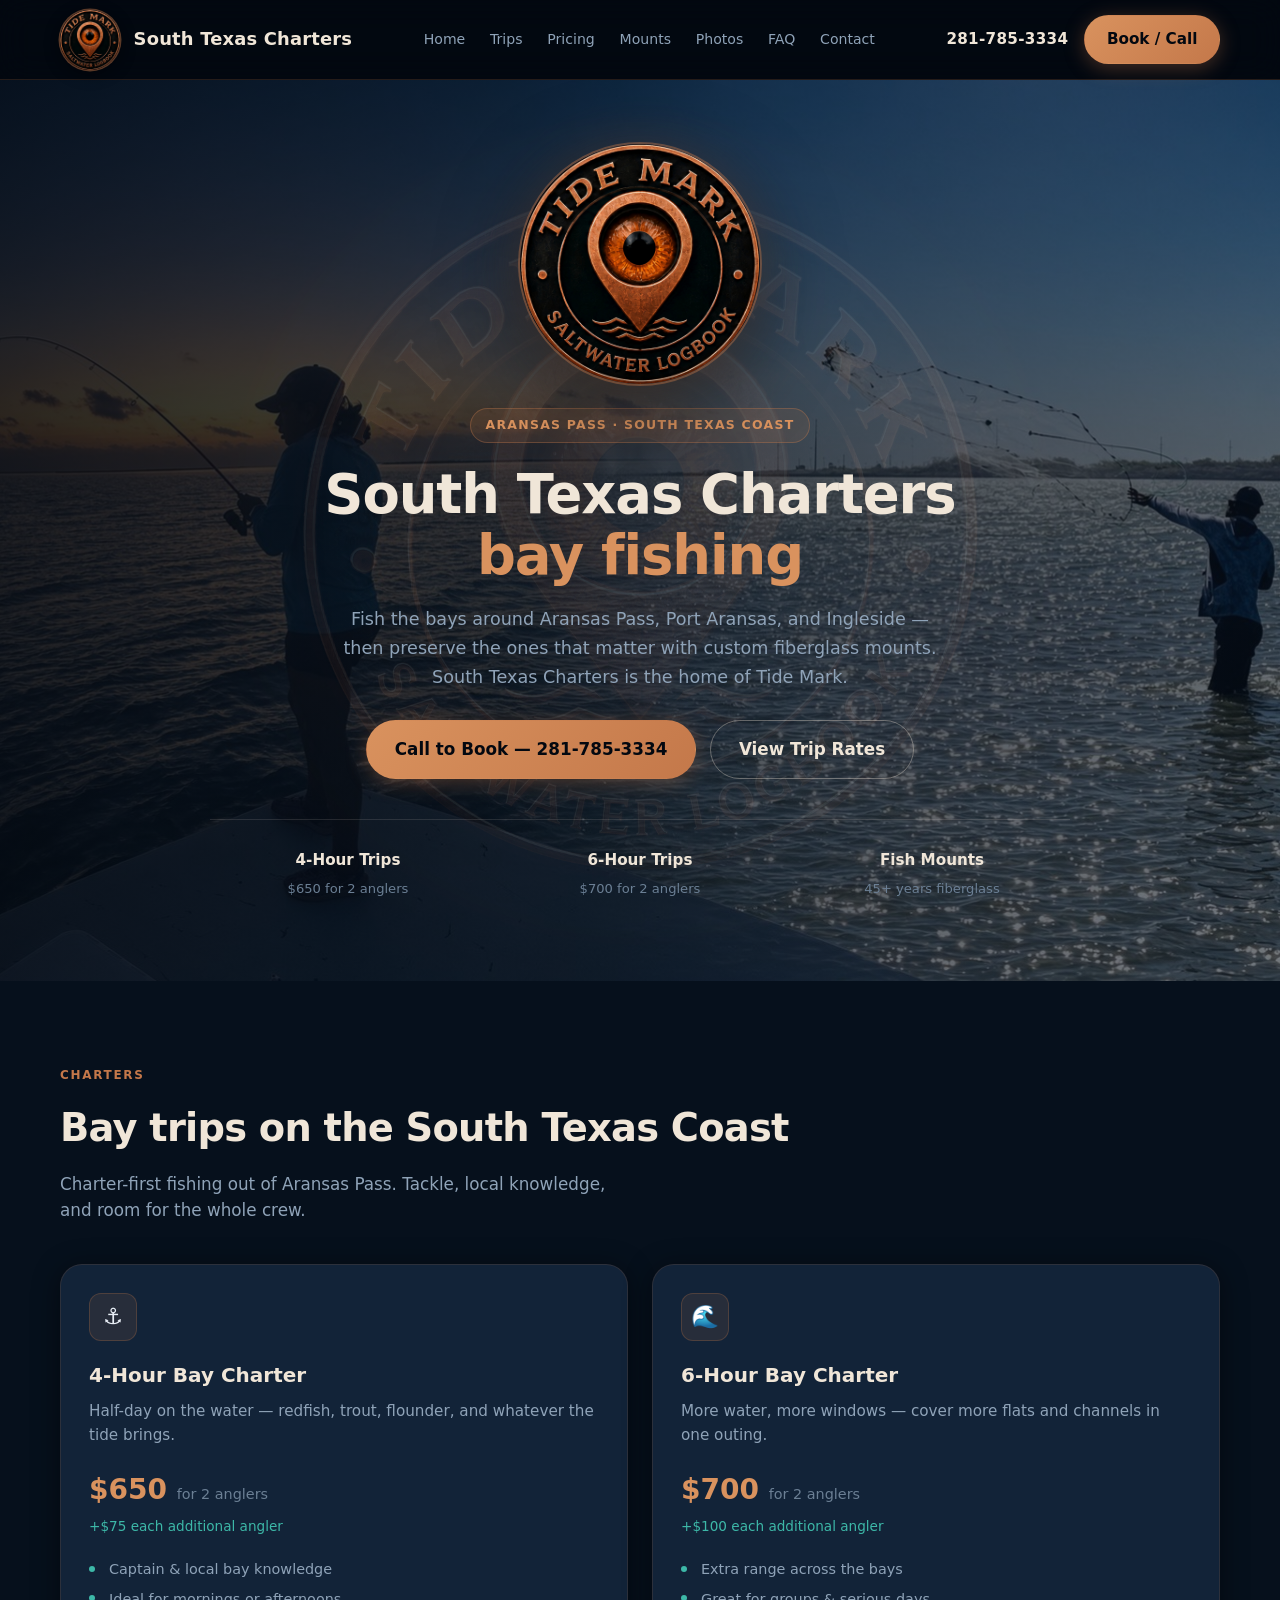
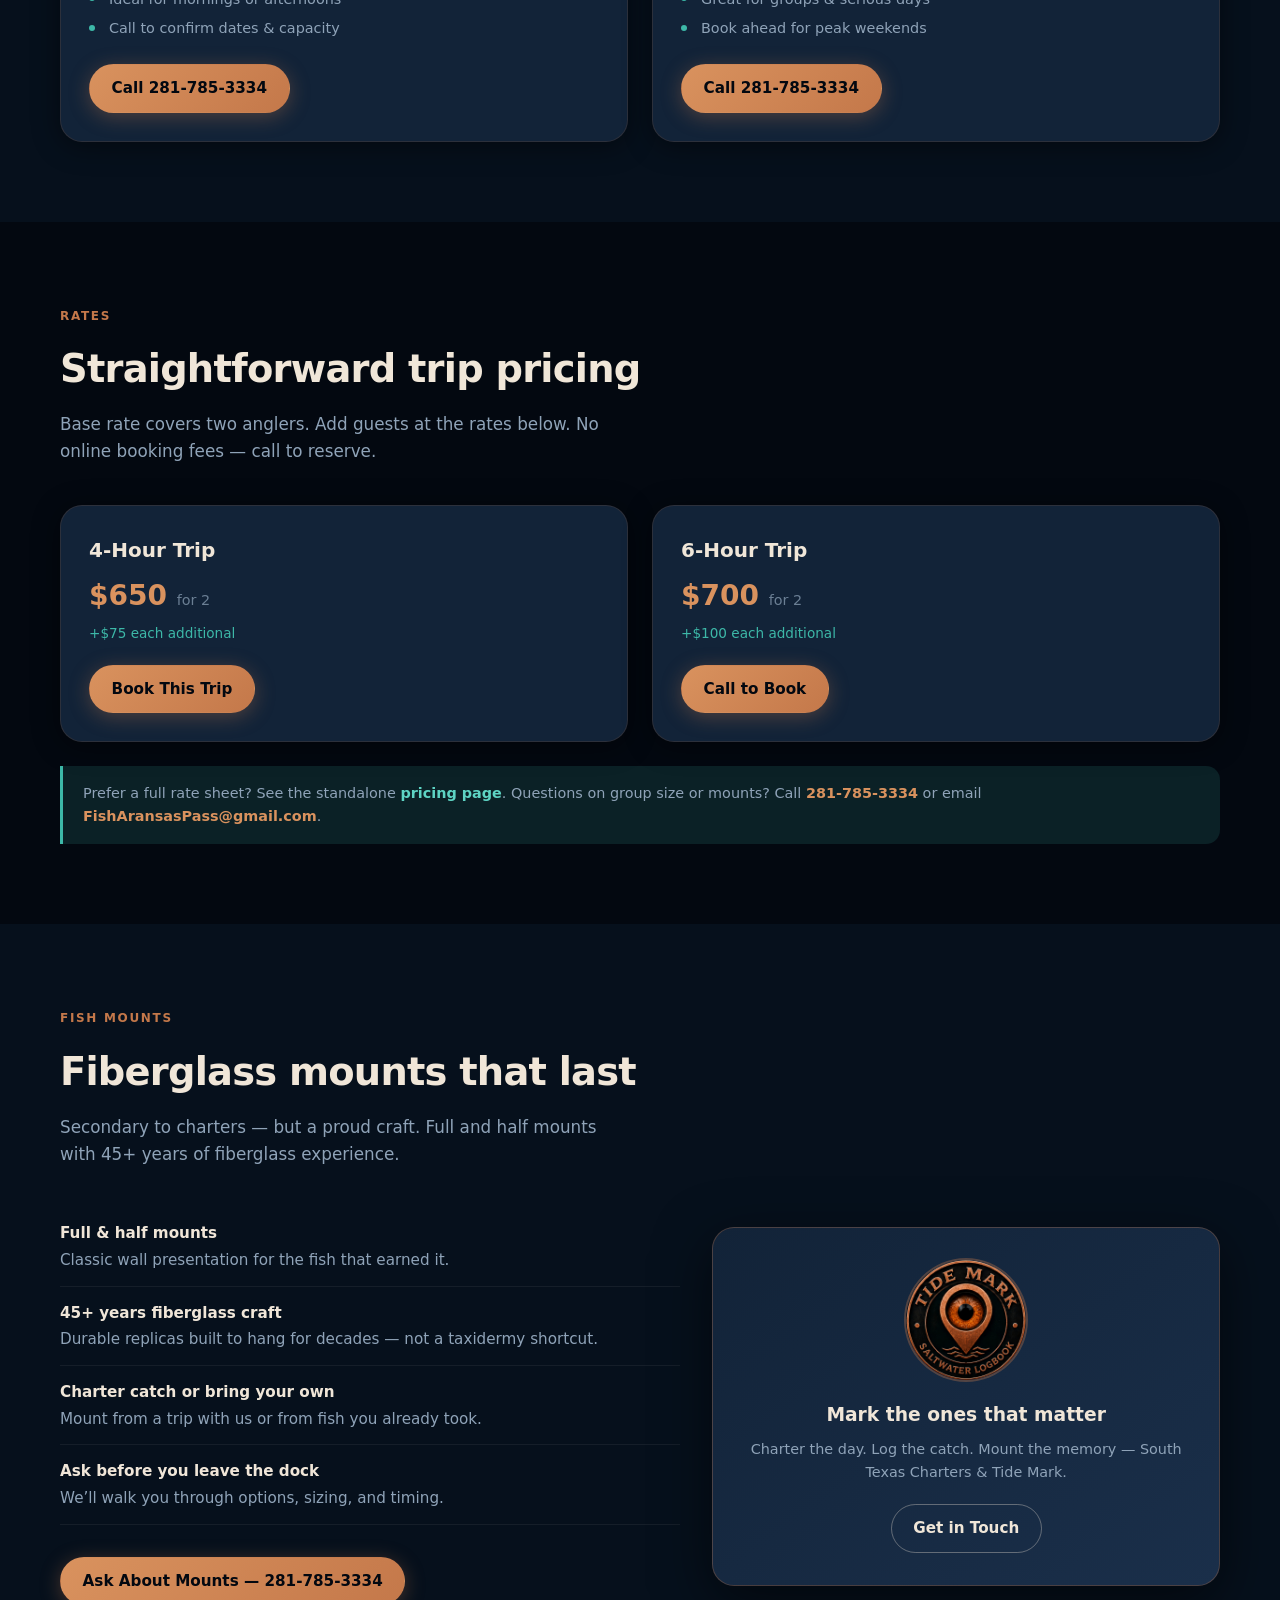
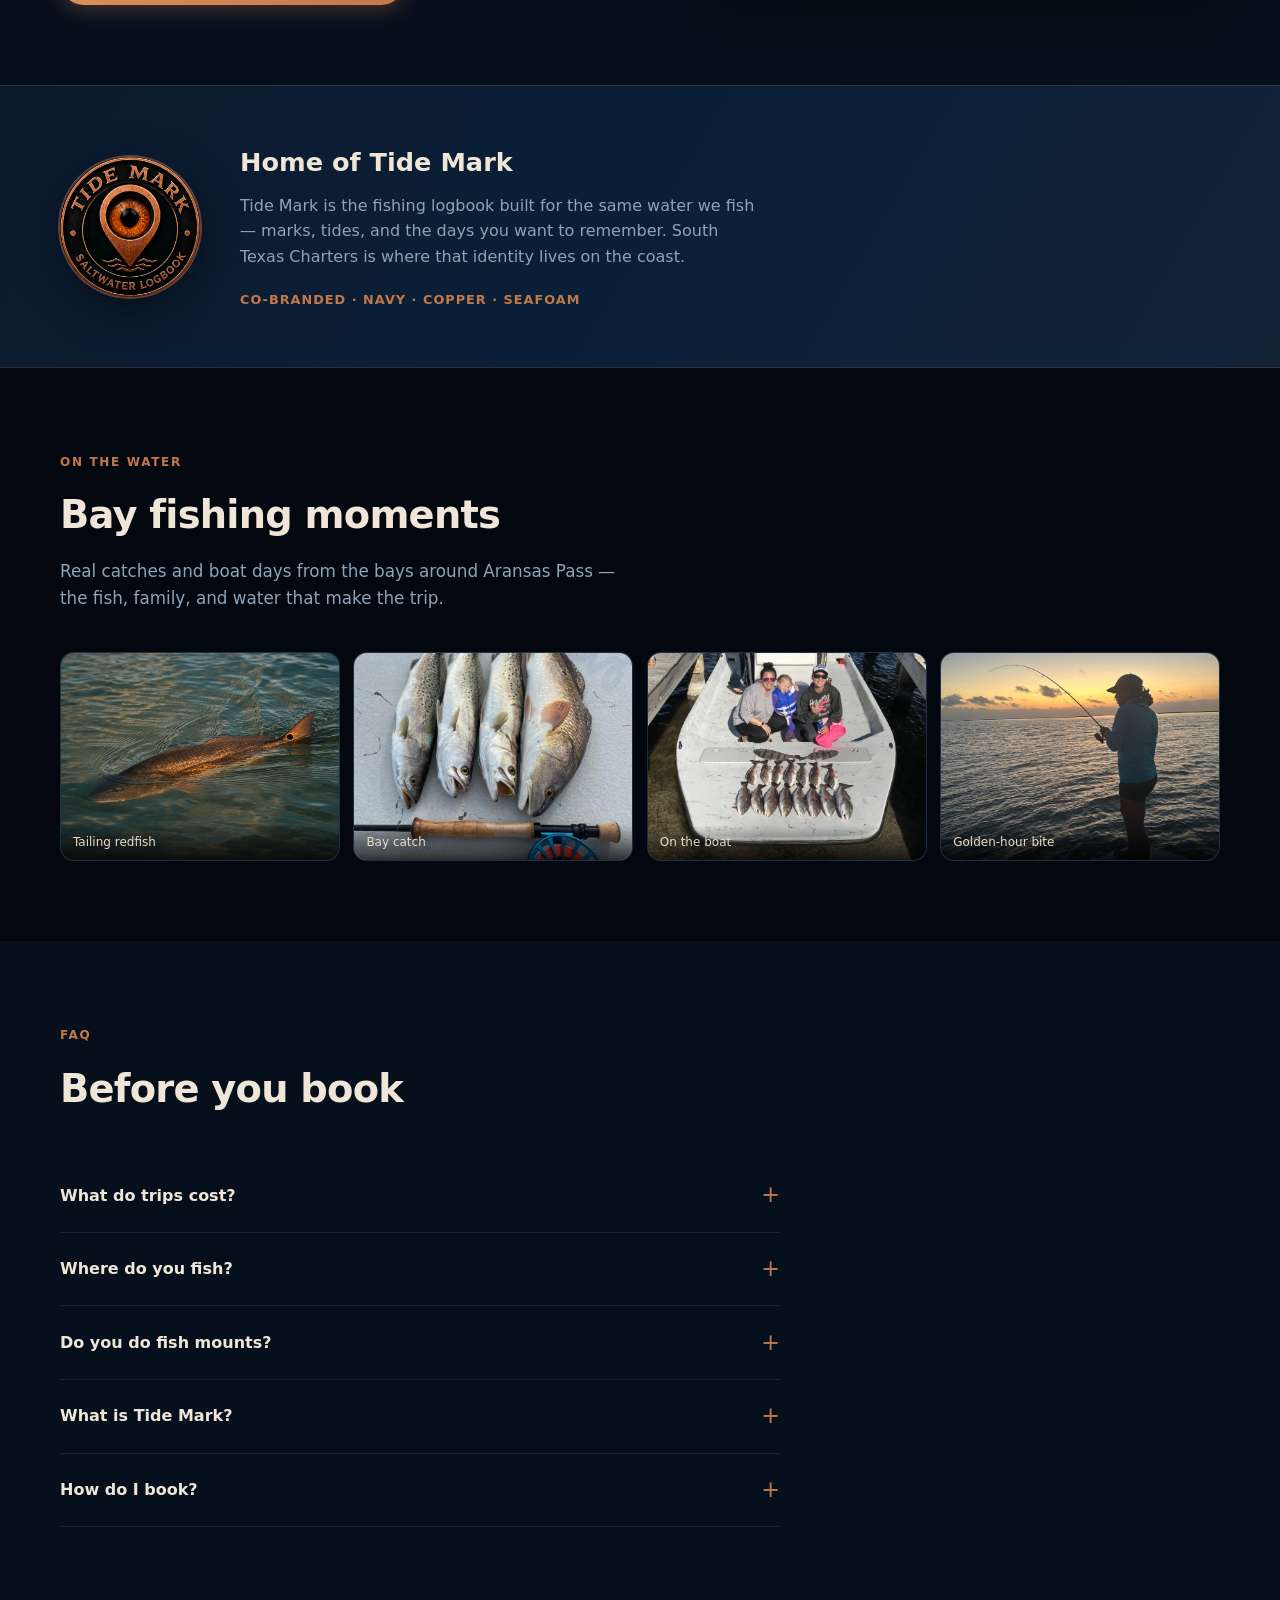
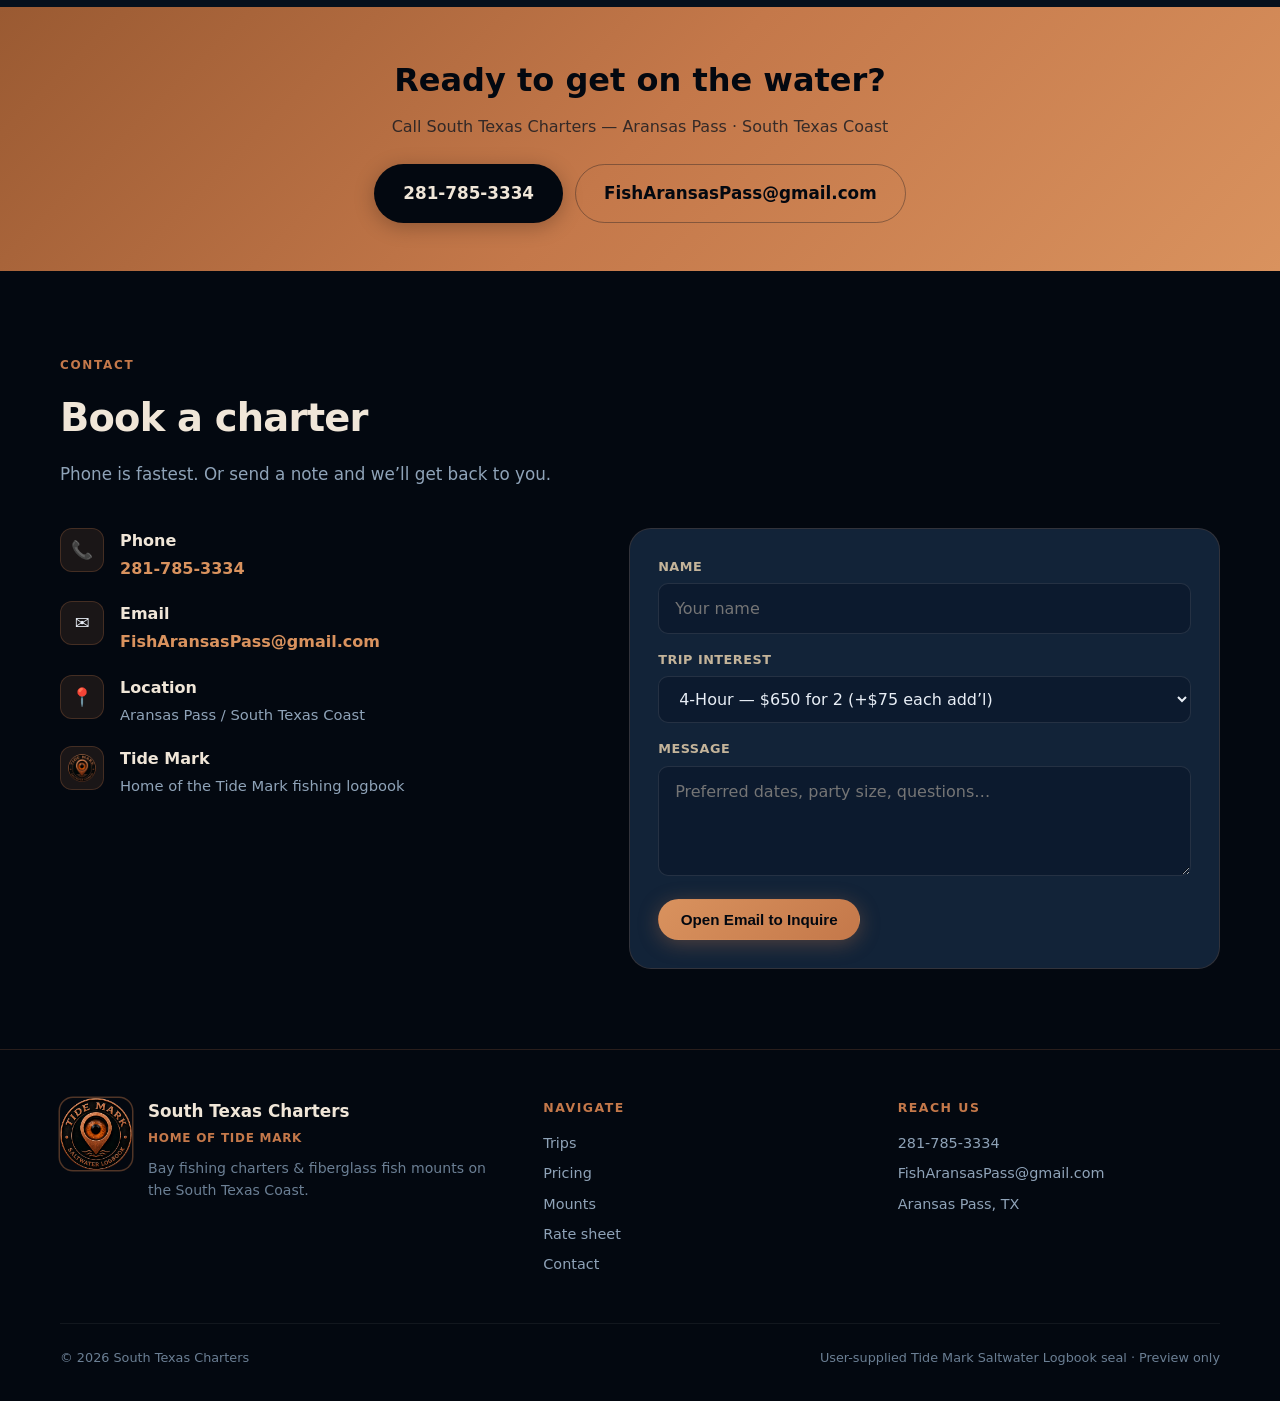
==== index.html @ 9e49a530 "Publish South Texas Charters redesign to GitHub Pages Static site: index, pricing, css, js, assets (" ====
<!DOCTYPE html>
<html lang="en">
<head>
  <meta charset="UTF-8" />
  <meta name="viewport" content="width=device-width, initial-scale=1" />
  <title>South Texas Charters | Bay Fishing &amp; Fish Mounts | Aransas Pass, TX</title>
  <meta name="description" content="Premium bay fishing charters and custom fiberglass fish mounts in Aransas Pass, Texas. Home of Tide Mark. Call 281-785-3334." />
  <link rel="icon" type="image/png" sizes="32x32" href="assets/favicon-32.png" />
  <link rel="apple-touch-icon" href="assets/favicon-180.png" />
  <link rel="stylesheet" href="css/styles.css" />
</head>
<body>

  <header class="site-header">
    <div class="container header-inner">
      <a href="#home" class="brand" aria-label="South Texas Charters home">
        <img class="brand-seal" src="assets/tide-mark-seal.png" width="60" height="60" alt="Tide Mark Saltwater Logbook seal — South Texas Charters" />
        <span class="brand-text">
          <span class="brand-name">South Texas Charters</span>
          </span>
      </a>

      <nav class="nav-desktop" aria-label="Primary">
        <a href="#home">Home</a>
        <a href="#trips">Trips</a>
        <a href="#pricing">Pricing</a>
        <a href="#mounts">Mounts</a>
        <a href="#photos">Photos</a>
        <a href="#faq">FAQ</a>
        <a href="#contact">Contact</a>
      </nav>

      <div class="header-cta">
        <a class="header-phone" href="tel:2817853334">281-785-3334</a>
        <a class="btn btn-primary" href="tel:2817853334">Book / Call</a>
      </div>

      <button class="nav-toggle" type="button" aria-label="Open menu" aria-expanded="false">
        <span></span><span></span><span></span>
      </button>
    </div>
  </header>

  <nav class="nav-mobile" aria-label="Mobile">
    <a href="#home">Home</a>
    <a href="#trips">Trips</a>
    <a href="#pricing">Pricing</a>
    <a href="#mounts">Mounts</a>
    <a href="#photos">Photos</a>
    <a href="#faq">FAQ</a>
    <a href="#contact">Contact</a>
    <a class="btn btn-primary" href="tel:2817853334">Call 281-785-3334</a>
  </nav>

  <main>
    <!-- HERO -->
    <section class="hero" id="home">
      <div class="hero-bg" role="img" aria-label="Sunset angler and cast net on a South Texas bay"></div>
      <img class="hero-watermark" src="assets/tide-mark-seal.png" alt="" aria-hidden="true" />
      <div class="container hero-content">
        <div class="hero-seal-center">
          <img src="assets/tide-mark-seal.png" alt="Tide Mark Saltwater Logbook seal" width="240" height="240" />
        </div>
        <div class="hero-badge">Aransas Pass · South Texas Coast</div>
        <h1>South Texas Charters<br /><span class="accent">bay fishing</span></h1>
        <p class="hero-sub">
          Fish the bays around Aransas Pass, Port Aransas, and Ingleside — then preserve the ones that matter with custom fiberglass mounts. South Texas Charters is the home of Tide Mark.
        </p>
        <div class="hero-ctas">
          <a class="btn btn-primary btn-lg" href="tel:2817853334">Call to Book — 281-785-3334</a>
          <a class="btn btn-secondary btn-lg" href="#pricing">View Trip Rates</a>
        </div>
        <div class="hero-meta">
          <div class="hero-meta-item">
            <strong>4-Hour Trips</strong>
            <span>$650 for 2 anglers</span>
          </div>
          <div class="hero-meta-item">
            <strong>6-Hour Trips</strong>
            <span>$700 for 2 anglers</span>
          </div>
          <div class="hero-meta-item">
            <strong>Fish Mounts</strong>
            <span>45+ years fiberglass</span>
          </div>
        </div>
      </div>
    </section>

    <!-- TRIPS -->
    <section class="section section-alt" id="trips">
      <div class="container">
        <div class="section-header">
          <span class="section-label">Charters</span>
          <h2 class="section-title">Bay trips on the South Texas Coast</h2>
          <p class="section-lead">Charter-first fishing out of Aransas Pass. Tackle, local knowledge, and room for the whole crew.</p>
        </div>
        <div class="cards-grid two">
          <article class="card">
            <div class="card-icon" aria-hidden="true">⚓</div>
            <h3>4-Hour Bay Charter</h3>
            <p>Half-day on the water — redfish, trout, flounder, and whatever the tide brings.</p>
            <div class="card-price">$650 <span>for 2 anglers</span></div>
            <div class="card-extra">+$75 each additional angler</div>
            <ul>
              <li>Captain &amp; local bay knowledge</li>
              <li>Ideal for mornings or afternoons</li>
              <li>Call to confirm dates &amp; capacity</li>
            </ul>
            <a class="btn btn-primary" href="tel:2817853334">Call 281-785-3334</a>
          </article>
          <article class="card">
            <div class="card-icon" aria-hidden="true">🌊</div>
            <h3>6-Hour Bay Charter</h3>
            <p>More water, more windows — cover more flats and channels in one outing.</p>
            <div class="card-price">$700 <span>for 2 anglers</span></div>
            <div class="card-extra">+$100 each additional angler</div>
            <ul>
              <li>Extra range across the bays</li>
              <li>Great for groups &amp; serious days</li>
              <li>Book ahead for peak weekends</li>
            </ul>
            <a class="btn btn-primary" href="tel:2817853334">Call 281-785-3334</a>
          </article>
        </div>
      </div>
    </section>

    <!-- PRICING -->
    <section class="section" id="pricing">
      <div class="container">
        <div class="section-header">
          <span class="section-label">Rates</span>
          <h2 class="section-title">Straightforward trip pricing</h2>
          <p class="section-lead">Base rate covers two anglers. Add guests at the rates below. No online booking fees — call to reserve.</p>
        </div>
        <div class="cards-grid two">
          <article class="card">
            <h3>4-Hour Trip</h3>
            <div class="card-price">$650 <span>for 2</span></div>
            <div class="card-extra">+$75 each additional</div>
            <a class="btn btn-primary" href="tel:2817853334">Book This Trip</a>
          </article>
          <article class="card">
            <h3>6-Hour Trip</h3>
            <div class="card-price">$700 <span>for 2</span></div>
            <div class="card-extra">+$100 each additional</div>
            <a class="btn btn-primary" href="tel:2817853334">Call to Book</a>
          </article>
        </div>
        <p class="pricing-note">
          Prefer a full rate sheet? See the standalone <a href="pricing.html" style="color:var(--seafoam-bright);font-weight:600">pricing page</a>.
          Questions on group size or mounts? Call <a href="tel:2817853334" style="color:var(--copper-bright);font-weight:600">281-785-3334</a>
          or email <a href="mailto:FishAransasPass@gmail.com" style="color:var(--copper-bright);font-weight:600">FishAransasPass@gmail.com</a>.
        </p>
      </div>
    </section>

    <!-- MOUNTS -->
    <section class="section section-alt" id="mounts">
      <div class="container">
        <div class="section-header">
          <span class="section-label">Fish Mounts</span>
          <h2 class="section-title">Fiberglass mounts that last</h2>
          <p class="section-lead">Secondary to charters — but a proud craft. Full and half mounts with 45+ years of fiberglass experience.</p>
        </div>
        <div class="mounts-grid">
          <div>
            <ul class="mounts-features">
              <li>
                <div>
                  <strong>Full &amp; half mounts</strong>
                  Classic wall presentation for the fish that earned it.
                </div>
              </li>
              <li>
                <div>
                  <strong>45+ years fiberglass craft</strong>
                  Durable replicas built to hang for decades — not a taxidermy shortcut.
                </div>
              </li>
              <li>
                <div>
                  <strong>Charter catch or bring your own</strong>
                  Mount from a trip with us or from fish you already took.
                </div>
              </li>
              <li>
                <div>
                  <strong>Ask before you leave the dock</strong>
                  We’ll walk you through options, sizing, and timing.
                </div>
              </li>
            </ul>
            <div class="mt-2">
              <a class="btn btn-primary" href="tel:2817853334">Ask About Mounts — 281-785-3334</a>
            </div>
          </div>
          <aside class="mounts-badge">
            <img src="assets/tide-mark-seal.png" alt="Tide Mark Saltwater Logbook seal" width="120" height="120" />
            <h3>Mark the ones that matter</h3>
            <p>Charter the day. Log the catch. Mount the memory — South Texas Charters &amp; Tide Mark.</p>
            <a class="btn btn-secondary" href="#contact">Get in Touch</a>
          </aside>
        </div>
      </div>
    </section>

    <!-- TIDEMARK BAND -->
    <section class="tidemark-band" aria-label="Tide Mark">
      <div class="container tidemark-inner">
        <img class="tidemark-seal-lg" src="assets/tide-mark-seal.png" alt="Tide Mark Saltwater Logbook seal" width="140" height="140" />
        <div class="tidemark-copy">
          <h2>Home of Tide Mark</h2>
          <p>
            Tide Mark is the fishing logbook built for the same water we fish — marks, tides, and the days you want to remember.
            South Texas Charters is where that identity lives on the coast.
          </p>
          <span class="tidemark-tag">Co-branded · Navy · Copper · Seafoam</span>
        </div>
      </div>
    </section>

    <!-- PHOTOS -->
    <section class="section" id="photos">
      <div class="container">
        <div class="section-header">
          <span class="section-label">On the water</span>
          <h2 class="section-title">Bay fishing moments</h2>
          <p class="section-lead">Real catches and boat days from the bays around Aransas Pass — the fish, family, and water that make the trip.</p>
        </div>
        <div class="photo-grid">
          <figure class="photo-card">
            <img src="assets/photos/tailing-redfish.png" alt="Tailing redfish moving through shallow bay water" loading="lazy" />
            <figcaption class="ph-label">Tailing redfish</figcaption>
          </figure>
          <figure class="photo-card">
            <img src="assets/photos/bay-catch-fourfish.jpeg" alt="Four bay fish laid out with a fly rod" loading="lazy" />
            <figcaption class="ph-label">Bay catch</figcaption>
          </figure>
          <figure class="photo-card">
            <img src="assets/photos/on-the-boat.jpeg" alt="Family and a day’s catch on the boat" loading="lazy" />
            <figcaption class="ph-label">On the boat</figcaption>
          </figure>
          <figure class="photo-card">
            <img src="assets/photos/sunset-angler-boat.jpg" alt="Angler working a bent rod at golden hour on the boat" loading="lazy" />
            <figcaption class="ph-label">Golden-hour bite</figcaption>
          </figure>
        </div>
      </div>
    </section>

    <!-- FAQ -->
    <section class="section section-alt" id="faq">
      <div class="container">
        <div class="section-header">
          <span class="section-label">FAQ</span>
          <h2 class="section-title">Before you book</h2>
        </div>
        <div class="faq-list">
          <details class="faq-item">
            <summary>What do trips cost?</summary>
            <div class="faq-a">
              4-hour trips are $650 for 2 anglers (+$75 each additional). 6-hour trips are $700 for 2 anglers (+$100 each additional). Call 281-785-3334 to reserve.
            </div>
          </details>
          <details class="faq-item">
            <summary>Where do you fish?</summary>
            <div class="faq-a">
              Bay fishing around Aransas Pass and the South Texas Coast — Port Aransas, Ingleside, and nearby flats and channels depending on tides and conditions.
            </div>
          </details>
          <details class="faq-item">
            <summary>Do you do fish mounts?</summary>
            <div class="faq-a">
              Yes — full and half fiberglass mounts with 45+ years of experience. Mounts are secondary to charters; ask when you call so we can plan sizing and timing.
            </div>
          </details>
          <details class="faq-item">
            <summary>What is Tide Mark?</summary>
            <div class="faq-a">
              Tide Mark is our fishing logbook app — the seal you see throughout this site. South Texas Charters is the home of Tide Mark on the coast.
            </div>
          </details>
          <details class="faq-item">
            <summary>How do I book?</summary>
            <div class="faq-a">
              Call <a href="tel:2817853334" style="color:var(--copper-bright)">281-785-3334</a> or email
              <a href="mailto:FishAransasPass@gmail.com" style="color:var(--copper-bright)">FishAransasPass@gmail.com</a>.
              We’ll confirm dates, party size, and trip length.
            </div>
          </details>
        </div>
      </div>
    </section>

    <!-- CTA -->
    <section class="cta-banner">
      <div class="container">
        <h2>Ready to get on the water?</h2>
        <p>Call South Texas Charters — Aransas Pass · South Texas Coast</p>
        <div class="cta-actions">
          <a class="btn btn-on-copper btn-lg" href="tel:2817853334">281-785-3334</a>
          <a class="btn btn-ghost btn-lg" href="mailto:FishAransasPass@gmail.com">FishAransasPass@gmail.com</a>
        </div>
      </div>
    </section>

    <!-- CONTACT -->
    <section class="section" id="contact">
      <div class="container">
        <div class="section-header">
          <span class="section-label">Contact</span>
          <h2 class="section-title">Book a charter</h2>
          <p class="section-lead">Phone is fastest. Or send a note and we’ll get back to you.</p>
        </div>
        <div class="contact-grid">
          <div class="contact-details">
            <div class="contact-row">
              <div class="contact-icon" aria-hidden="true">📞</div>
              <div>
                <strong>Phone</strong>
                <a href="tel:2817853334">281-785-3334</a>
              </div>
            </div>
            <div class="contact-row">
              <div class="contact-icon" aria-hidden="true">✉️</div>
              <div>
                <strong>Email</strong>
                <a href="mailto:FishAransasPass@gmail.com">FishAransasPass@gmail.com</a>
              </div>
            </div>
            <div class="contact-row">
              <div class="contact-icon" aria-hidden="true">📍</div>
              <div>
                <strong>Location</strong>
                <p>Aransas Pass / South Texas Coast</p>
              </div>
            </div>
            <div class="contact-row">
              <div class="contact-icon" aria-hidden="true">
                <img src="assets/tide-mark-seal-256.png" alt="" width="28" height="28" style="border-radius:50%" />
              </div>
              <div>
                <strong>Tide Mark</strong>
                <p>Home of the Tide Mark fishing logbook</p>
              </div>
            </div>
          </div>

          <form class="contact-form" action="mailto:FishAransasPass@gmail.com" method="get" enctype="text/plain">
            <input type="hidden" name="subject" value="South Texas Charters — Charter Inquiry" />
            <div class="form-row">
              <label for="name">Name</label>
              <input id="name" name="body" type="text" placeholder="Your name" required />
            </div>
            <div class="form-row">
              <label for="trip">Trip interest</label>
              <select id="trip" name="trip">
                <option>4-Hour — $650 for 2 (+$75 each add’l)</option>
                <option>6-Hour — $700 for 2 (+$100 each add’l)</option>
                <option>Fish mounts</option>
                <option>Not sure — call me</option>
              </select>
            </div>
            <div class="form-row">
              <label for="msg">Message</label>
              <textarea id="msg" name="message" placeholder="Preferred dates, party size, questions…"></textarea>
            </div>
            <button class="btn btn-primary" type="submit">Open Email to Inquire</button>
          </form>
        </div>
      </div>
    </section>
  </main>

  <footer class="site-footer">
    <div class="container">
      <div class="footer-grid">
        <div class="footer-brand">
          <img src="assets/tide-mark-seal.png" alt="Tide Mark Saltwater Logbook seal" width="72" height="72" />
          <div>
            <h3>South Texas Charters</h3>
            <div class="powered">Home of Tide Mark</div>
            <p>Bay fishing charters &amp; fiberglass fish mounts on the South Texas Coast.</p>
          </div>
        </div>
        <div class="footer-col">
          <h4>Navigate</h4>
          <a href="#trips">Trips</a>
          <a href="#pricing">Pricing</a>
          <a href="#mounts">Mounts</a>
          <a href="pricing.html">Rate sheet</a>
          <a href="#contact">Contact</a>
        </div>
        <div class="footer-col">
          <h4>Reach us</h4>
          <a href="tel:2817853334">281-785-3334</a>
          <a href="mailto:FishAransasPass@gmail.com">FishAransasPass@gmail.com</a>
          <p>Aransas Pass, TX</p>
        </div>
      </div>
      <div class="footer-bottom">
        <span>© 2026 South Texas Charters</span>
        <span>User-supplied Tide Mark Saltwater Logbook seal · Preview only</span>
      </div>
    </div>
  </footer>

  <div class="mobile-bar" role="navigation" aria-label="Quick actions">
    <a class="btn btn-primary" href="tel:2817853334">Call 281-785-3334</a>
    <a class="btn btn-secondary" href="#pricing">Rates</a>
  </div>

  <script src="js/main.js"></script>
</body>
</html>
---- css/styles.css ----
/* South Texas Charters × Tide Mark — Preview v2
   Palette: deep navy · copper/bronze · seafoam/teal
   © 2026 South Texas Charters
*/

:root {
  --navy: #06101c;
  --navy-deep: #030810;
  --navy-mid: #0c1a2e;
  --navy-card: #122338;
  --navy-elevated: #1a2f4a;
  --copper: #c4784a;
  --copper-bright: #d9925e;
  --copper-dark: #9a5a32;
  --copper-glow: rgba(196, 120, 74, 0.35);
  --bronze: #a67c52;
  --seafoam: #3db8a8;
  --seafoam-bright: #5ed4c4;
  --seafoam-muted: rgba(61, 184, 168, 0.14);
  --cream: #f0e6d8;
  --cream-soft: #e8dcc8;
  --sand: #c4b49a;
  --white: #ffffff;
  --text: #e8eef6;
  --text-muted: #8fa3b8;
  --text-dim: #6b7f94;
  --shadow: 0 4px 28px rgba(0, 0, 0, 0.45);
  --shadow-lg: 0 16px 56px rgba(0, 0, 0, 0.55);
  --radius: 14px;
  --radius-lg: 22px;
  --font-display: "Segoe UI", system-ui, -apple-system, sans-serif;
  --font-body: "Segoe UI", system-ui, -apple-system, sans-serif;
  --max-width: 1160px;
  --header-h: 80px;
}

*, *::before, *::after { box-sizing: border-box; margin: 0; padding: 0; }

html {
  scroll-behavior: smooth;
  scroll-padding-top: calc(var(--header-h) + 20px);
}

body {
  font-family: var(--font-body);
  background: var(--navy-deep);
  color: var(--text);
  line-height: 1.6;
  -webkit-font-smoothing: antialiased;
}

img { max-width: 100%; display: block; }
a { color: inherit; text-decoration: none; }
ul { list-style: none; }

.container {
  width: min(100% - 2.5rem, var(--max-width));
  margin-inline: auto;
}

/* ========== BUTTONS ========== */
.btn {
  display: inline-flex;
  align-items: center;
  justify-content: center;
  gap: 0.5rem;
  padding: 0.7rem 1.35rem;
  border-radius: 999px;
  font-weight: 600;
  font-size: 0.95rem;
  border: 1.5px solid transparent;
  cursor: pointer;
  transition: background 0.2s, border-color 0.2s, transform 0.15s, box-shadow 0.2s;
  white-space: nowrap;
}

.btn:hover { transform: translateY(-1px); }
.btn:active { transform: translateY(0); }

.btn-primary {
  background: linear-gradient(135deg, var(--copper-bright), var(--copper));
  color: var(--navy-deep);
  box-shadow: 0 4px 20px var(--copper-glow);
}
.btn-primary:hover {
  background: linear-gradient(135deg, #e0a06e, var(--copper-bright));
  box-shadow: 0 6px 28px var(--copper-glow);
}

.btn-secondary {
  background: transparent;
  border-color: rgba(240, 230, 216, 0.35);
  color: var(--cream);
}
.btn-secondary:hover {
  border-color: var(--seafoam);
  color: var(--seafoam-bright);
  background: var(--seafoam-muted);
}

.btn-lg { padding: 0.95rem 1.75rem; font-size: 1.05rem; }

/* ========== HEADER ========== */
.site-header {
  position: sticky;
  top: 0;
  z-index: 100;
  height: var(--header-h);
  background: rgba(3, 8, 16, 0.88);
  backdrop-filter: blur(16px);
  -webkit-backdrop-filter: blur(16px);
  border-bottom: 1px solid rgba(196, 120, 74, 0.18);
}

.header-inner {
  display: flex;
  align-items: center;
  justify-content: space-between;
  height: 100%;
  gap: 1.5rem;
  position: relative;
}

.brand {
  display: flex;
  align-items: center;
  gap: 0.85rem;
  flex-shrink: 0;
}

.brand-seal {
  width: 56px;
  height: 56px;
  border-radius: 50%;
  object-fit: cover;
  box-shadow: 0 0 0 1.5px rgba(196, 120, 74, 0.45), 0 4px 16px rgba(0,0,0,0.4);
}

.brand-text {
  display: flex;
  flex-direction: column;
  line-height: 1.15;
}

.brand-name {
  font-size: 1.05rem;
  font-weight: 700;
  letter-spacing: 0.01em;
  color: var(--cream);
}

.brand-sub {
  font-size: 0.7rem;
  font-weight: 500;
  letter-spacing: 0.08em;
  text-transform: uppercase;
  color: var(--copper);
  margin-top: 0.15rem;
}

.nav-desktop {
  display: none;
  align-items: center;
  gap: 0.15rem;
}

.nav-desktop a {
  padding: 0.45rem 0.7rem;
  font-size: 0.88rem;
  font-weight: 500;
  color: var(--text-muted);
  border-radius: 8px;
  transition: color 0.15s, background 0.15s;
}
.nav-desktop a:hover {
  color: var(--cream);
  background: rgba(255,255,255,0.05);
}

.header-cta {
  display: none;
  align-items: center;
  gap: 1rem;
}

.header-phone {
  font-weight: 600;
  font-size: 0.95rem;
  color: var(--cream);
  letter-spacing: 0.02em;
}
.header-phone:hover { color: var(--copper-bright); }

.nav-toggle {
  display: flex;
  flex-direction: column;
  gap: 5px;
  background: none;
  border: none;
  padding: 8px;
  cursor: pointer;
}
.nav-toggle span {
  display: block;
  width: 22px;
  height: 2px;
  background: var(--cream);
  border-radius: 2px;
  transition: 0.2s;
}
.nav-toggle[aria-expanded="true"] span:nth-child(1) {
  transform: translateY(7px) rotate(45deg);
}
.nav-toggle[aria-expanded="true"] span:nth-child(2) { opacity: 0; }
.nav-toggle[aria-expanded="true"] span:nth-child(3) {
  transform: translateY(-7px) rotate(-45deg);
}

.nav-mobile {
  display: none;
  flex-direction: column;
  gap: 0.25rem;
  padding: 1rem 1.25rem 1.5rem;
  background: var(--navy);
  border-bottom: 1px solid rgba(196, 120, 74, 0.2);
}
.nav-mobile.open { display: flex; }
.nav-mobile a {
  padding: 0.75rem 1rem;
  border-radius: 10px;
  color: var(--text);
  font-weight: 500;
}
.nav-mobile a:hover { background: var(--navy-card); }
.nav-mobile .btn { margin-top: 0.5rem; }


@media (max-width: 959px) {
  .brand {
    position: absolute;
    left: 50%;
    transform: translateX(-50%);
  }
  .brand-text { display: none; }
}

@media (min-width: 960px) {
  .brand { position: static; transform: none; }
  .brand-text { display: flex; }
  .nav-desktop { display: flex; }
  .header-cta { display: flex; }
  .nav-toggle { display: none; }
  .nav-mobile { display: none !important; }
  .brand-seal { width: 60px; height: 60px; }
  .brand-name { font-size: 1.12rem; }
}

/* ========== HERO ========== */
.hero {
  position: relative;
  min-height: min(92vh, 820px);
  display: flex;
  align-items: center;
  overflow: hidden;
  padding: 4rem 0 5rem;
}

.hero-bg {
  position: absolute;
  inset: 0;
  background:
    linear-gradient(105deg, rgba(3,8,16,0.86) 0%, rgba(6,16,28,0.67) 48%, rgba(6,16,28,0.56) 100%),
    url('../assets/photos/hero-blend.jpeg') center/cover no-repeat;
  z-index: 0;
}

.hero-watermark {
  position: absolute;
  left: 50%;
  right: auto;
  top: 50%;
  transform: translate(-50%, -50%);
  width: min(78vw, 680px);
  height: auto;
  opacity: 0.12;
  mix-blend-mode: screen;
  border-radius: 50%;
  pointer-events: none;
  z-index: 1;
  filter: drop-shadow(0 0 40px rgba(196, 120, 74, 0.15));
}

.hero-content {
  position: relative;
  z-index: 2;
  max-width: 860px;
  margin-inline: auto;
  text-align: center;
}

.hero-seal-center {
  position: relative;
  z-index: 2;
  width: clamp(170px, 28vw, 240px);
  margin: 0 auto 1.5rem;
  filter: drop-shadow(0 18px 36px rgba(0,0,0,0.55));
}
.hero-seal-center img {
  width: 100%;
  height: auto;
  border-radius: 50%;
  box-shadow:
    0 0 0 2px rgba(196, 120, 74, 0.42),
    0 0 48px rgba(196, 120, 74, 0.2);
}

.hero-badge {
  display: inline-flex;
  align-items: center;
  gap: 0.5rem;
  padding: 0.4rem 0.9rem;
  border-radius: 999px;
  background: rgba(196, 120, 74, 0.12);
  border: 1px solid rgba(196, 120, 74, 0.35);
  color: var(--copper-bright);
  font-size: 0.78rem;
  font-weight: 600;
  letter-spacing: 0.1em;
  text-transform: uppercase;
  margin-bottom: 1.4rem;
}

.hero h1 {
  font-size: clamp(2.2rem, 5vw, 3.4rem);
  font-weight: 750;
  line-height: 1.12;
  color: var(--cream);
  letter-spacing: -0.02em;
  margin-bottom: 1.1rem;
}

.hero h1 .accent {
  color: var(--copper-bright);
}

.hero-sub {
  font-size: 1.1rem;
  color: var(--text-muted);
  max-width: 620px;
  margin: 0 auto 1.75rem;
  line-height: 1.65;
}

.hero-ctas {
  display: flex;
  flex-wrap: wrap;
  gap: 0.85rem;
  justify-content: center;
  margin-bottom: 2.5rem;
}

.hero-meta {
  display: grid;
  grid-template-columns: repeat(auto-fit, minmax(140px, 1fr));
  gap: 1rem;
  padding-top: 1.75rem;
  border-top: 1px solid rgba(240, 230, 216, 0.12);
  text-align: center;
}

.hero-meta-item strong {
  display: block;
  font-size: 0.95rem;
  color: var(--cream);
  margin-bottom: 0.2rem;
}
.hero-meta-item span {
  font-size: 0.82rem;
  color: var(--text-dim);
}

@media (min-width: 900px) {
  .hero-seal-center { width: 240px; }
  .hero-watermark { opacity: 0.085; width: min(54vw, 680px); }
}

/* ========== SECTIONS ========== */
.section {
  padding: 5rem 0;
}

.section-alt {
  background: var(--navy);
}

.section-label {
  display: inline-block;
  font-size: 0.75rem;
  font-weight: 700;
  letter-spacing: 0.14em;
  text-transform: uppercase;
  color: var(--copper);
  margin-bottom: 0.75rem;
}

.section-title {
  font-size: clamp(1.75rem, 3.5vw, 2.4rem);
  font-weight: 700;
  color: var(--cream);
  letter-spacing: -0.02em;
  margin-bottom: 0.75rem;
}

.section-lead {
  font-size: 1.05rem;
  color: var(--text-muted);
  max-width: 560px;
  margin-bottom: 2.5rem;
}

.section-header {
  margin-bottom: 2.5rem;
}

/* ========== TRIPS ========== */
.cards-grid {
  display: grid;
  grid-template-columns: 1fr;
  gap: 1.5rem;
}

@media (min-width: 700px) {
  .cards-grid.two { grid-template-columns: 1fr 1fr; }
  .cards-grid.three { grid-template-columns: repeat(3, 1fr); }
}

.card {
  background: var(--navy-card);
  border: 1px solid rgba(196, 120, 74, 0.15);
  border-radius: var(--radius-lg);
  padding: 1.75rem;
  box-shadow: var(--shadow);
  transition: border-color 0.2s, transform 0.2s;
}
.card:hover {
  border-color: rgba(196, 120, 74, 0.4);
  transform: translateY(-2px);
}

.card-icon {
  width: 48px;
  height: 48px;
  border-radius: 12px;
  background: rgba(196, 120, 74, 0.12);
  border: 1px solid rgba(196, 120, 74, 0.25);
  display: flex;
  align-items: center;
  justify-content: center;
  margin-bottom: 1.1rem;
  font-size: 1.4rem;
}

.card h3 {
  font-size: 1.25rem;
  color: var(--cream);
  margin-bottom: 0.5rem;
}

.card p {
  color: var(--text-muted);
  font-size: 0.95rem;
  margin-bottom: 1.25rem;
}

.card-price {
  font-size: 1.75rem;
  font-weight: 750;
  color: var(--copper-bright);
  margin-bottom: 0.25rem;
}
.card-price span {
  font-size: 0.9rem;
  font-weight: 500;
  color: var(--text-dim);
}

.card-extra {
  font-size: 0.85rem;
  color: var(--seafoam);
  margin-bottom: 1.25rem;
}

.card ul {
  margin-bottom: 1.5rem;
}
.card ul li {
  position: relative;
  padding-left: 1.25rem;
  font-size: 0.9rem;
  color: var(--text-muted);
  margin-bottom: 0.4rem;
}
.card ul li::before {
  content: "";
  position: absolute;
  left: 0;
  top: 0.55em;
  width: 6px;
  height: 6px;
  border-radius: 50%;
  background: var(--seafoam);
}

/* ========== PRICING HIGHLIGHT ========== */
.pricing-note {
  margin-top: 1.5rem;
  padding: 1rem 1.25rem;
  background: var(--seafoam-muted);
  border-left: 3px solid var(--seafoam);
  border-radius: 0 var(--radius) var(--radius) 0;
  font-size: 0.9rem;
  color: var(--text-muted);
}

/* ========== MOUNTS ========== */
.mounts-grid {
  display: grid;
  gap: 2rem;
  align-items: center;
}

@media (min-width: 800px) {
  .mounts-grid { grid-template-columns: 1.1fr 0.9fr; }
}

.mounts-features li {
  display: flex;
  gap: 0.85rem;
  padding: 0.85rem 0;
  border-bottom: 1px solid rgba(255,255,255,0.06);
  color: var(--text-muted);
  font-size: 0.95rem;
}
.mounts-features li strong {
  color: var(--cream);
  display: block;
  margin-bottom: 0.15rem;
}

.mounts-badge {
  background: linear-gradient(145deg, var(--navy-card), var(--navy-elevated));
  border: 1px solid rgba(196, 120, 74, 0.3);
  border-radius: var(--radius-lg);
  padding: 2rem;
  text-align: center;
  box-shadow: var(--shadow-lg);
}
.mounts-badge img {
  width: 120px;
  margin: 0 auto 1.25rem;
  border-radius: 50%;
  box-shadow: 0 0 0 2px rgba(196, 120, 74, 0.35);
}
.mounts-badge h3 {
  color: var(--cream);
  margin-bottom: 0.5rem;
}
.mounts-badge p {
  color: var(--text-muted);
  font-size: 0.9rem;
  margin-bottom: 1.25rem;
}

/* ========== TIDEMARK BAND ========== */
.tidemark-band {
  background: linear-gradient(120deg, var(--navy-mid) 0%, #0a2038 50%, var(--navy-card) 100%);
  border-block: 1px solid rgba(196, 120, 74, 0.22);
  padding: 3.5rem 0;
}

.tidemark-inner {
  display: grid;
  gap: 2rem;
  align-items: center;
}

@media (min-width: 800px) {
  .tidemark-inner { grid-template-columns: auto 1fr; gap: 2.5rem; }
}

.tidemark-seal-lg {
  width: 140px;
  border-radius: 50%;
  box-shadow: 0 0 0 2px rgba(196, 120, 74, 0.45), 0 12px 40px rgba(0,0,0,0.5);
  margin-inline: auto;
}

.tidemark-copy h2 {
  font-size: 1.6rem;
  color: var(--cream);
  margin-bottom: 0.6rem;
}
.tidemark-copy p {
  color: var(--text-muted);
  max-width: 520px;
  margin-bottom: 0.5rem;
}
.tidemark-tag {
  display: inline-block;
  margin-top: 0.75rem;
  font-size: 0.8rem;
  font-weight: 600;
  letter-spacing: 0.08em;
  text-transform: uppercase;
  color: var(--copper);
}

/* ========== PHOTOS ========== */
.photo-grid {
  display: grid;
  grid-template-columns: 1fr 1fr;
  gap: 0.85rem;
}
@media (min-width: 700px) {
  .photo-grid { grid-template-columns: repeat(4, 1fr); }
}

.photo-card {
  aspect-ratio: 4/3;
  border-radius: var(--radius);
  overflow: hidden;
  background: var(--navy-card);
  border: 1px solid rgba(255,255,255,0.06);
  position: relative;
}
.photo-card img {
  width: 100%;
  height: 100%;
  object-fit: cover;
}
.photo-card .ph-label {
  position: absolute;
  bottom: 0;
  left: 0;
  right: 0;
  padding: 0.5rem 0.75rem;
  background: linear-gradient(transparent, rgba(0,0,0,0.75));
  font-size: 0.75rem;
  color: var(--cream-soft);
}

/* ========== FAQ ========== */
.faq-list { max-width: 720px; }

.faq-item {
  border-bottom: 1px solid rgba(255,255,255,0.08);
}
.faq-item summary {
  padding: 1.15rem 0;
  cursor: pointer;
  font-weight: 600;
  color: var(--cream);
  list-style: none;
  display: flex;
  justify-content: space-between;
  align-items: center;
  gap: 1rem;
}
.faq-item summary::-webkit-details-marker { display: none; }
.faq-item summary::after {
  content: "+";
  font-size: 1.4rem;
  color: var(--copper);
  font-weight: 400;
}
.faq-item[open] summary::after { content: "−"; }
.faq-item .faq-a {
  padding: 0 0 1.25rem;
  color: var(--text-muted);
  font-size: 0.95rem;
}

/* ========== CONTACT ========== */
.contact-grid {
  display: grid;
  gap: 2rem;
}
@media (min-width: 800px) {
  .contact-grid { grid-template-columns: 1fr 1.1fr; }
}

.contact-details {
  display: flex;
  flex-direction: column;
  gap: 1.25rem;
}

.contact-row {
  display: flex;
  gap: 1rem;
  align-items: flex-start;
}
.contact-icon {
  width: 44px;
  height: 44px;
  border-radius: 12px;
  background: rgba(196, 120, 74, 0.12);
  border: 1px solid rgba(196, 120, 74, 0.25);
  display: flex;
  align-items: center;
  justify-content: center;
  flex-shrink: 0;
  font-size: 1.1rem;
}
.contact-row strong {
  display: block;
  color: var(--cream);
  margin-bottom: 0.15rem;
}
.contact-row a {
  color: var(--copper-bright);
  font-weight: 600;
}
.contact-row a:hover { text-decoration: underline; }
.contact-row span, .contact-row p {
  color: var(--text-muted);
  font-size: 0.92rem;
}

.contact-form {
  background: var(--navy-card);
  border: 1px solid rgba(196, 120, 74, 0.18);
  border-radius: var(--radius-lg);
  padding: 1.75rem;
}

.form-row {
  margin-bottom: 1rem;
}
.form-row label {
  display: block;
  font-size: 0.8rem;
  font-weight: 600;
  color: var(--sand);
  margin-bottom: 0.35rem;
  letter-spacing: 0.04em;
  text-transform: uppercase;
}
.form-row input,
.form-row select,
.form-row textarea {
  width: 100%;
  padding: 0.75rem 1rem;
  border-radius: 10px;
  border: 1px solid rgba(255,255,255,0.1);
  background: var(--navy-mid);
  color: var(--text);
  font: inherit;
}
.form-row input:focus,
.form-row select:focus,
.form-row textarea:focus {
  outline: none;
  border-color: var(--copper);
  box-shadow: 0 0 0 3px var(--copper-glow);
}
.form-row textarea { min-height: 110px; resize: vertical; }

/* ========== CTA BANNER ========== */
.cta-banner {
  background: linear-gradient(135deg, var(--copper-dark), var(--copper) 50%, var(--copper-bright));
  padding: 3rem 0;
  text-align: center;
}
.cta-banner h2 {
  color: var(--navy-deep);
  font-size: clamp(1.5rem, 3vw, 2rem);
  margin-bottom: 0.5rem;
}
.cta-banner p {
  color: rgba(6, 16, 28, 0.75);
  margin-bottom: 1.5rem;
}
.cta-banner .btn-on-copper {
  background: var(--navy-deep);
  color: var(--cream);
  box-shadow: 0 4px 20px rgba(0,0,0,0.25);
}
.cta-banner .btn-on-copper:hover {
  background: var(--navy);
}
.cta-banner .btn-ghost {
  background: transparent;
  border-color: rgba(6, 16, 28, 0.35);
  color: var(--navy-deep);
}
.cta-banner .hero-ctas,
.cta-banner .cta-actions {
  display: flex;
  flex-wrap: wrap;
  gap: 0.75rem;
  justify-content: center;
}

/* ========== FOOTER ========== */
.site-footer {
  background: var(--navy-deep);
  border-top: 1px solid rgba(196, 120, 74, 0.2);
  padding: 3rem 0 2rem;
}

.footer-grid {
  display: grid;
  gap: 2rem;
  margin-bottom: 2.5rem;
}
@media (min-width: 700px) {
  .footer-grid { grid-template-columns: 1.4fr 1fr 1fr; }
}

.footer-brand {
  display: flex;
  gap: 1rem;
  align-items: flex-start;
}
.footer-brand img {
  width: 72px;
  border-radius: 18%;
  box-shadow: 0 0 0 1.5px rgba(196, 120, 74, 0.4);
}
.footer-brand h3 {
  color: var(--cream);
  font-size: 1.05rem;
  margin-bottom: 0.25rem;
}
.footer-brand .powered {
  font-size: 0.75rem;
  color: var(--copper);
  letter-spacing: 0.06em;
  text-transform: uppercase;
  font-weight: 600;
  margin-bottom: 0.5rem;
}
.footer-brand p {
  font-size: 0.88rem;
  color: var(--text-dim);
}

.footer-col h4 {
  font-size: 0.78rem;
  letter-spacing: 0.12em;
  text-transform: uppercase;
  color: var(--copper);
  margin-bottom: 0.85rem;
}
.footer-col a, .footer-col p {
  display: block;
  font-size: 0.9rem;
  color: var(--text-muted);
  margin-bottom: 0.45rem;
}
.footer-col a:hover { color: var(--cream); }

.footer-bottom {
  padding-top: 1.5rem;
  border-top: 1px solid rgba(255,255,255,0.06);
  display: flex;
  flex-wrap: wrap;
  gap: 0.75rem;
  justify-content: space-between;
  font-size: 0.8rem;
  color: var(--text-dim);
}

/* ========== STICKY MOBILE BAR ========== */
.mobile-bar {
  display: flex;
  position: fixed;
  bottom: 0;
  left: 0;
  right: 0;
  z-index: 90;
  background: rgba(3, 8, 16, 0.95);
  backdrop-filter: blur(12px);
  border-top: 1px solid rgba(196, 120, 74, 0.3);
  padding: 0.65rem 1rem;
  gap: 0.65rem;
  padding-bottom: max(0.65rem, env(safe-area-inset-bottom));
}
.mobile-bar .btn { flex: 1; }
@media (min-width: 960px) {
  .mobile-bar { display: none; }
}
body { padding-bottom: 72px; }
@media (min-width: 960px) {
  body { padding-bottom: 0; }
}

/* ========== PRICING PAGE ========== */
.page-hero {
  padding: 4rem 0 3rem;
  background:
    linear-gradient(180deg, var(--navy) 0%, var(--navy-deep) 100%);
  border-bottom: 1px solid rgba(196, 120, 74, 0.15);
  text-align: center;
}
.page-hero .brand-inline {
  display: inline-flex;
  align-items: center;
  gap: 0.75rem;
  margin-bottom: 1.25rem;
}
.page-hero .brand-inline img {
  width: 48px;
  border-radius: 12px;
}
.page-hero h1 {
  font-size: clamp(1.8rem, 4vw, 2.6rem);
  color: var(--cream);
  margin-bottom: 0.5rem;
}
.page-hero p {
  color: var(--text-muted);
  max-width: 480px;
  margin-inline: auto;
}

.rate-table-wrap {
  overflow-x: auto;
  margin: 2rem 0;
  border-radius: var(--radius);
  border: 1px solid rgba(196, 120, 74, 0.2);
}
.rate-table {
  width: 100%;
  border-collapse: collapse;
  background: var(--navy-card);
}
.rate-table th,
.rate-table td {
  padding: 1rem 1.25rem;
  text-align: left;
  border-bottom: 1px solid rgba(255,255,255,0.06);
}
.rate-table th {
  background: var(--navy-elevated);
  color: var(--copper-bright);
  font-size: 0.8rem;
  letter-spacing: 0.06em;
  text-transform: uppercase;
}
.rate-table td { color: var(--text-muted); }
.rate-table td:first-child { color: var(--cream); font-weight: 600; }
.rate-table tr:last-child td { border-bottom: none; }

/* ========== UTILS ========== */
.sr-only {
  position: absolute;
  width: 1px;
  height: 1px;
  padding: 0;
  margin: -1px;
  overflow: hidden;
  clip: rect(0,0,0,0);
  border: 0;
}

.text-center { text-align: center; }
.mt-2 { margin-top: 2rem; }
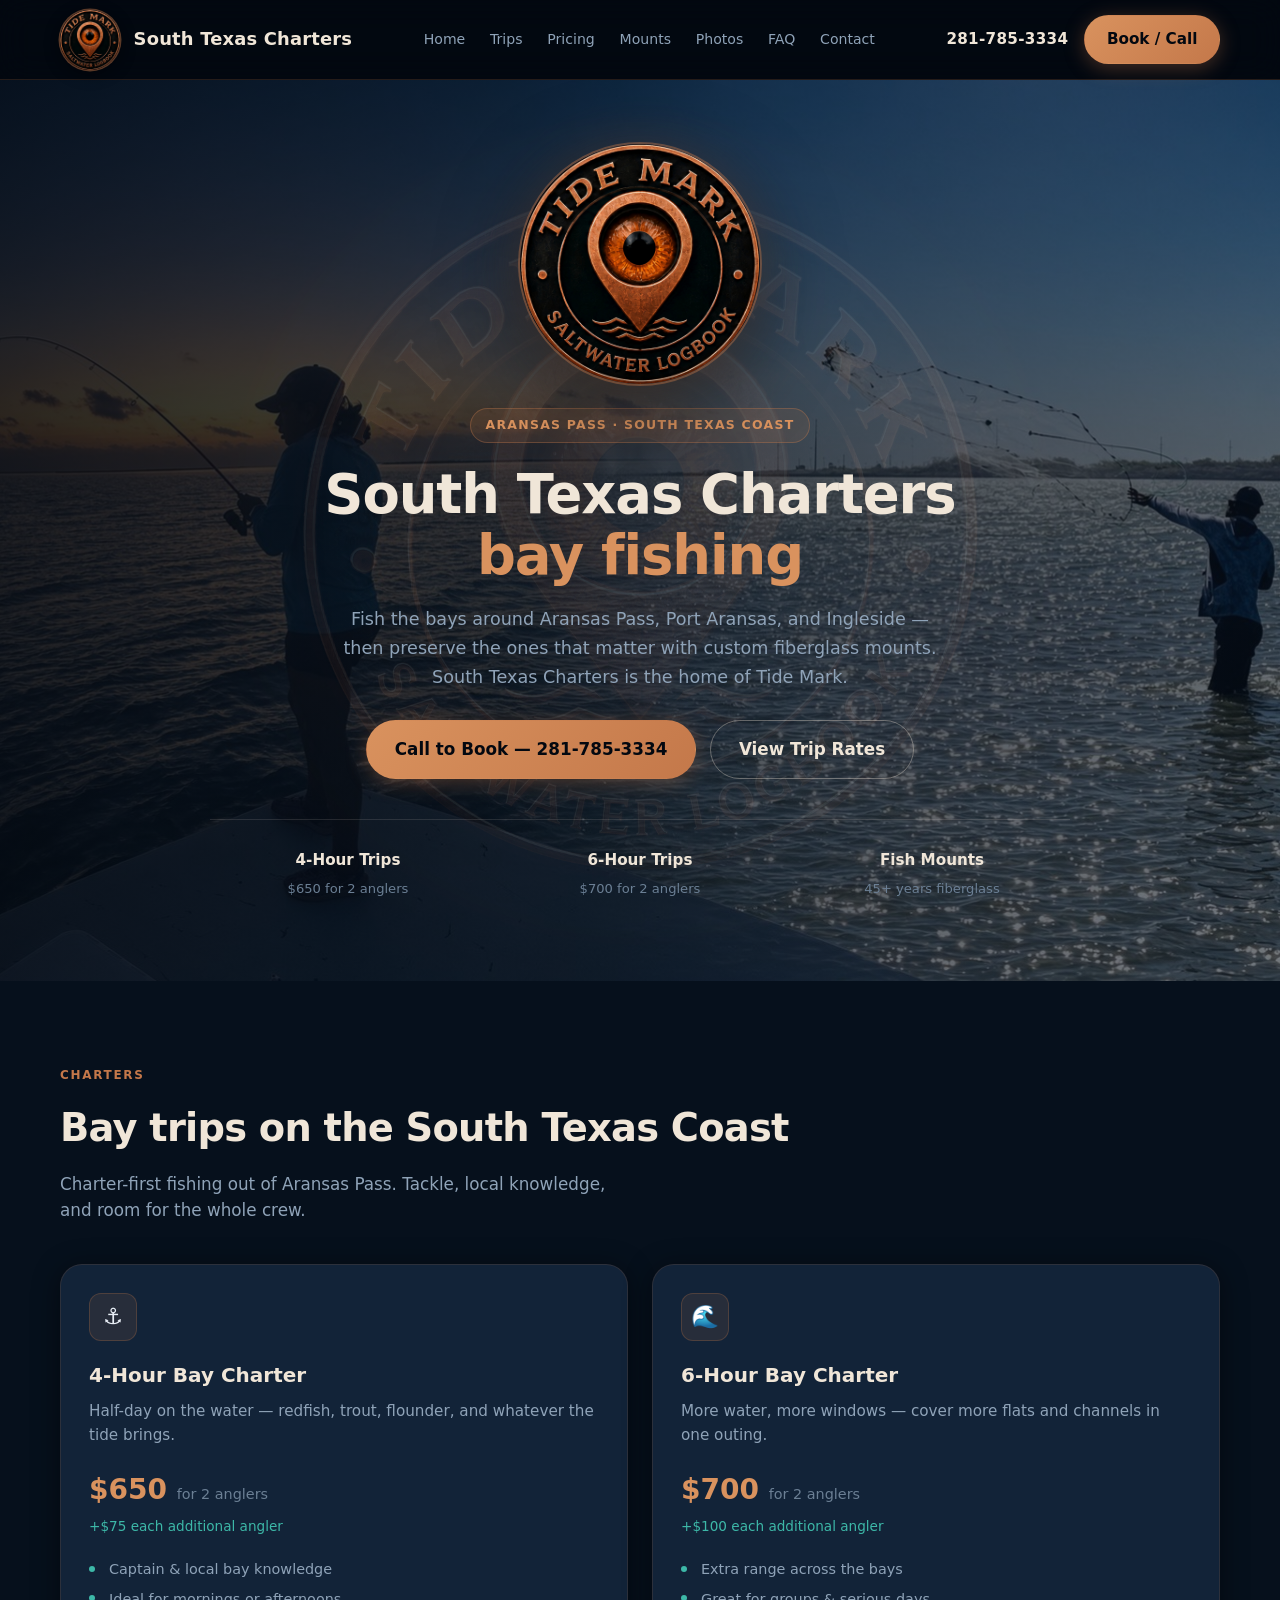
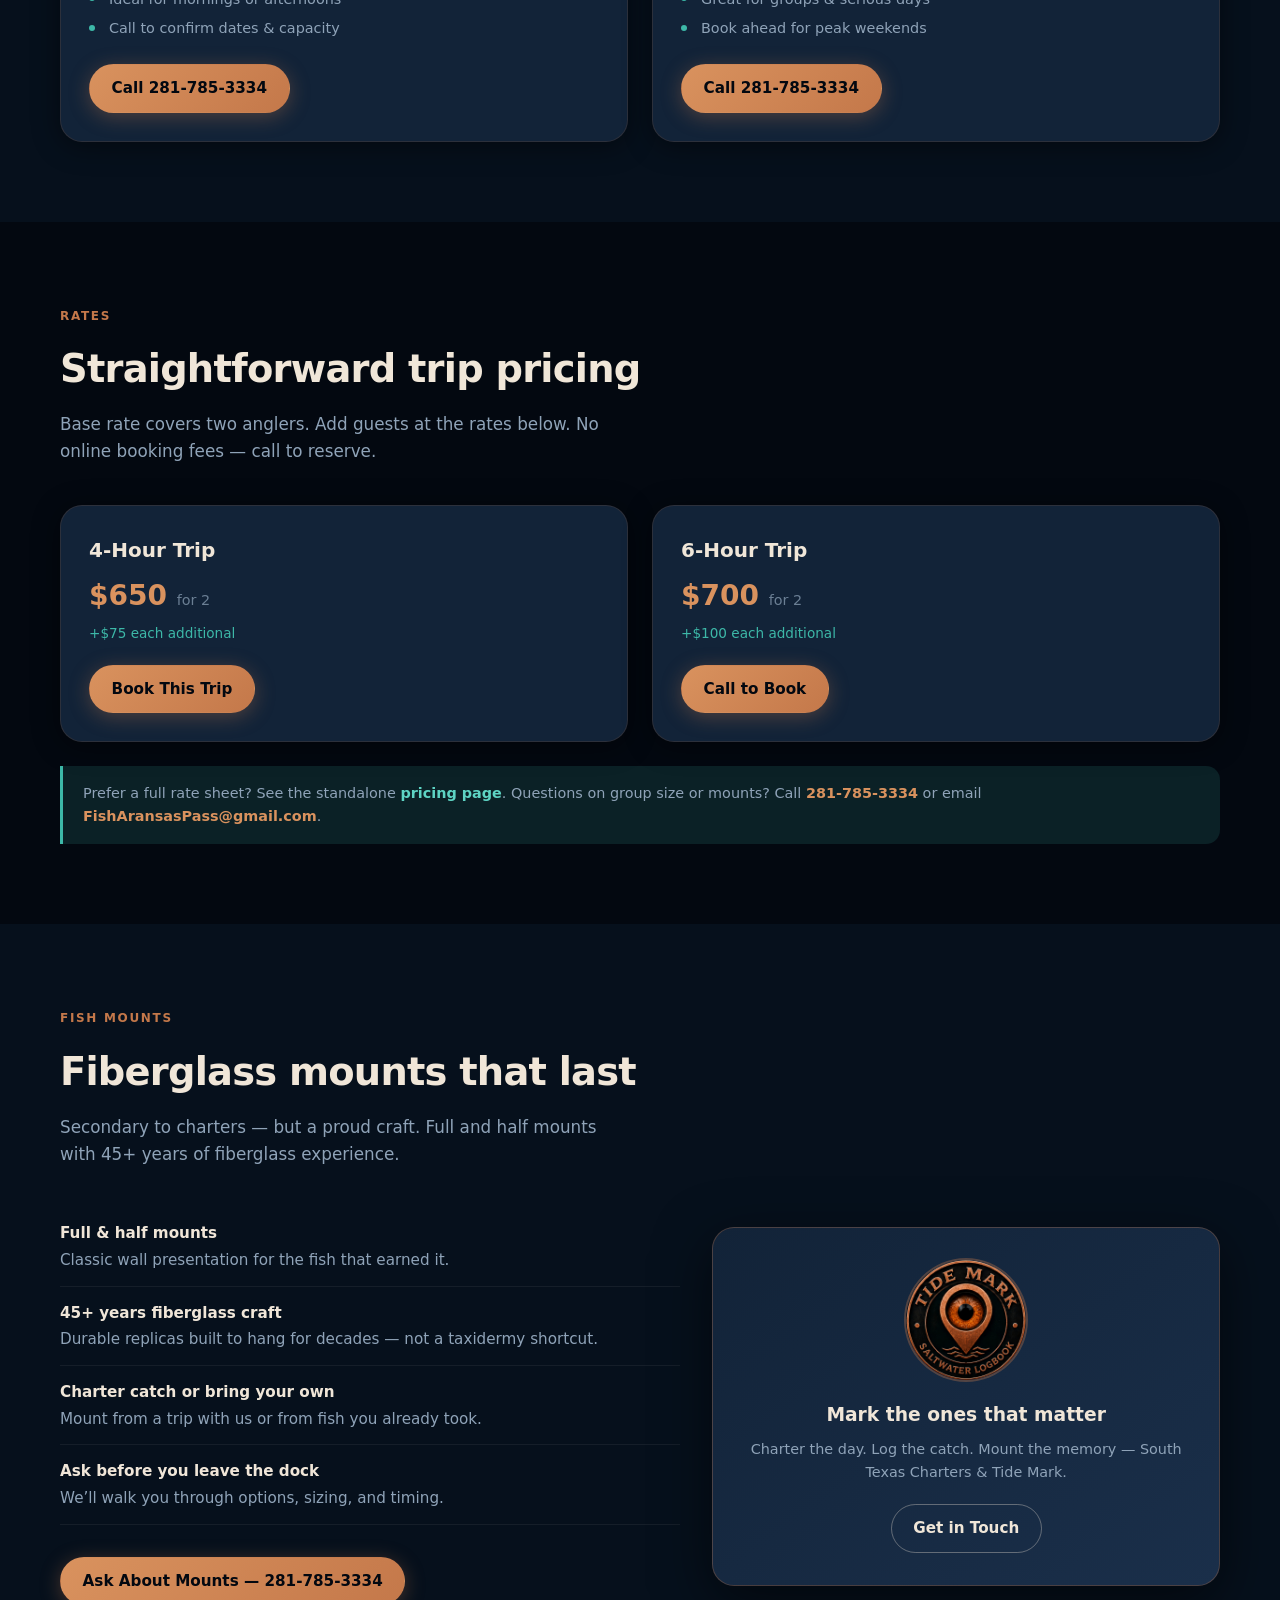
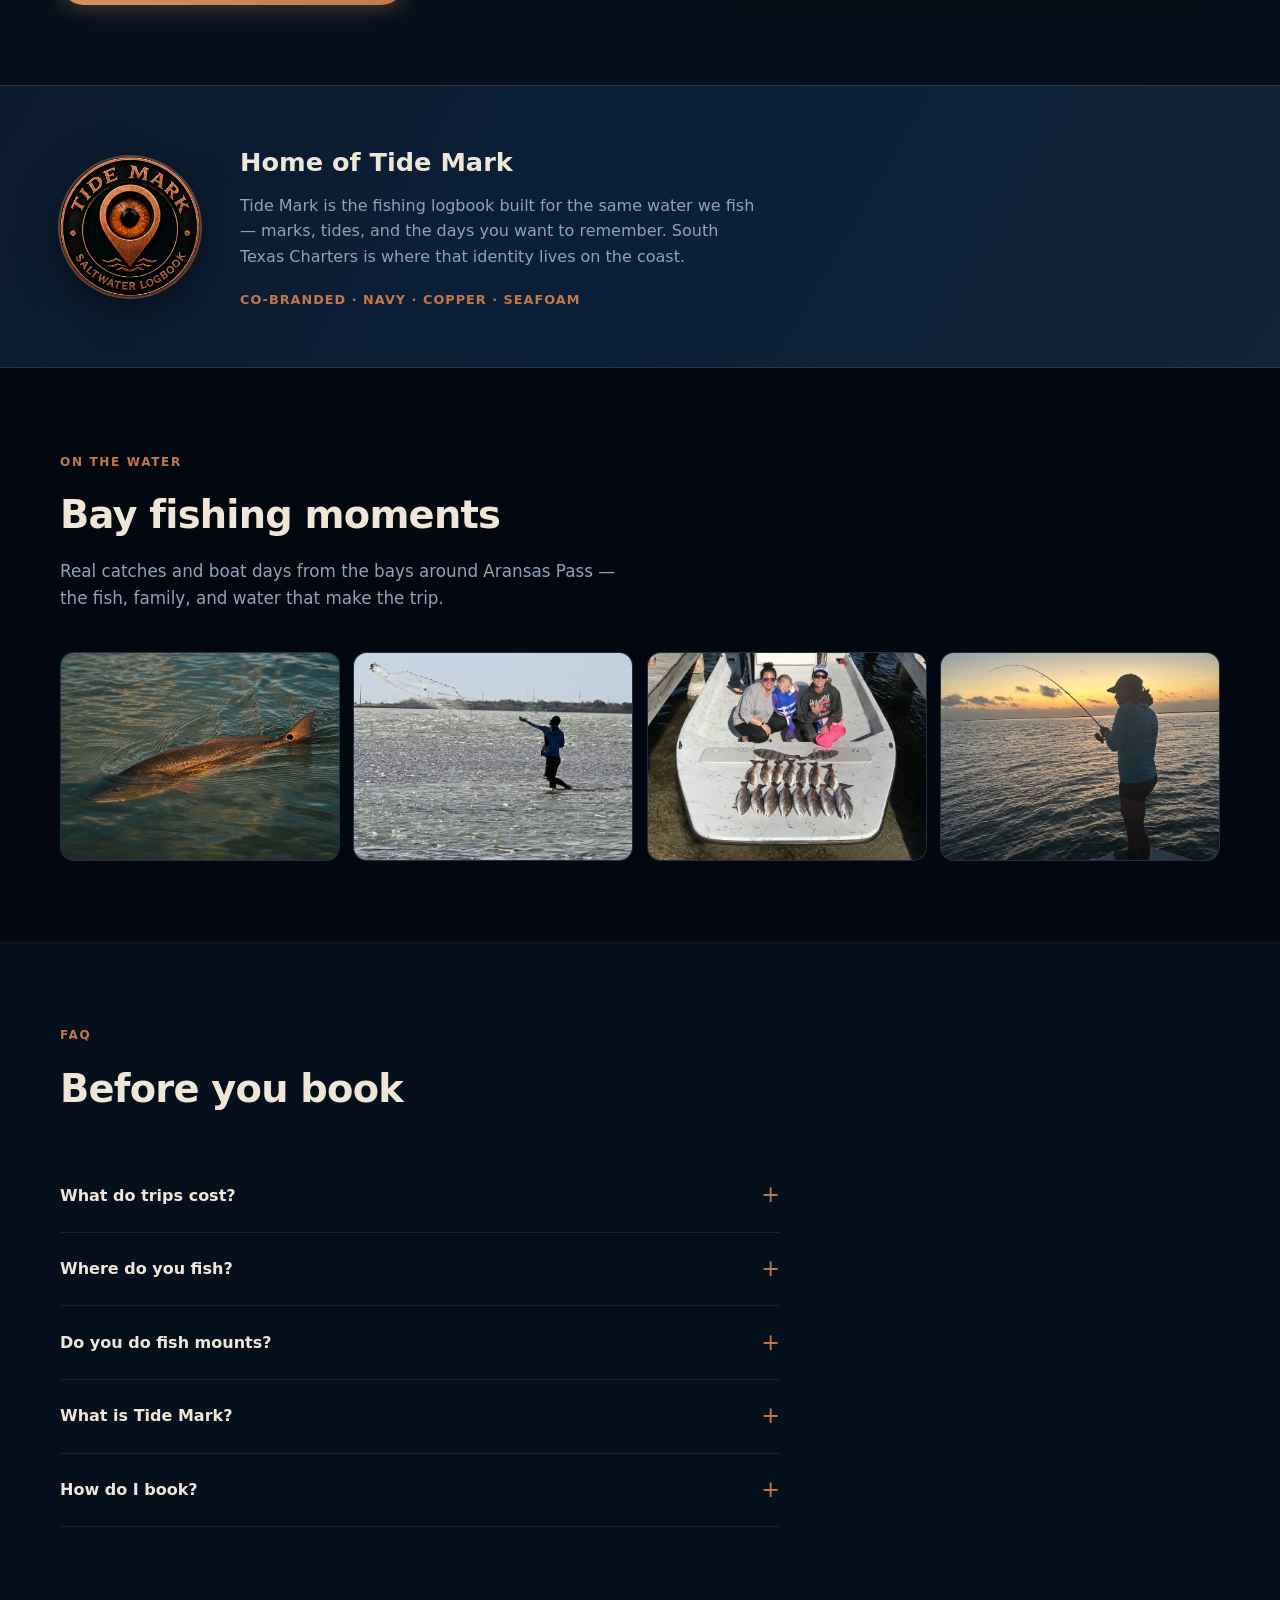
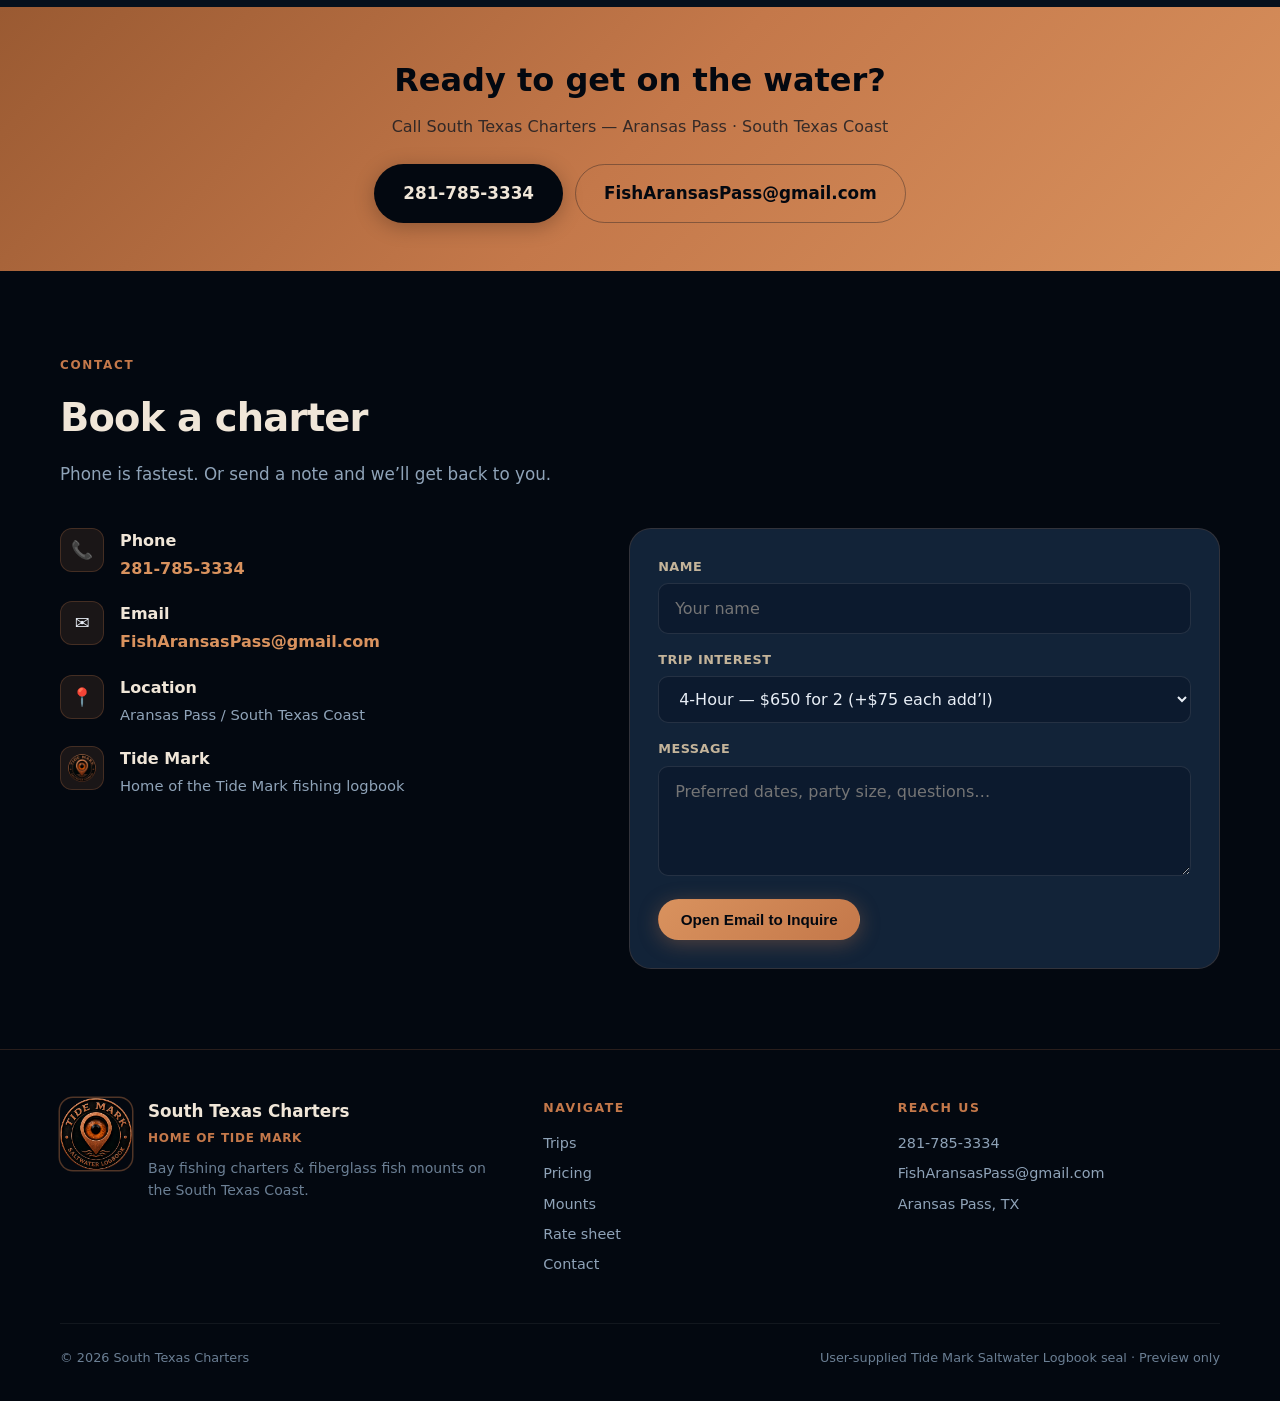
==== commit 4e784b42: "Remove photo labels and stock bay-catch image Replace with cast-net photo; keep real boat and sunset" ====
--- a/index.html
+++ b/index.html
@@ -231,20 +231,16 @@
         </div>
         <div class="photo-grid">
           <figure class="photo-card">
-            <img src="assets/photos/tailing-redfish.png" alt="Tailing redfish moving through shallow bay water" loading="lazy" />
-            <figcaption class="ph-label">Tailing redfish</figcaption>
+            <img src="assets/photos/tailing-redfish.png" alt="Tailing redfish in shallow bay water" loading="lazy" />
           </figure>
           <figure class="photo-card">
-            <img src="assets/photos/bay-catch-fourfish.jpeg" alt="Four bay fish laid out with a fly rod" loading="lazy" />
-            <figcaption class="ph-label">Bay catch</figcaption>
+            <img src="assets/photos/cast-net-bay.jpeg" alt="Cast net on the South Texas bay" loading="lazy" />
           </figure>
           <figure class="photo-card">
             <img src="assets/photos/on-the-boat.jpeg" alt="Family and a day’s catch on the boat" loading="lazy" />
-            <figcaption class="ph-label">On the boat</figcaption>
           </figure>
           <figure class="photo-card">
             <img src="assets/photos/sunset-angler-boat.jpg" alt="Angler working a bent rod at golden hour on the boat" loading="lazy" />
-            <figcaption class="ph-label">Golden-hour bite</figcaption>
           </figure>
         </div>
       </div>
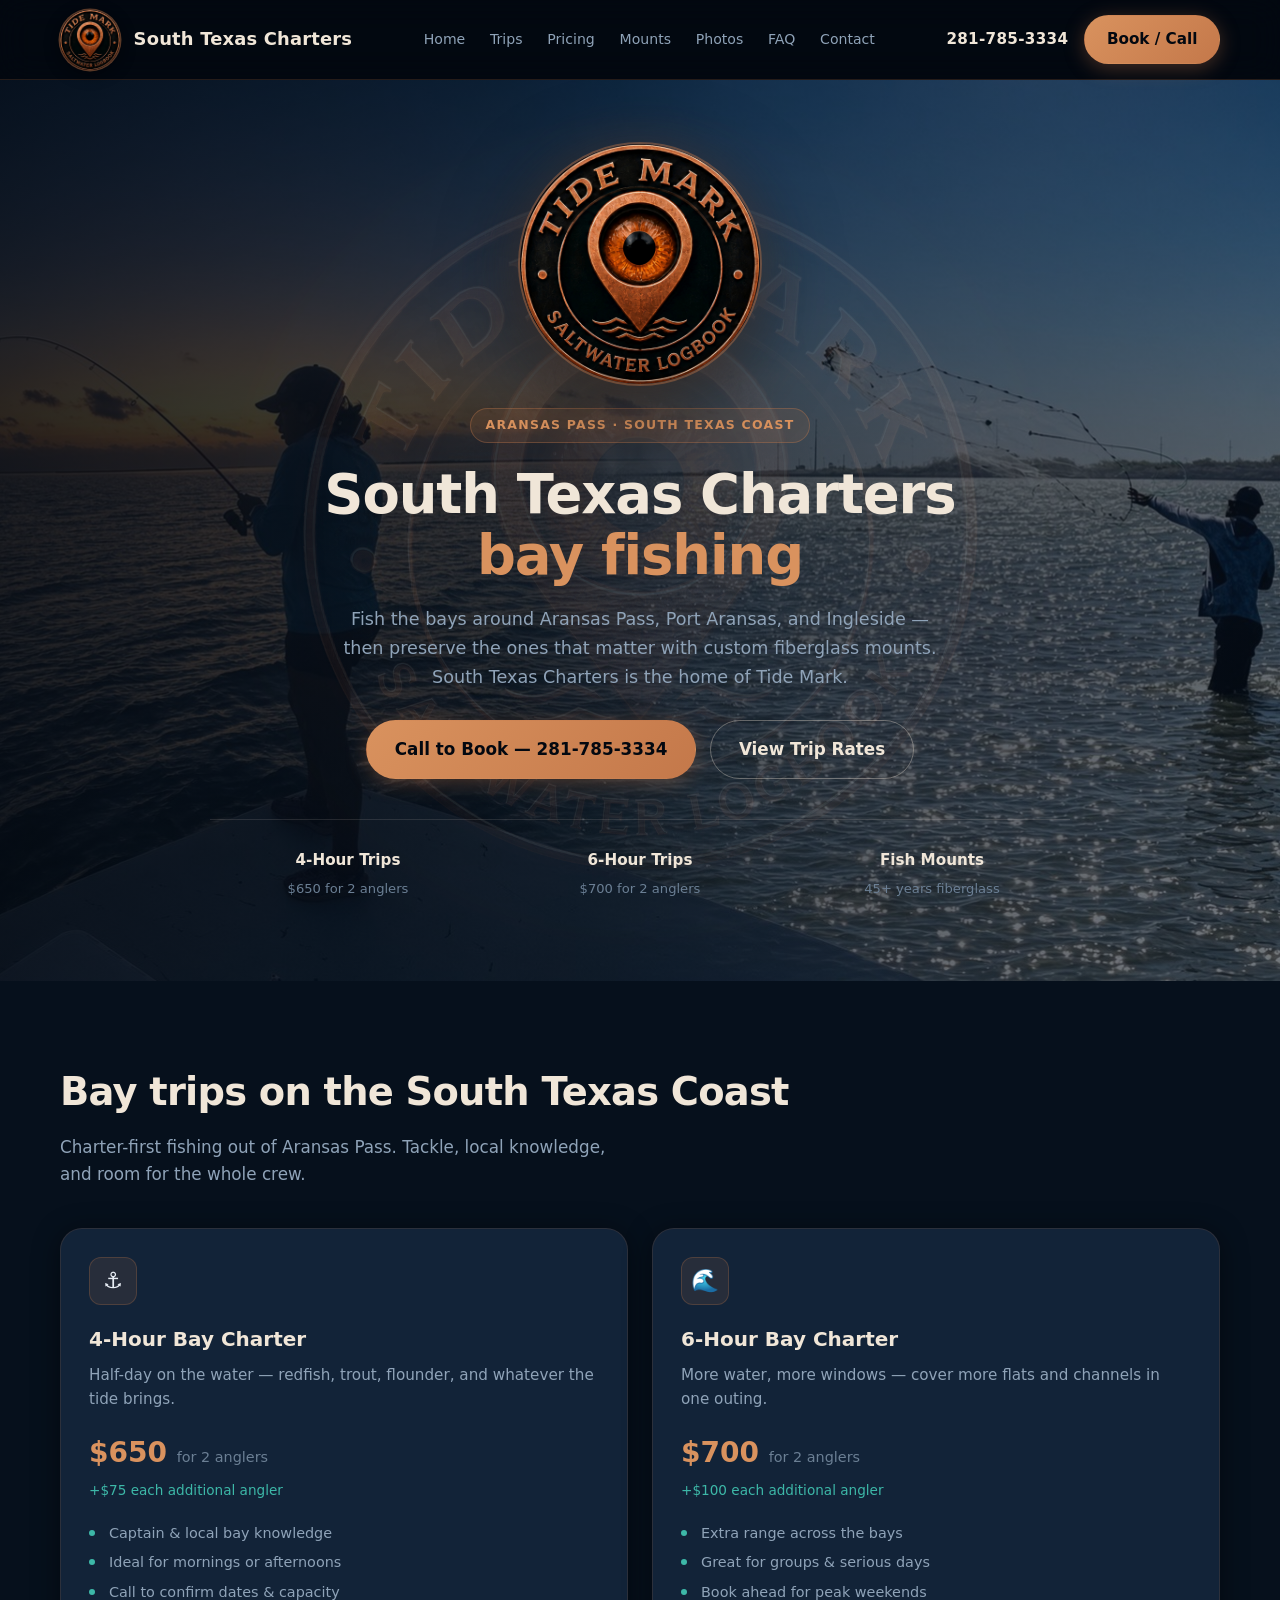
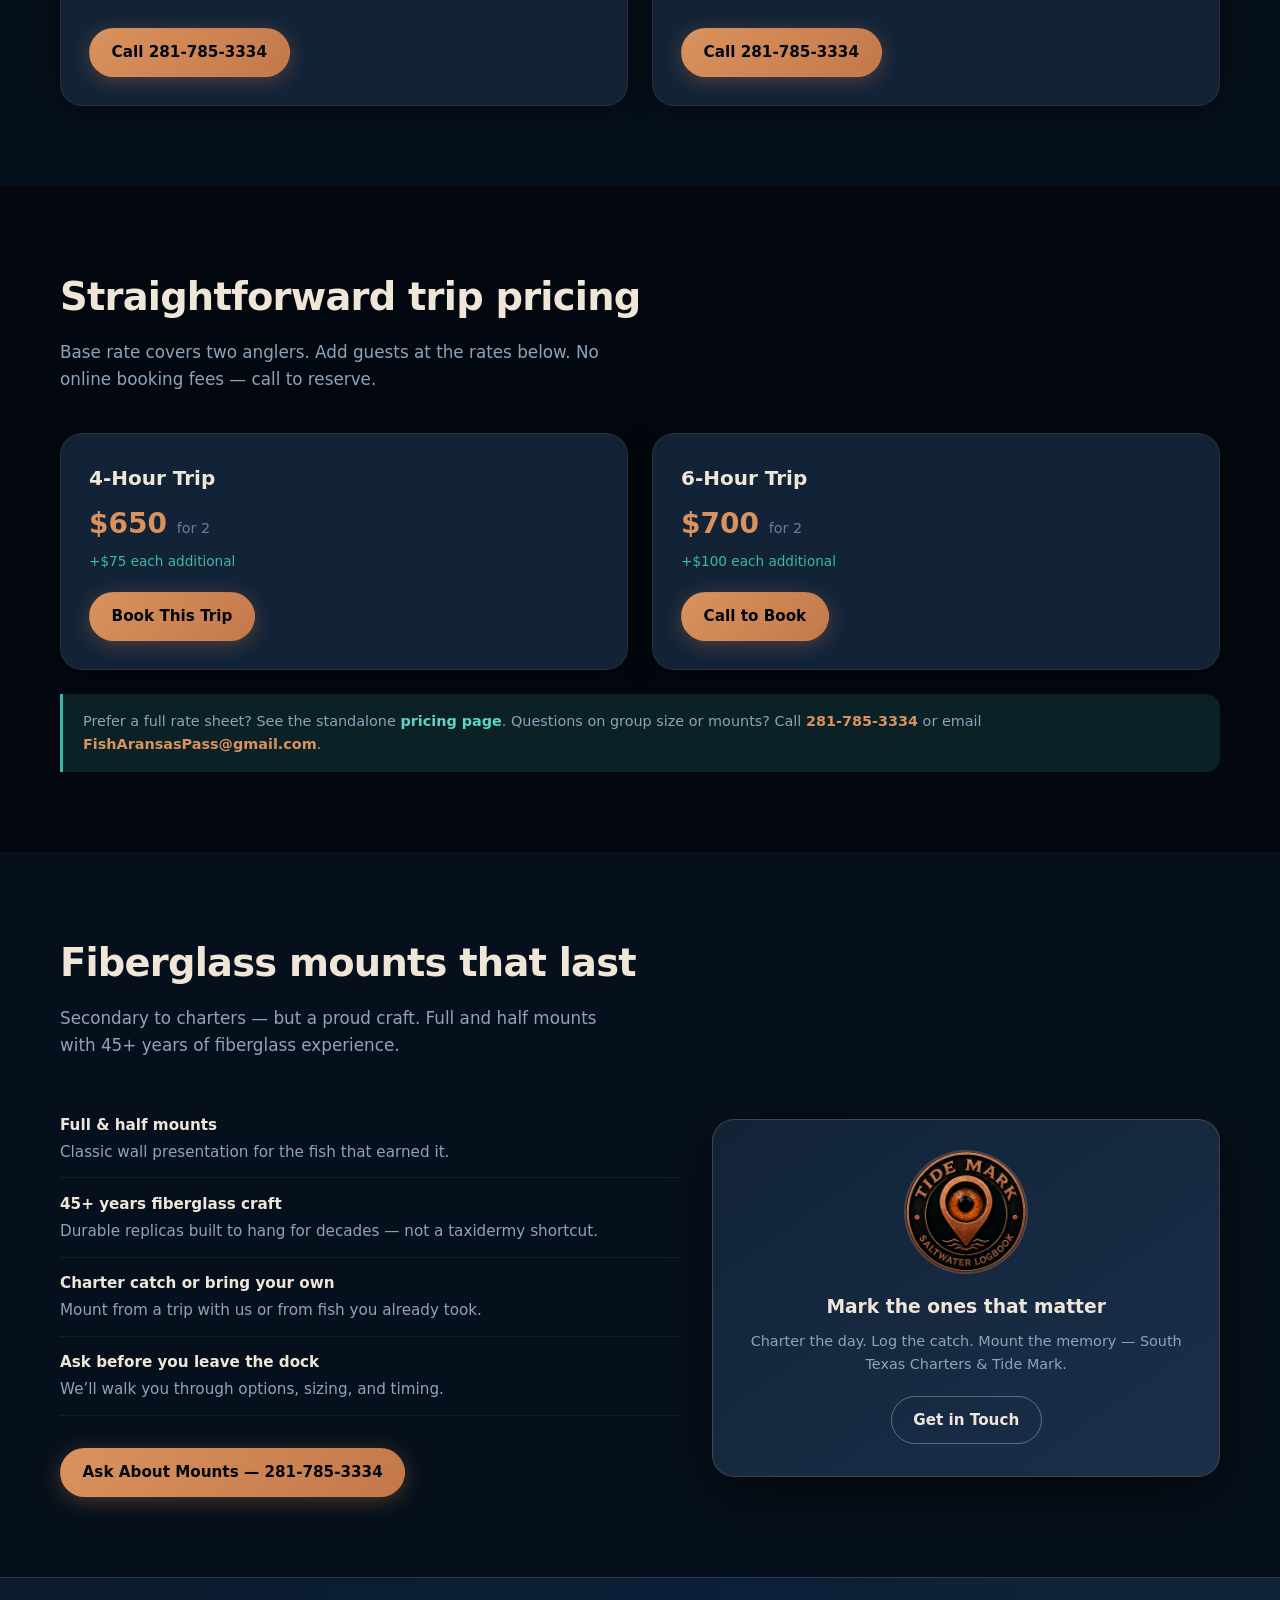
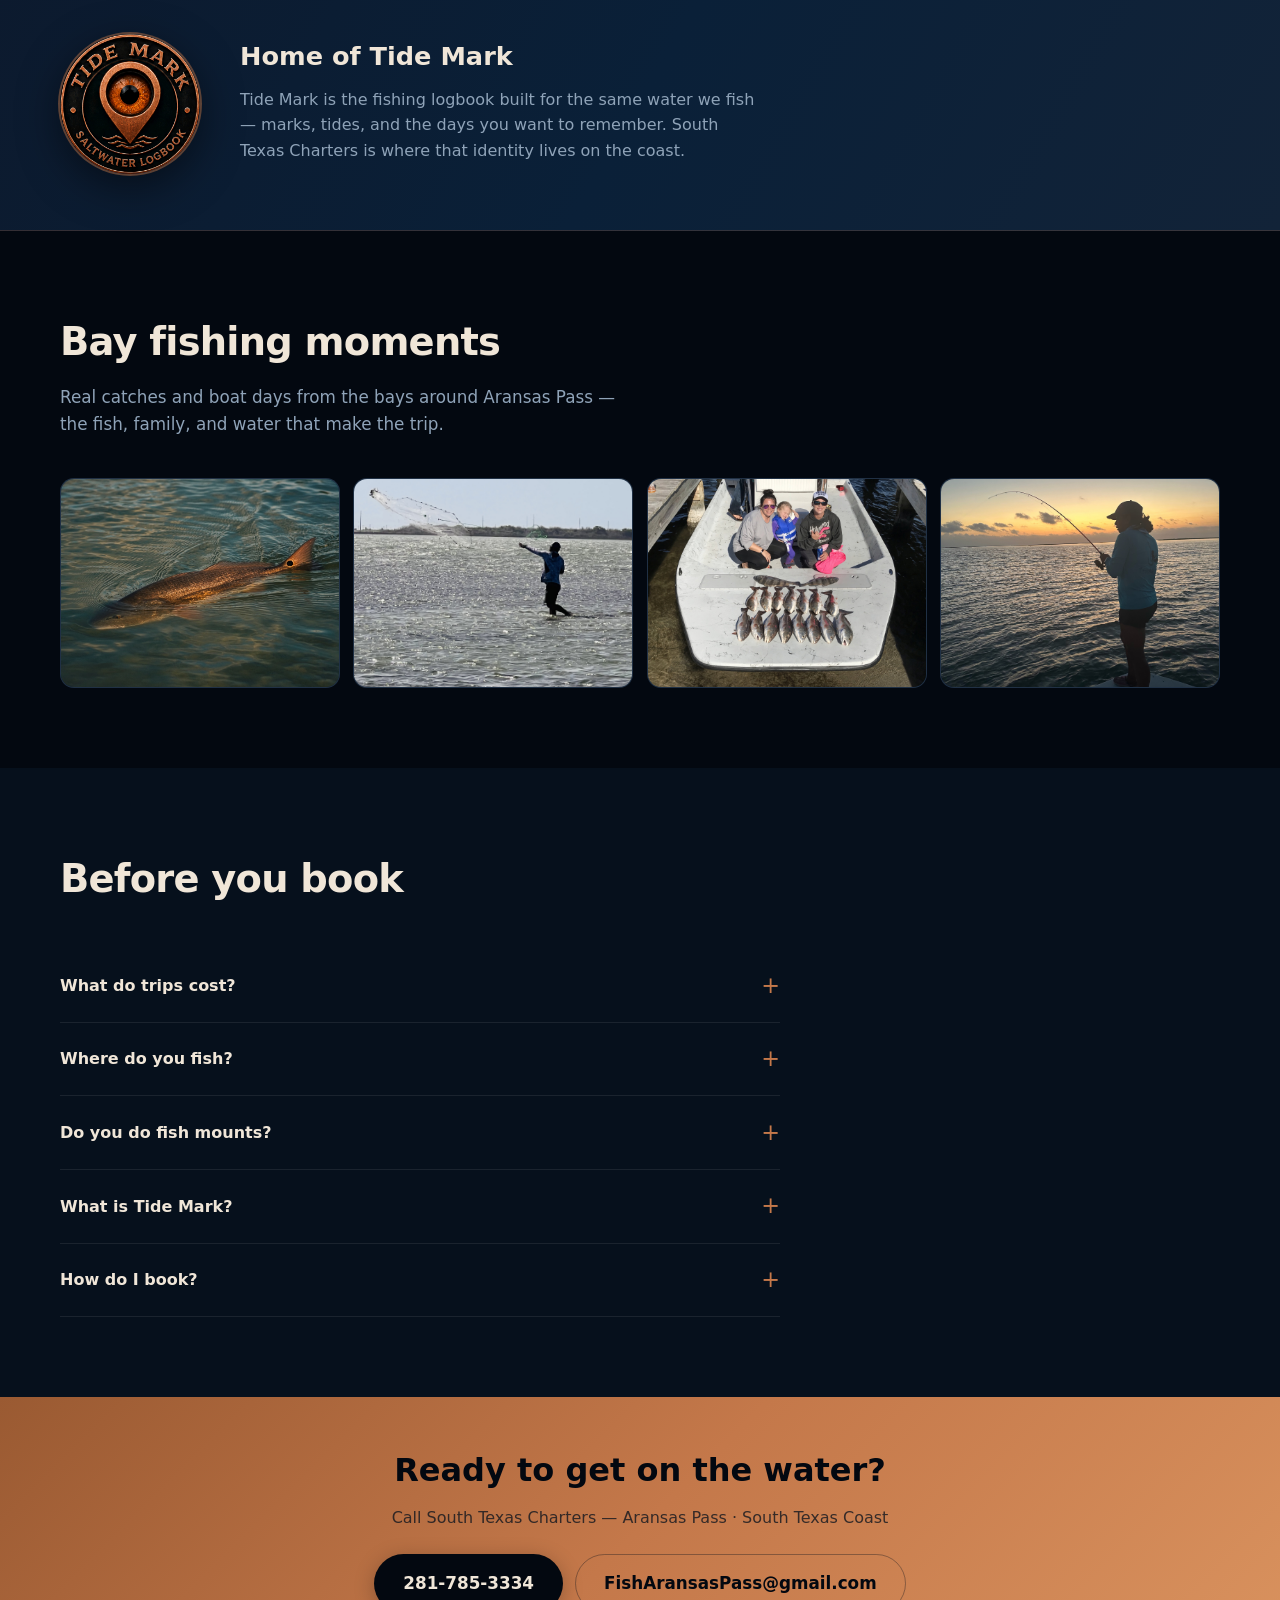
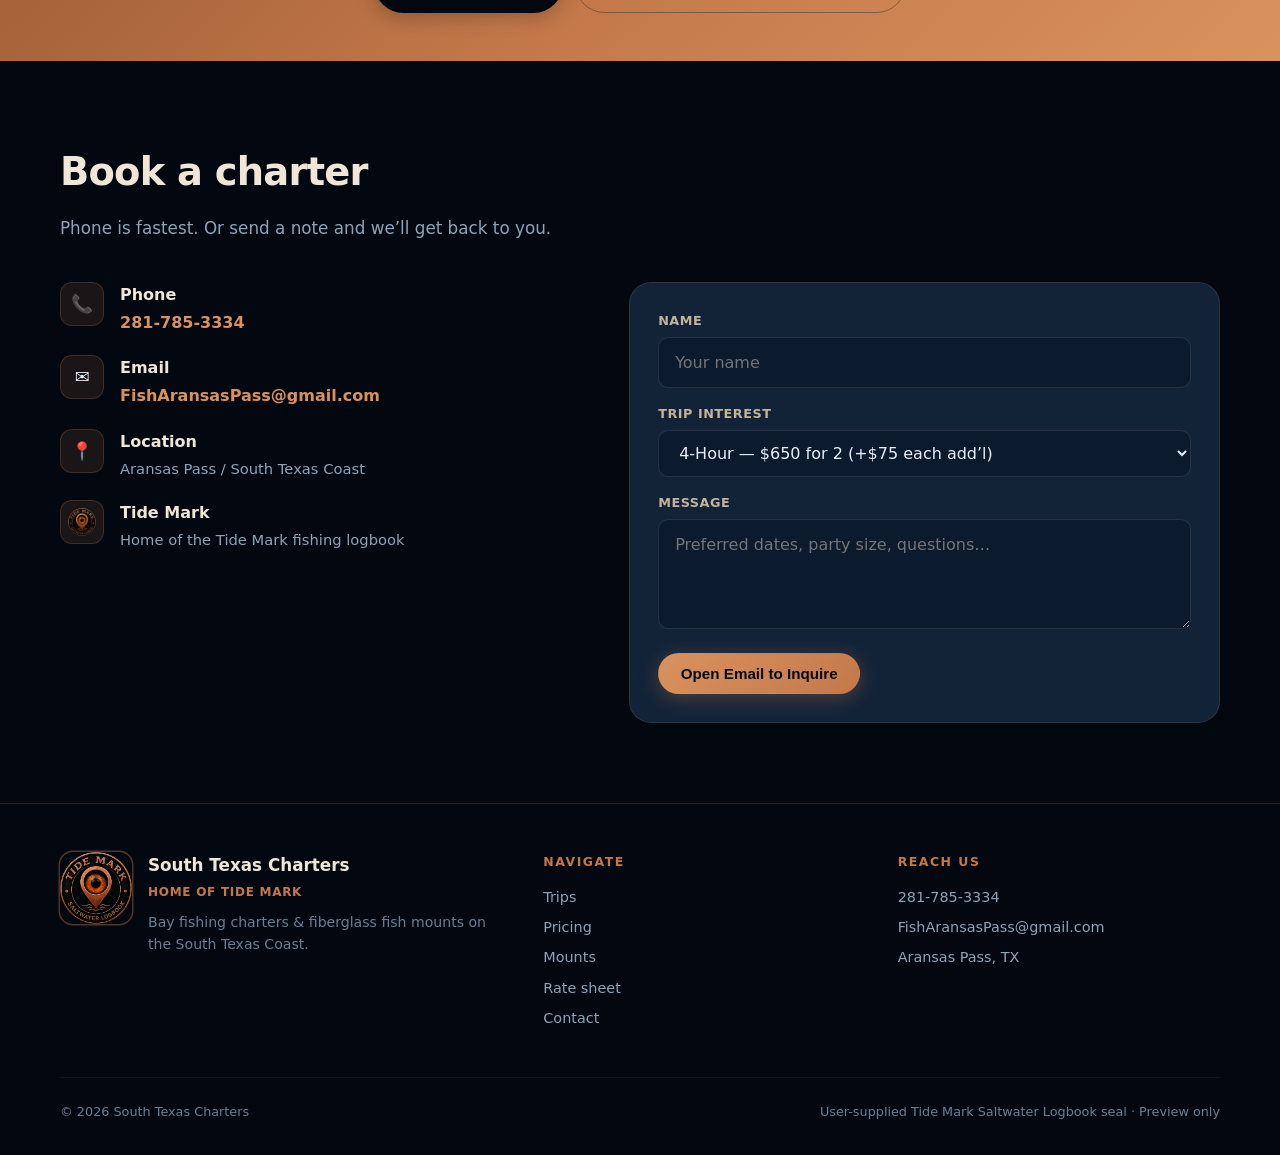
==== commit 3804c936: "Remove design meta labels from the live site Drop co-branded/navy/copper/seafoam tag and copper sect" ====
--- a/index.html
+++ b/index.html
@@ -91,7 +91,6 @@
     <section class="section section-alt" id="trips">
       <div class="container">
         <div class="section-header">
-          <span class="section-label">Charters</span>
           <h2 class="section-title">Bay trips on the South Texas Coast</h2>
           <p class="section-lead">Charter-first fishing out of Aransas Pass. Tackle, local knowledge, and room for the whole crew.</p>
         </div>
@@ -130,7 +129,6 @@
     <section class="section" id="pricing">
       <div class="container">
         <div class="section-header">
-          <span class="section-label">Rates</span>
           <h2 class="section-title">Straightforward trip pricing</h2>
           <p class="section-lead">Base rate covers two anglers. Add guests at the rates below. No online booking fees — call to reserve.</p>
         </div>
@@ -160,7 +158,6 @@
     <section class="section section-alt" id="mounts">
       <div class="container">
         <div class="section-header">
-          <span class="section-label">Fish Mounts</span>
           <h2 class="section-title">Fiberglass mounts that last</h2>
           <p class="section-lead">Secondary to charters — but a proud craft. Full and half mounts with 45+ years of fiberglass experience.</p>
         </div>
@@ -216,7 +213,6 @@
             Tide Mark is the fishing logbook built for the same water we fish — marks, tides, and the days you want to remember.
             South Texas Charters is where that identity lives on the coast.
           </p>
-          <span class="tidemark-tag">Co-branded · Navy · Copper · Seafoam</span>
         </div>
       </div>
     </section>
@@ -225,7 +221,6 @@
     <section class="section" id="photos">
       <div class="container">
         <div class="section-header">
-          <span class="section-label">On the water</span>
           <h2 class="section-title">Bay fishing moments</h2>
           <p class="section-lead">Real catches and boat days from the bays around Aransas Pass — the fish, family, and water that make the trip.</p>
         </div>
@@ -250,7 +245,6 @@
     <section class="section section-alt" id="faq">
       <div class="container">
         <div class="section-header">
-          <span class="section-label">FAQ</span>
           <h2 class="section-title">Before you book</h2>
         </div>
         <div class="faq-list">
@@ -275,7 +269,7 @@
           <details class="faq-item">
             <summary>What is Tide Mark?</summary>
             <div class="faq-a">
-              Tide Mark is our fishing logbook app — the seal you see throughout this site. South Texas Charters is the home of Tide Mark on the coast.
+              Tide Mark is our fishing logbook app for saltwater catches, tides, and spots. South Texas Charters is the home of Tide Mark.
             </div>
           </details>
           <details class="faq-item">
@@ -306,7 +300,6 @@
     <section class="section" id="contact">
       <div class="container">
         <div class="section-header">
-          <span class="section-label">Contact</span>
           <h2 class="section-title">Book a charter</h2>
           <p class="section-lead">Phone is fastest. Or send a note and we’ll get back to you.</p>
         </div>
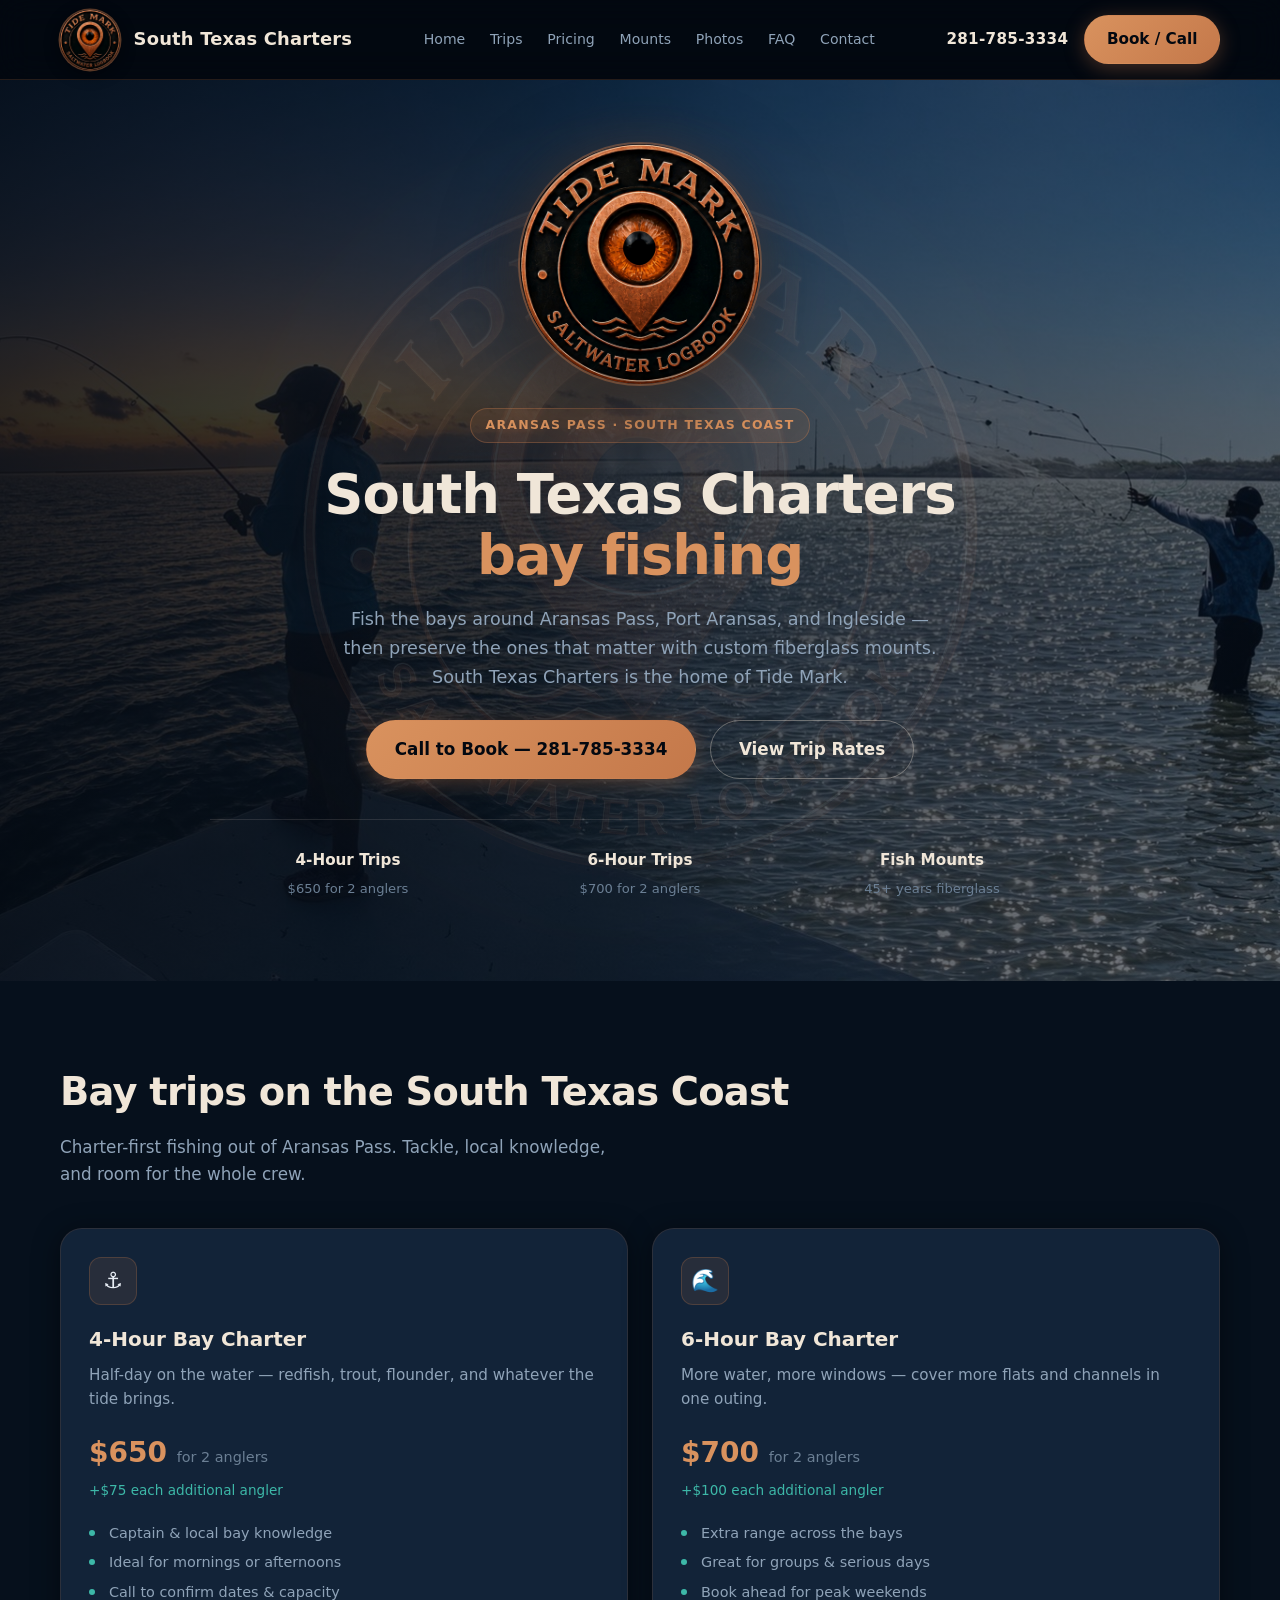
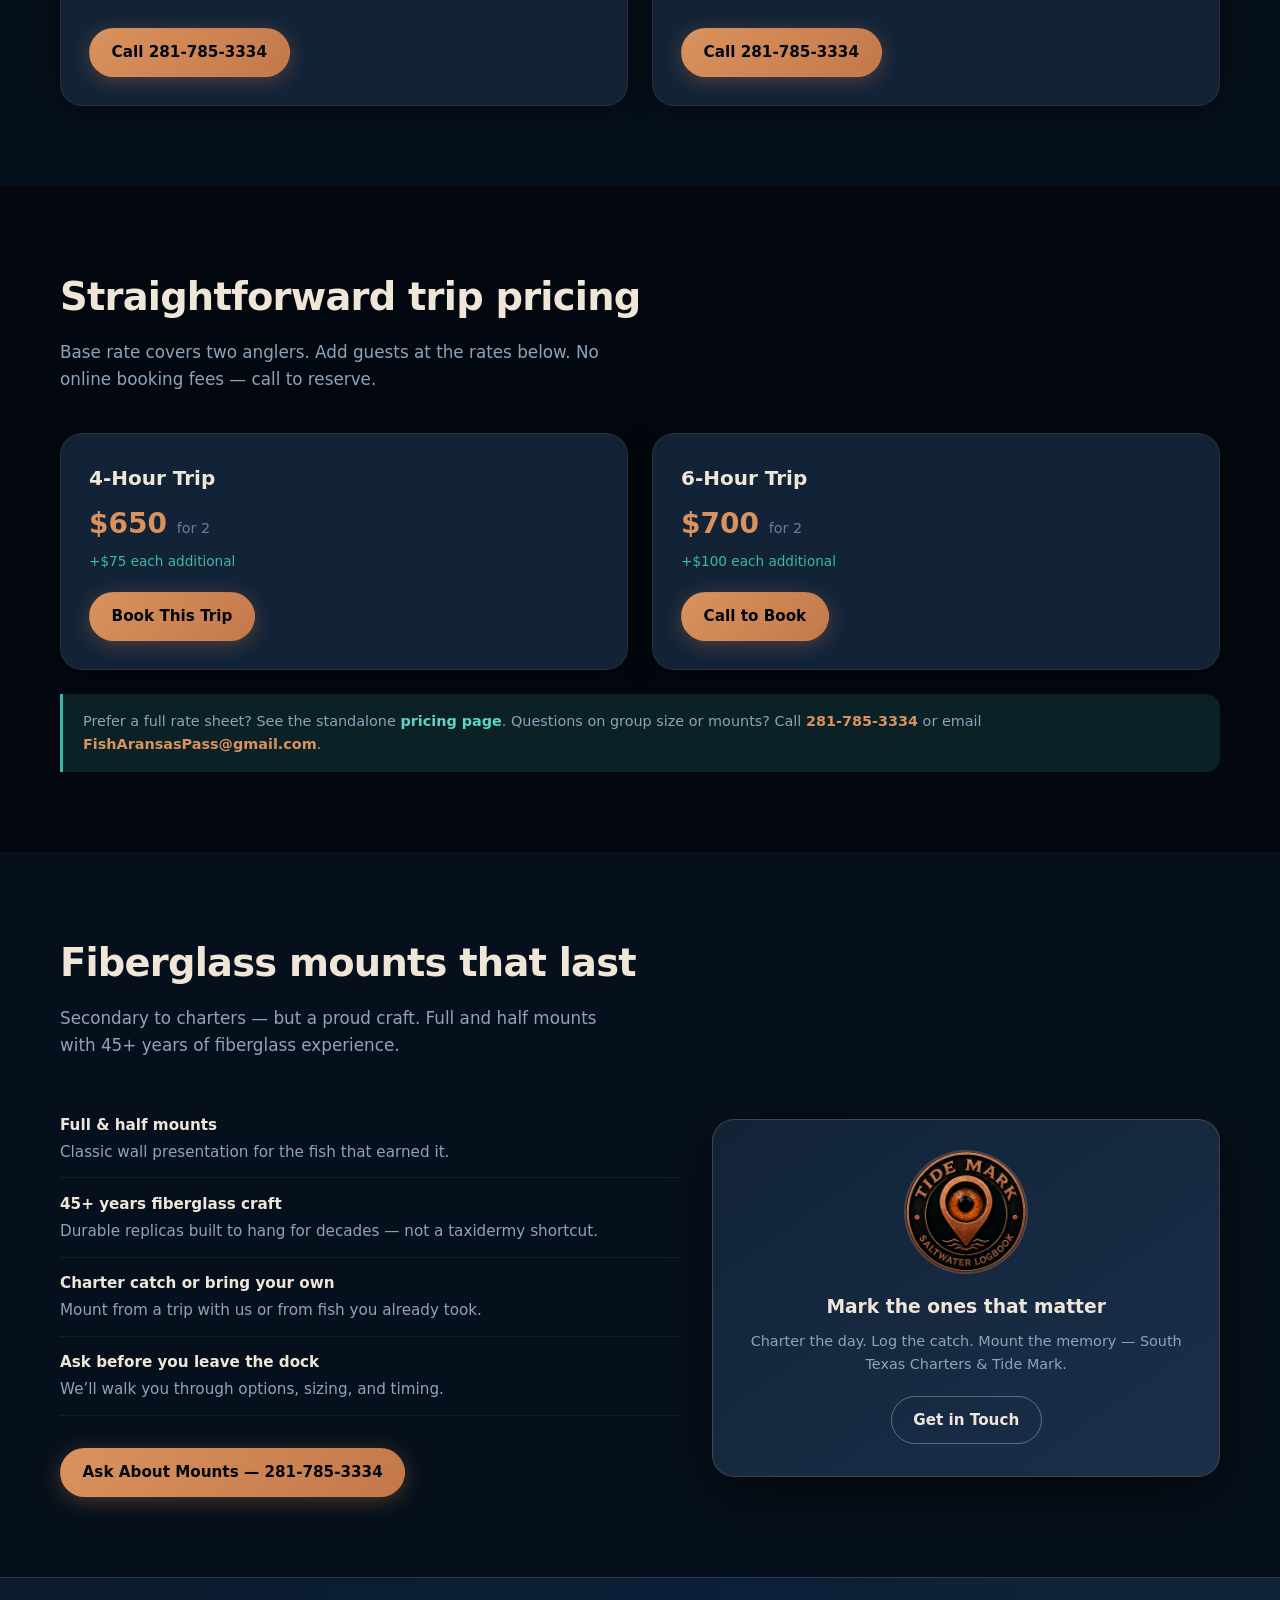
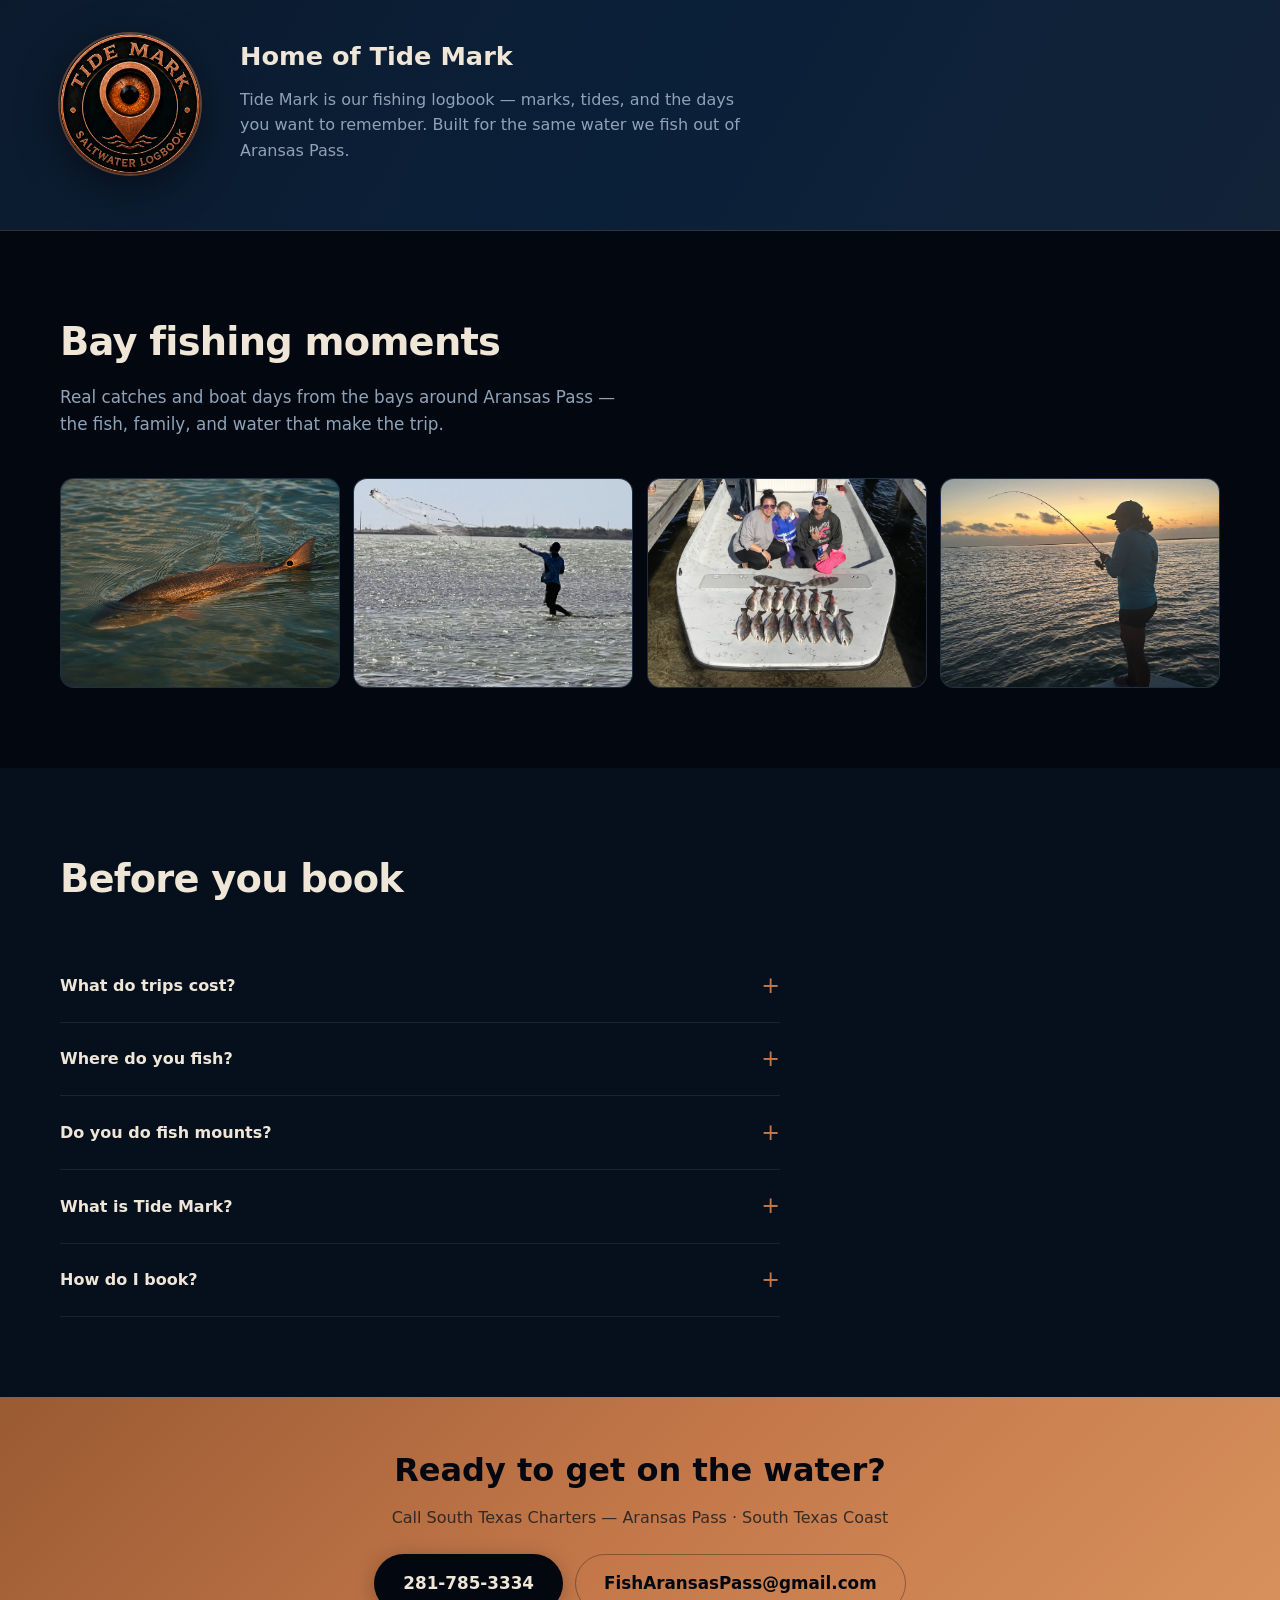
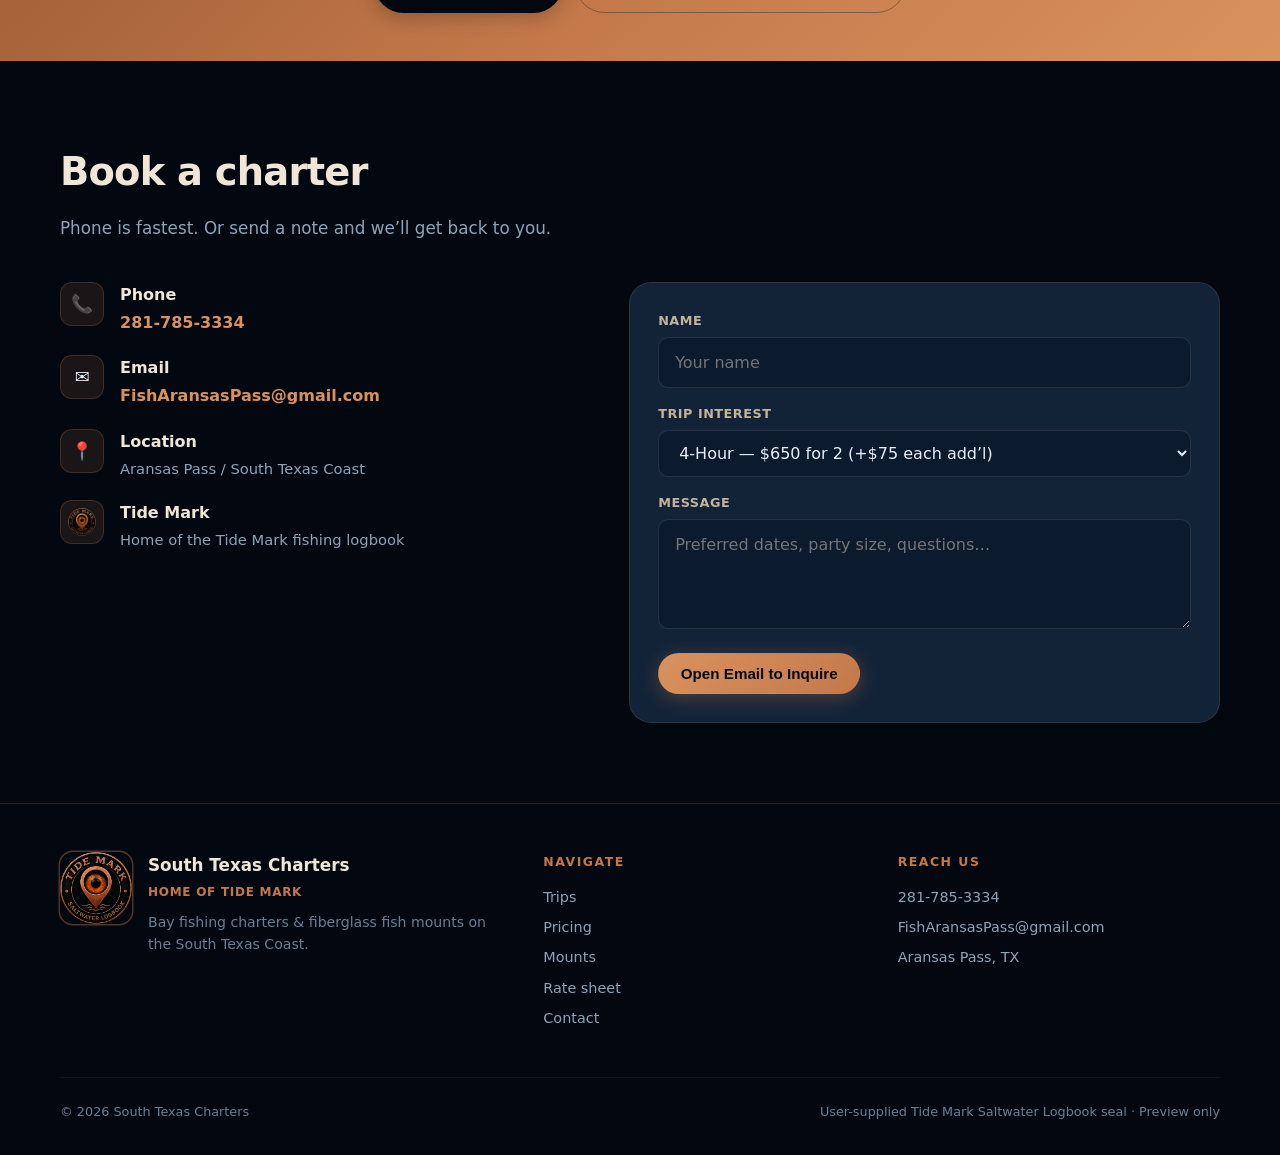
==== commit 04735733: "Tighten Tide Mark band copy" ====
--- a/index.html
+++ b/index.html
@@ -210,8 +210,7 @@
         <div class="tidemark-copy">
           <h2>Home of Tide Mark</h2>
           <p>
-            Tide Mark is the fishing logbook built for the same water we fish — marks, tides, and the days you want to remember.
-            South Texas Charters is where that identity lives on the coast.
+            Tide Mark is our fishing logbook — marks, tides, and the days you want to remember. Built for the same water we fish out of Aransas Pass.
           </p>
         </div>
       </div>
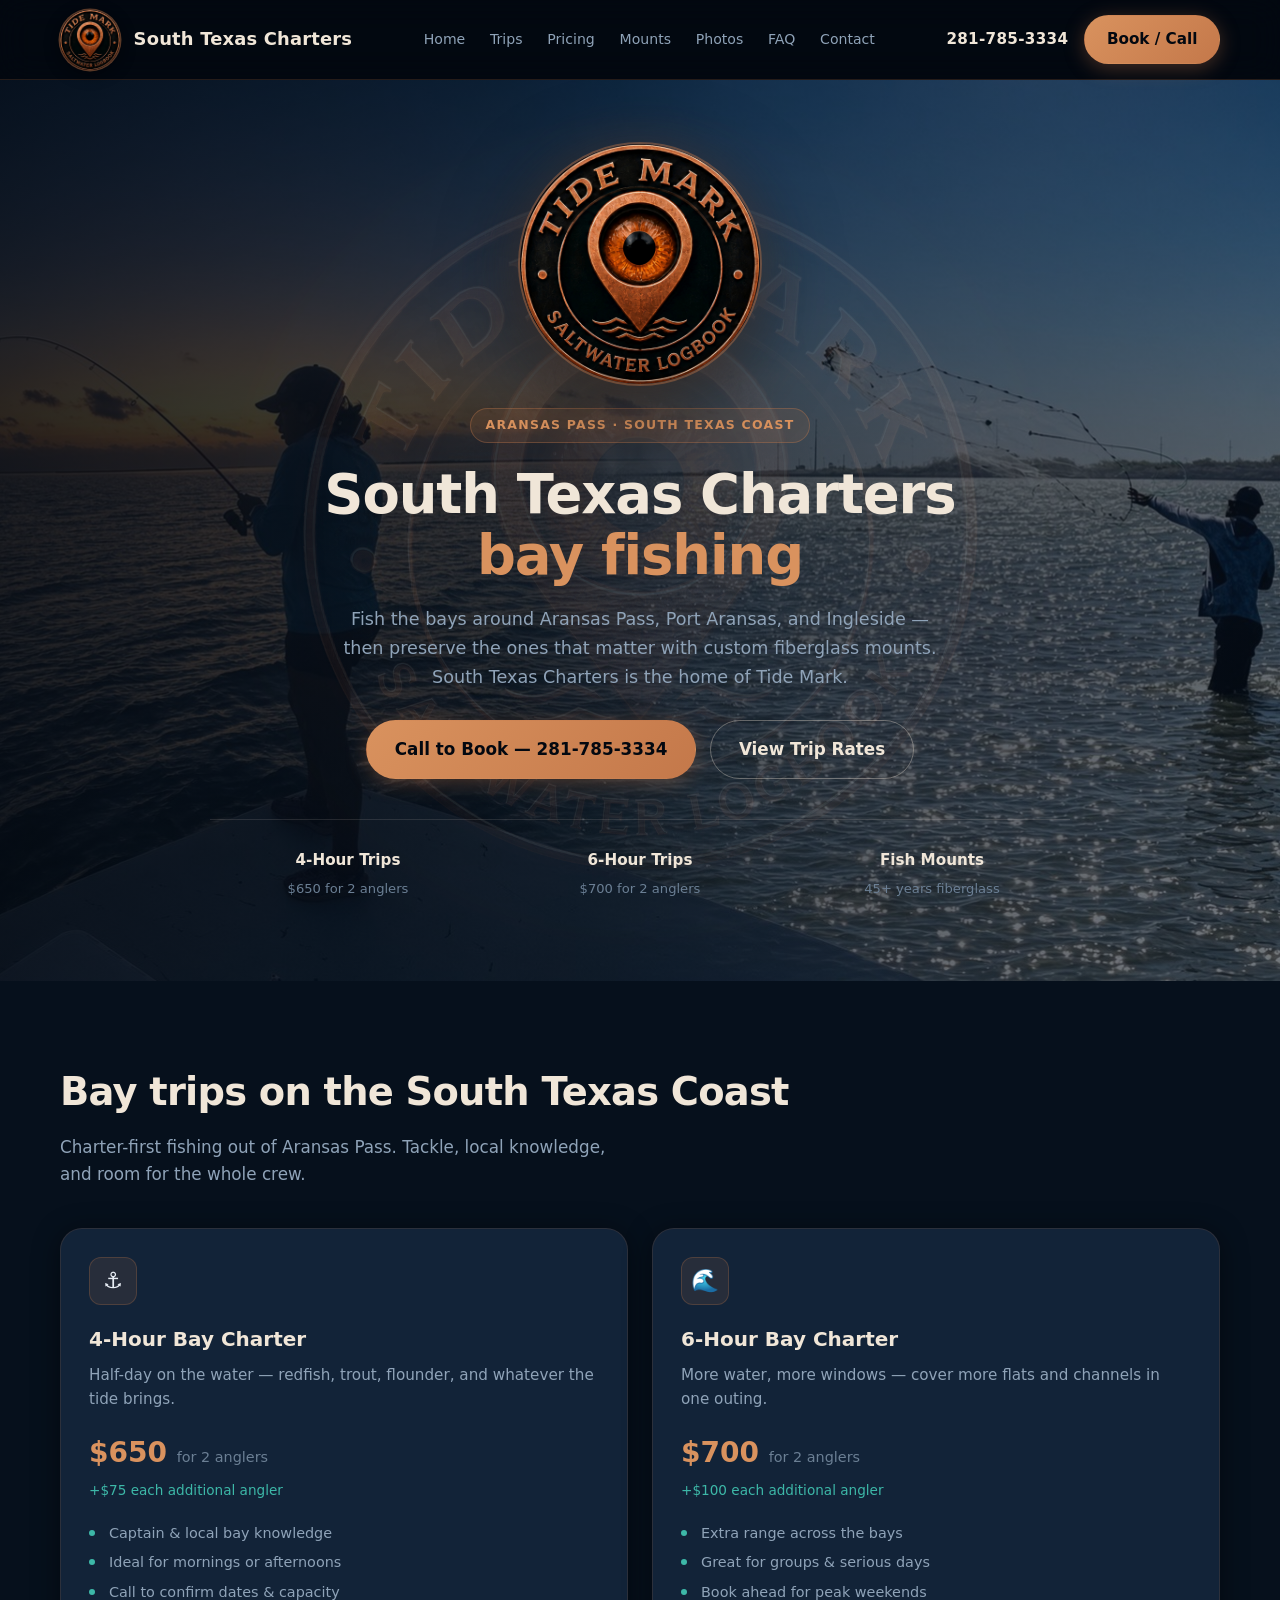
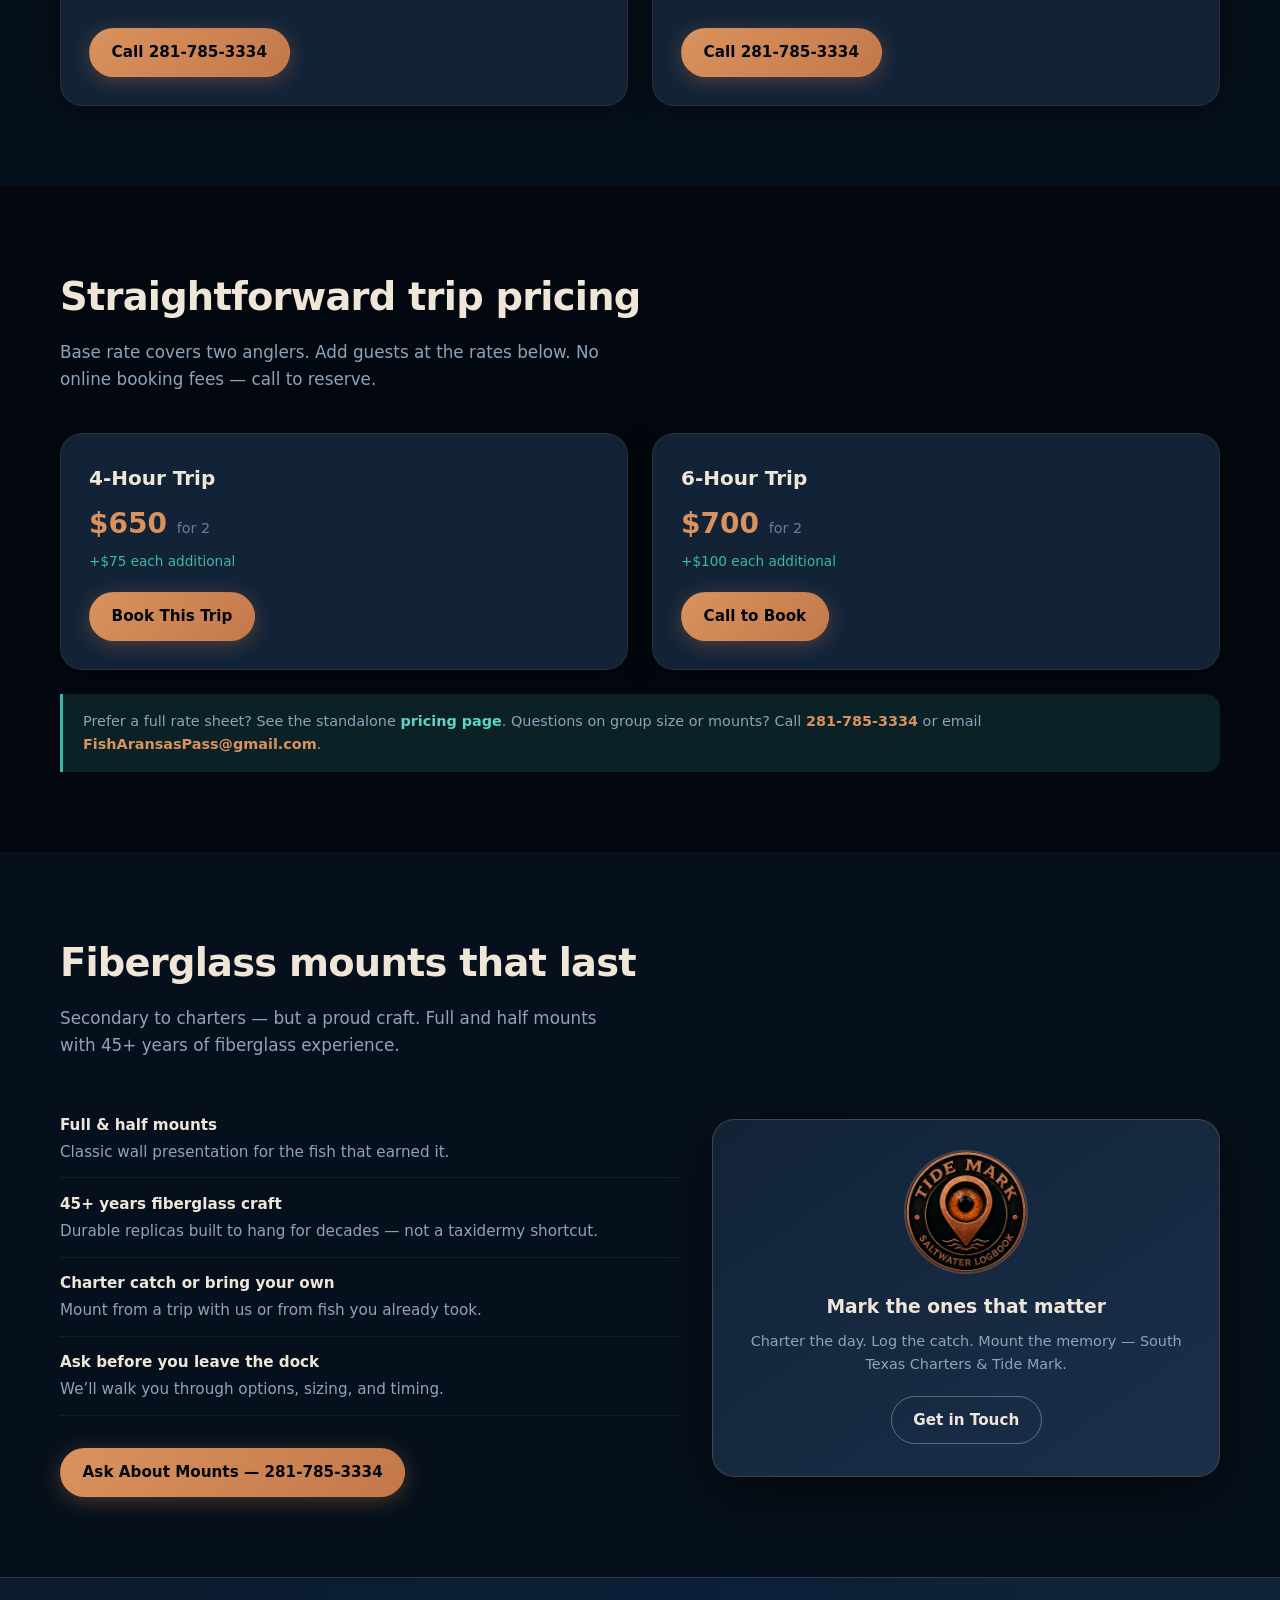
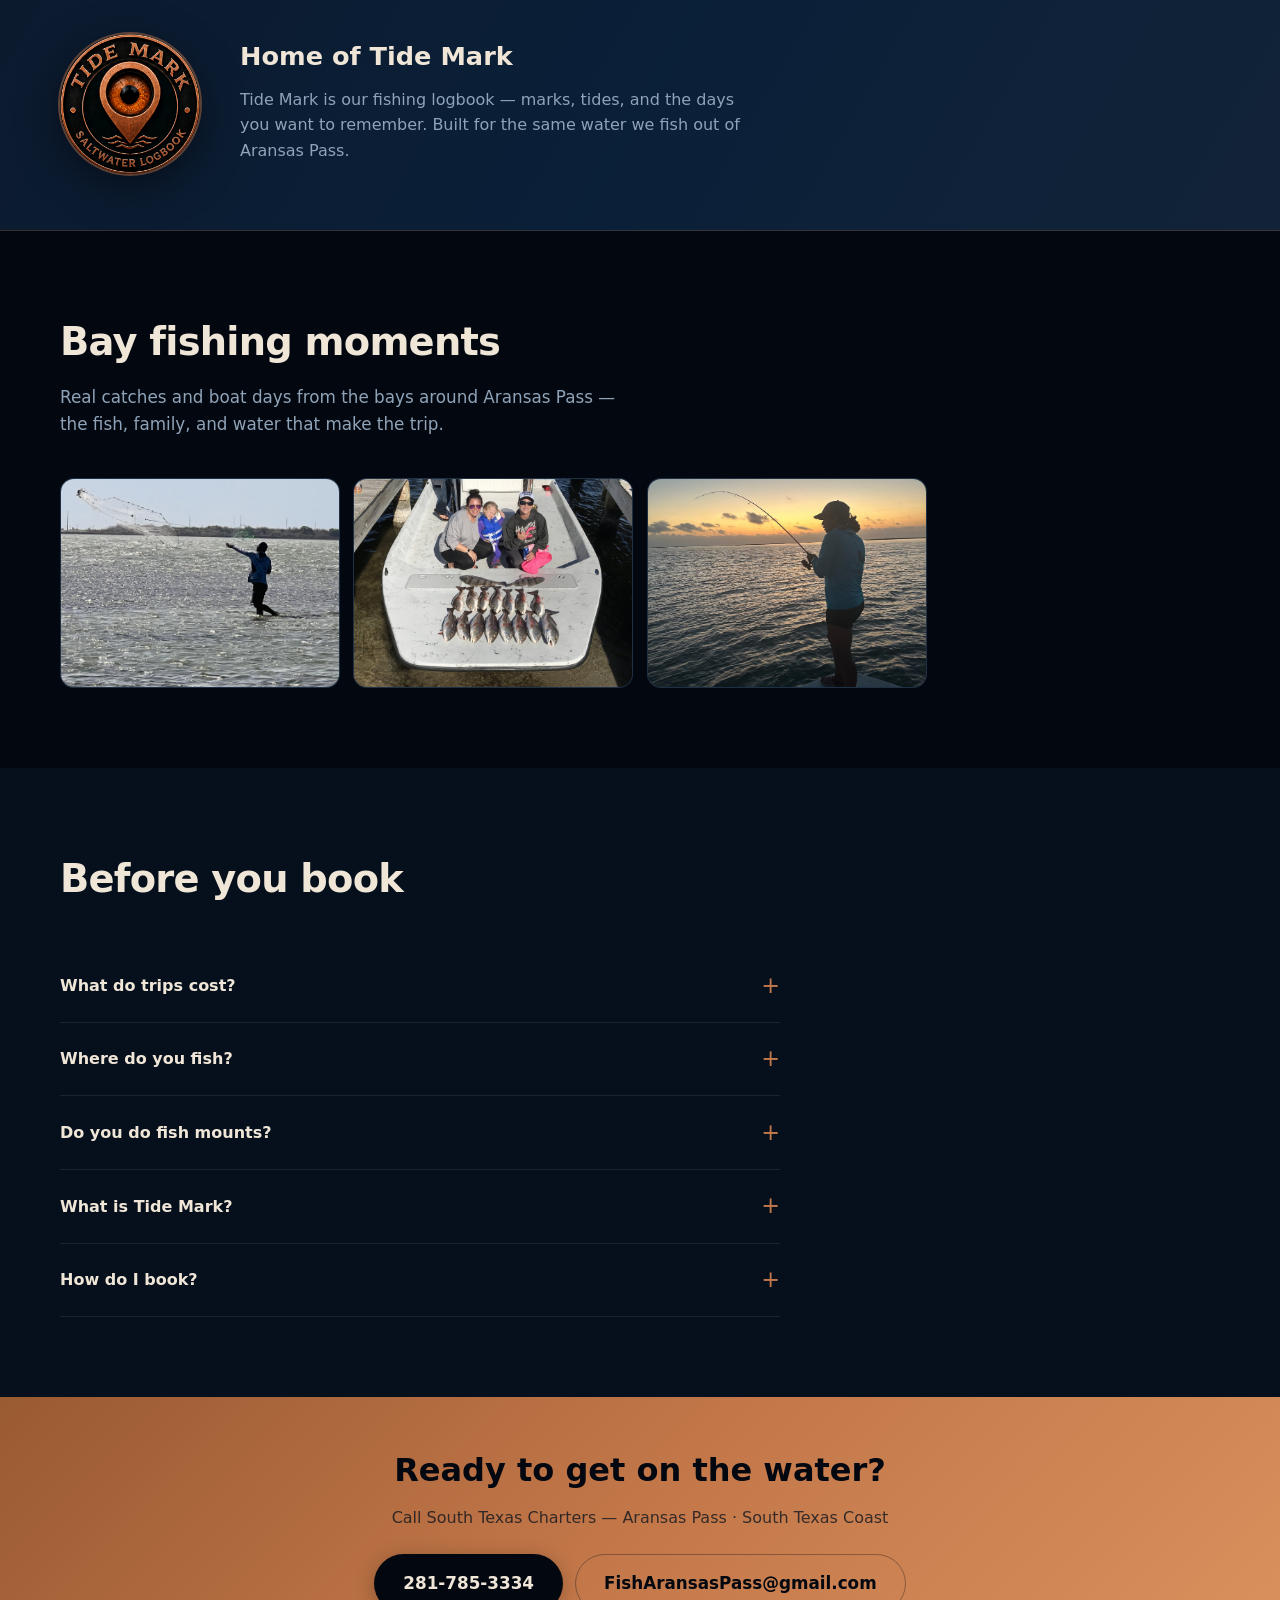
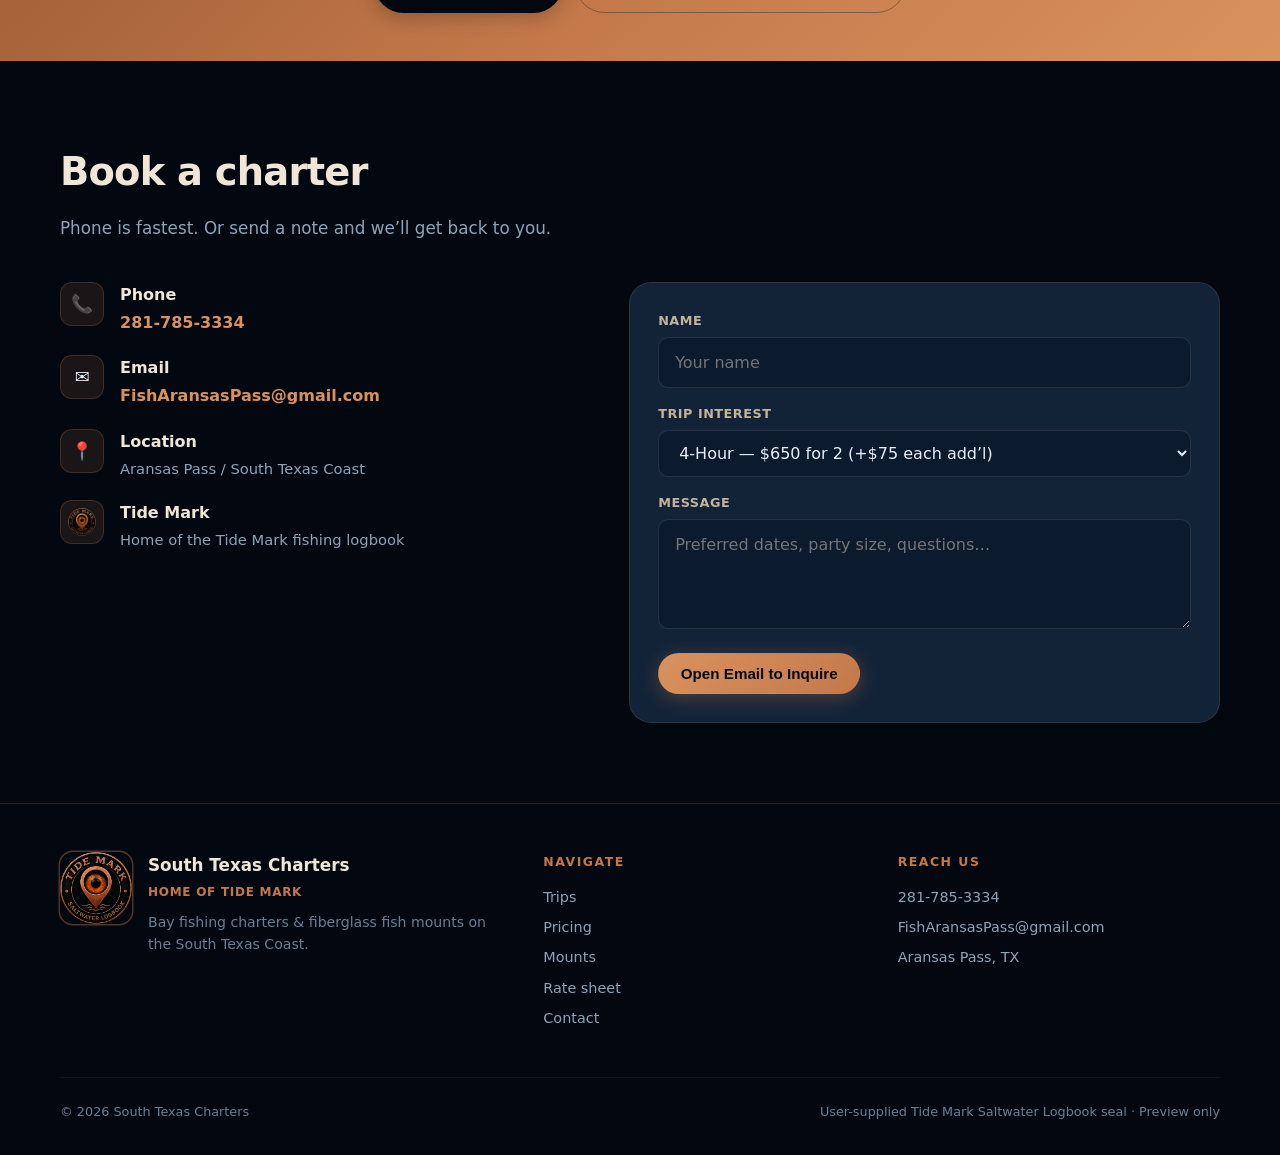
==== commit 7199d44d: "Remove top-left redfish gallery photo" ====
--- a/index.html
+++ b/index.html
@@ -225,9 +225,6 @@
         </div>
         <div class="photo-grid">
           <figure class="photo-card">
-            <img src="assets/photos/tailing-redfish.png" alt="Tailing redfish in shallow bay water" loading="lazy" />
-          </figure>
-          <figure class="photo-card">
             <img src="assets/photos/cast-net-bay.jpeg" alt="Cast net on the South Texas bay" loading="lazy" />
           </figure>
           <figure class="photo-card">
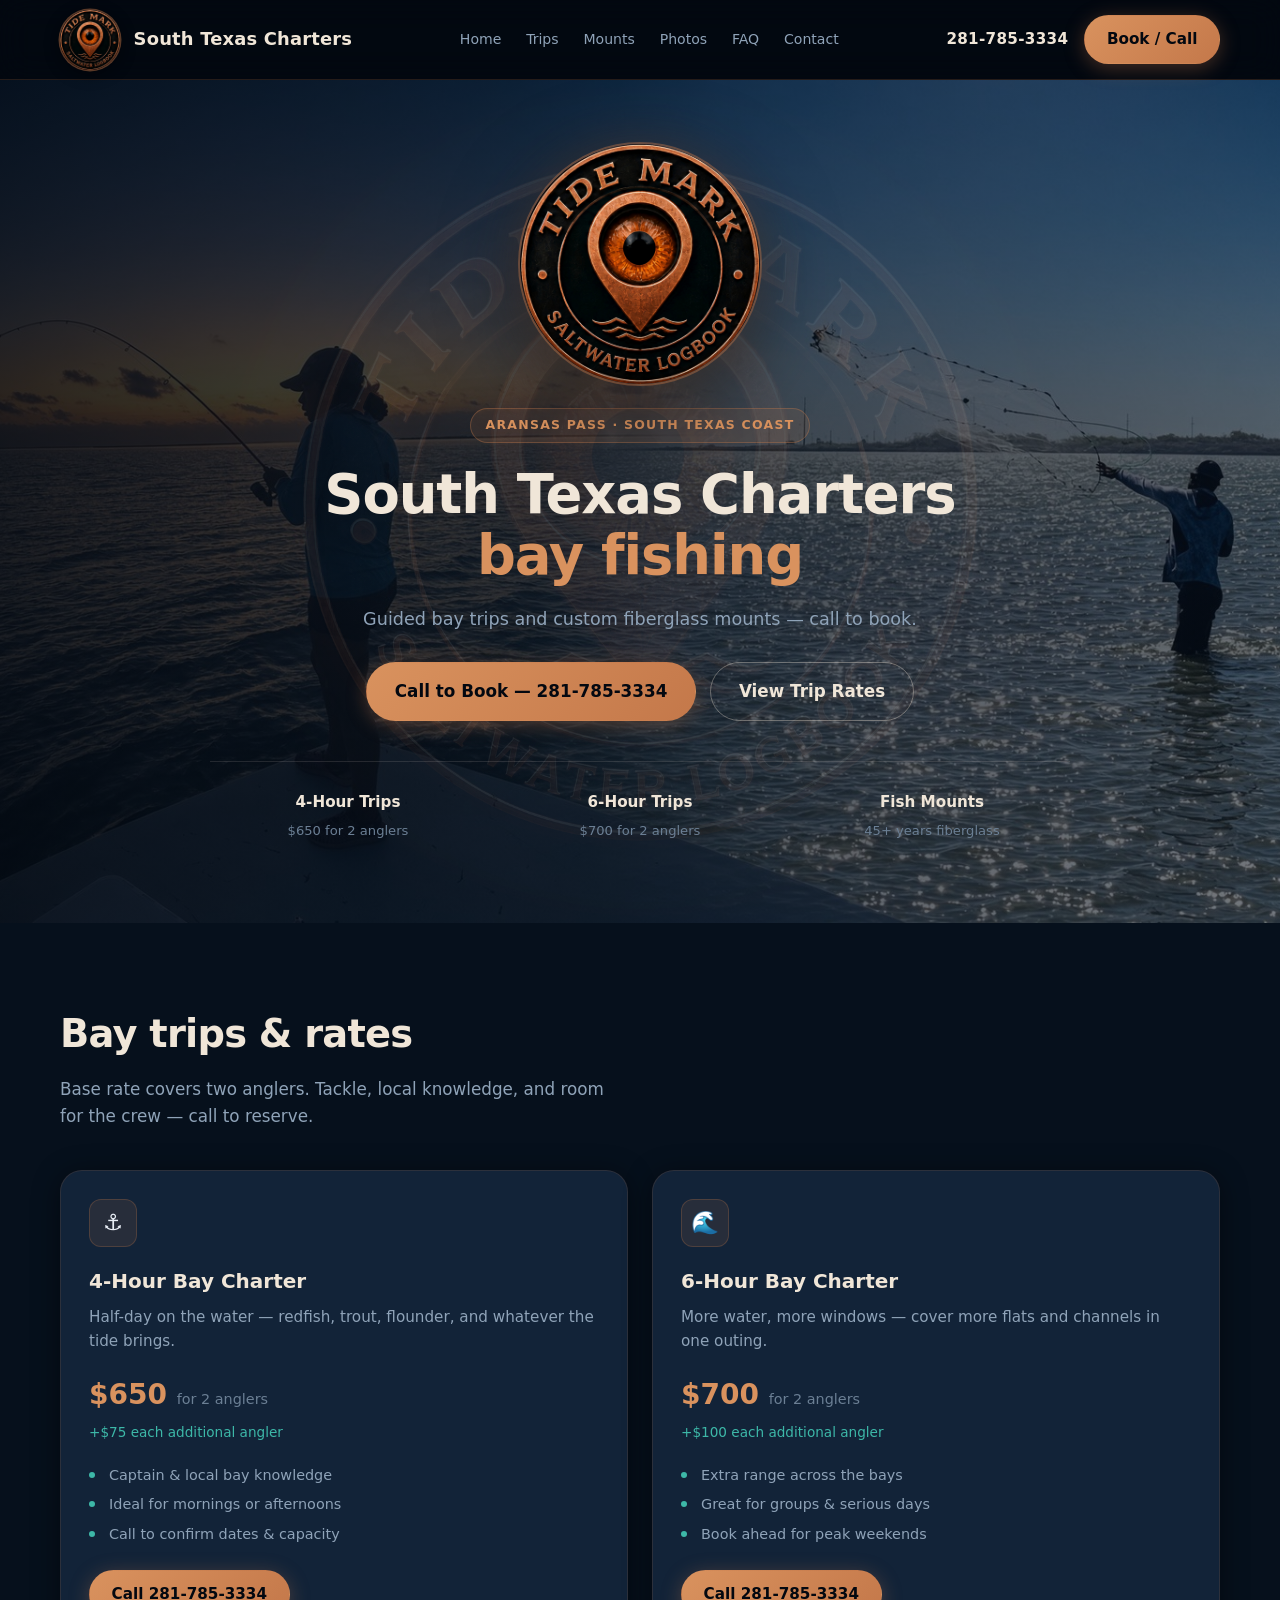
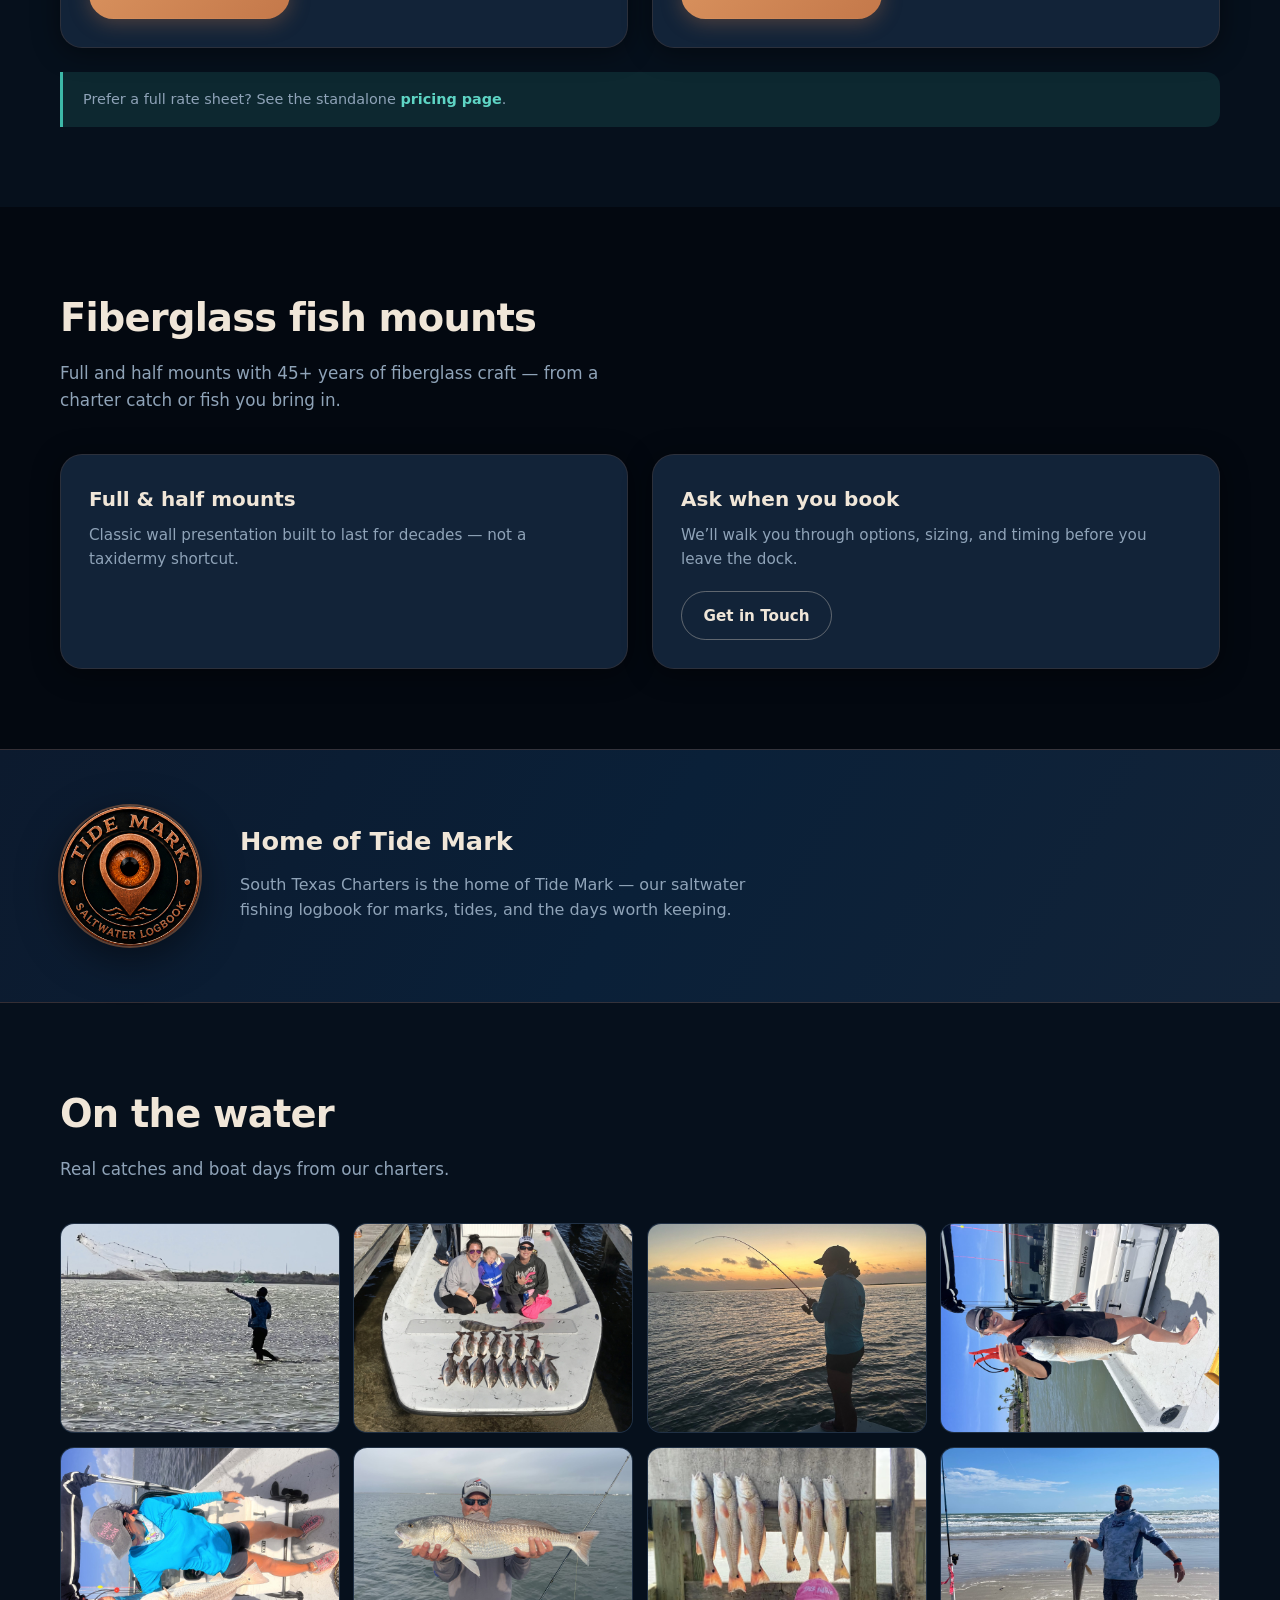
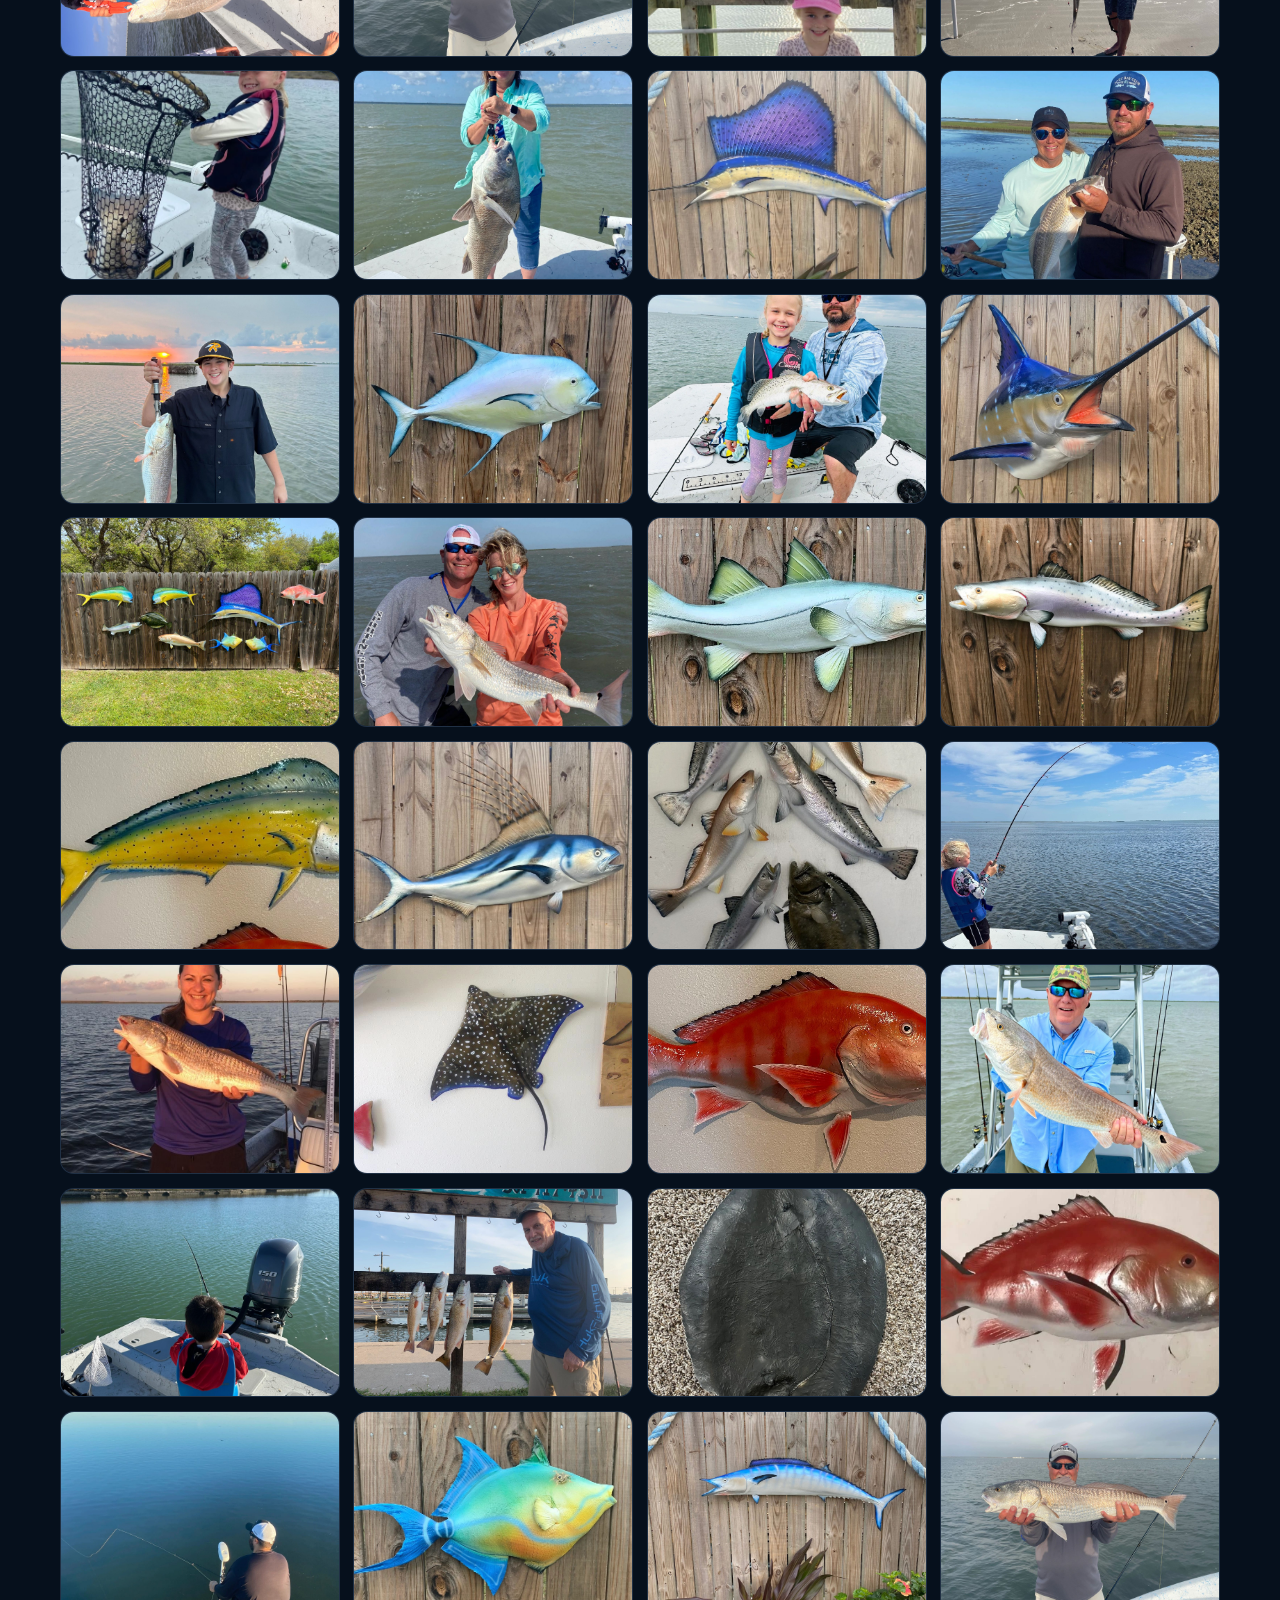
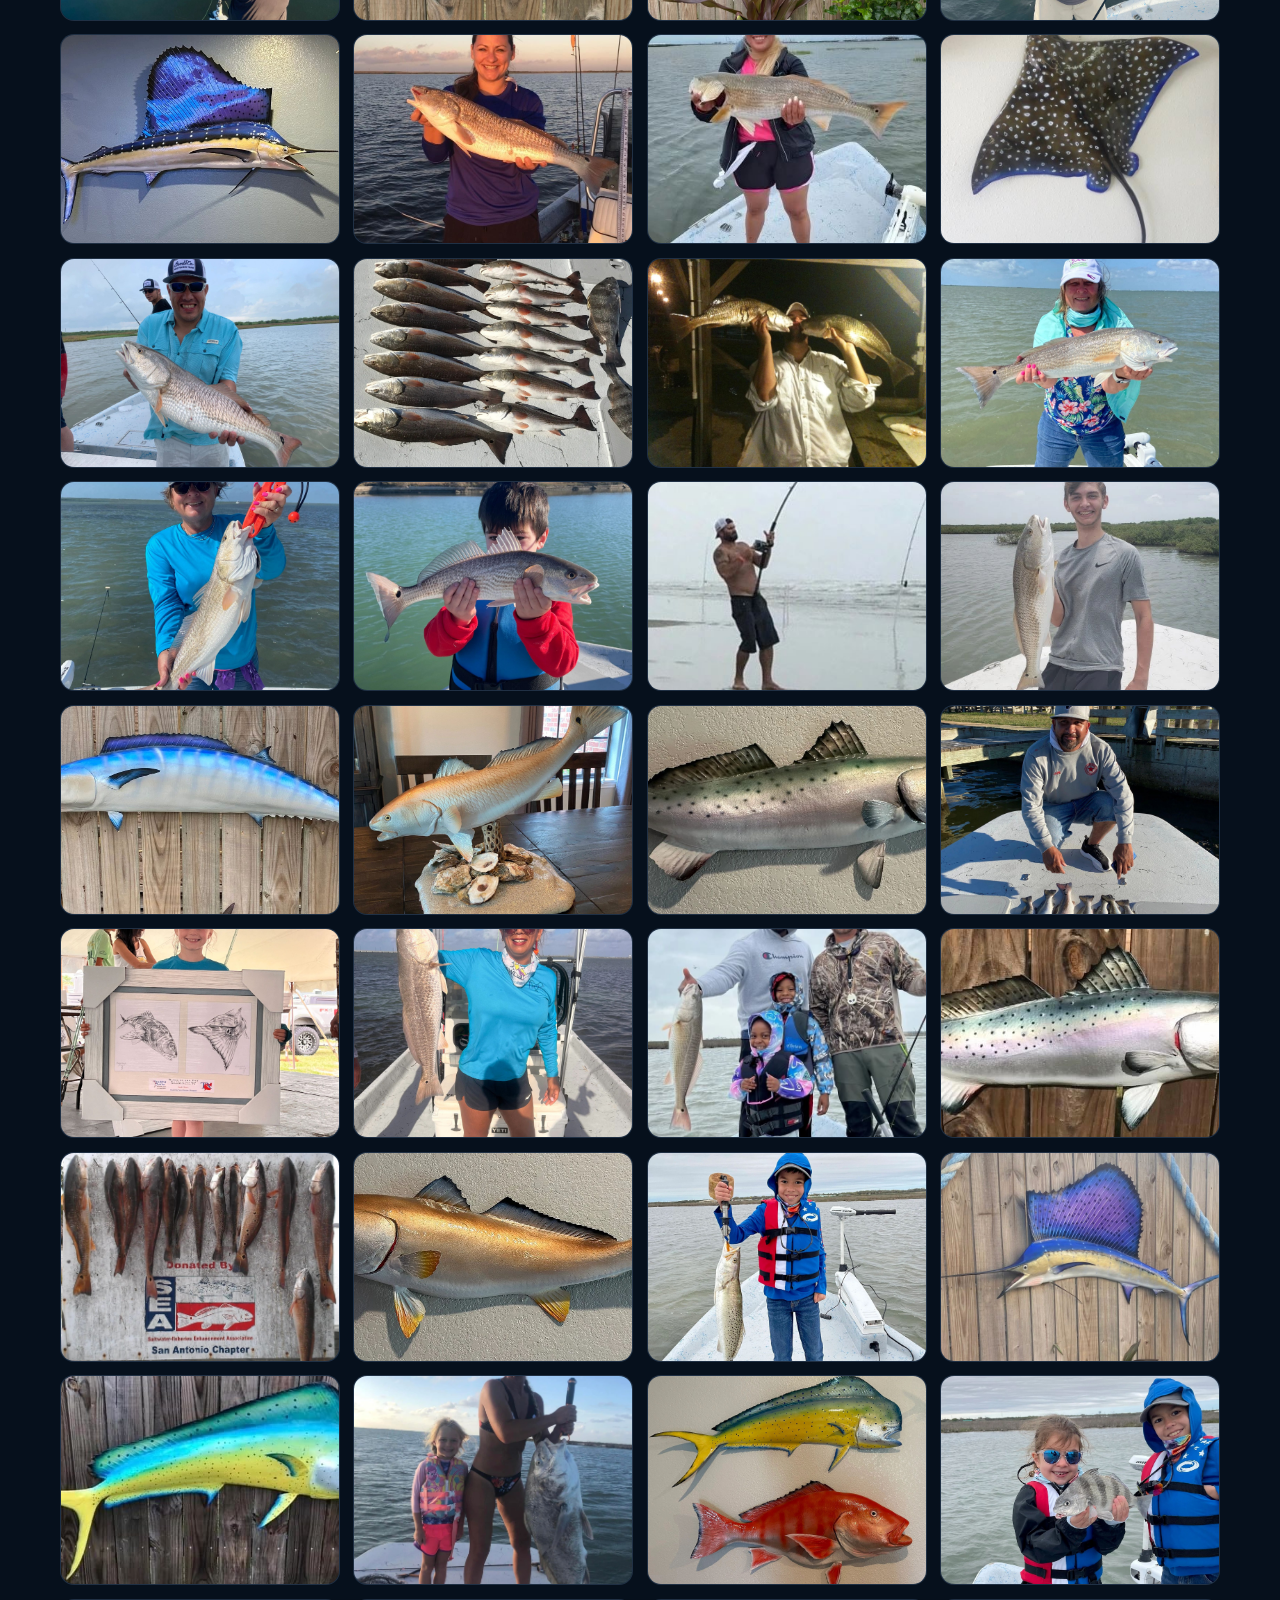
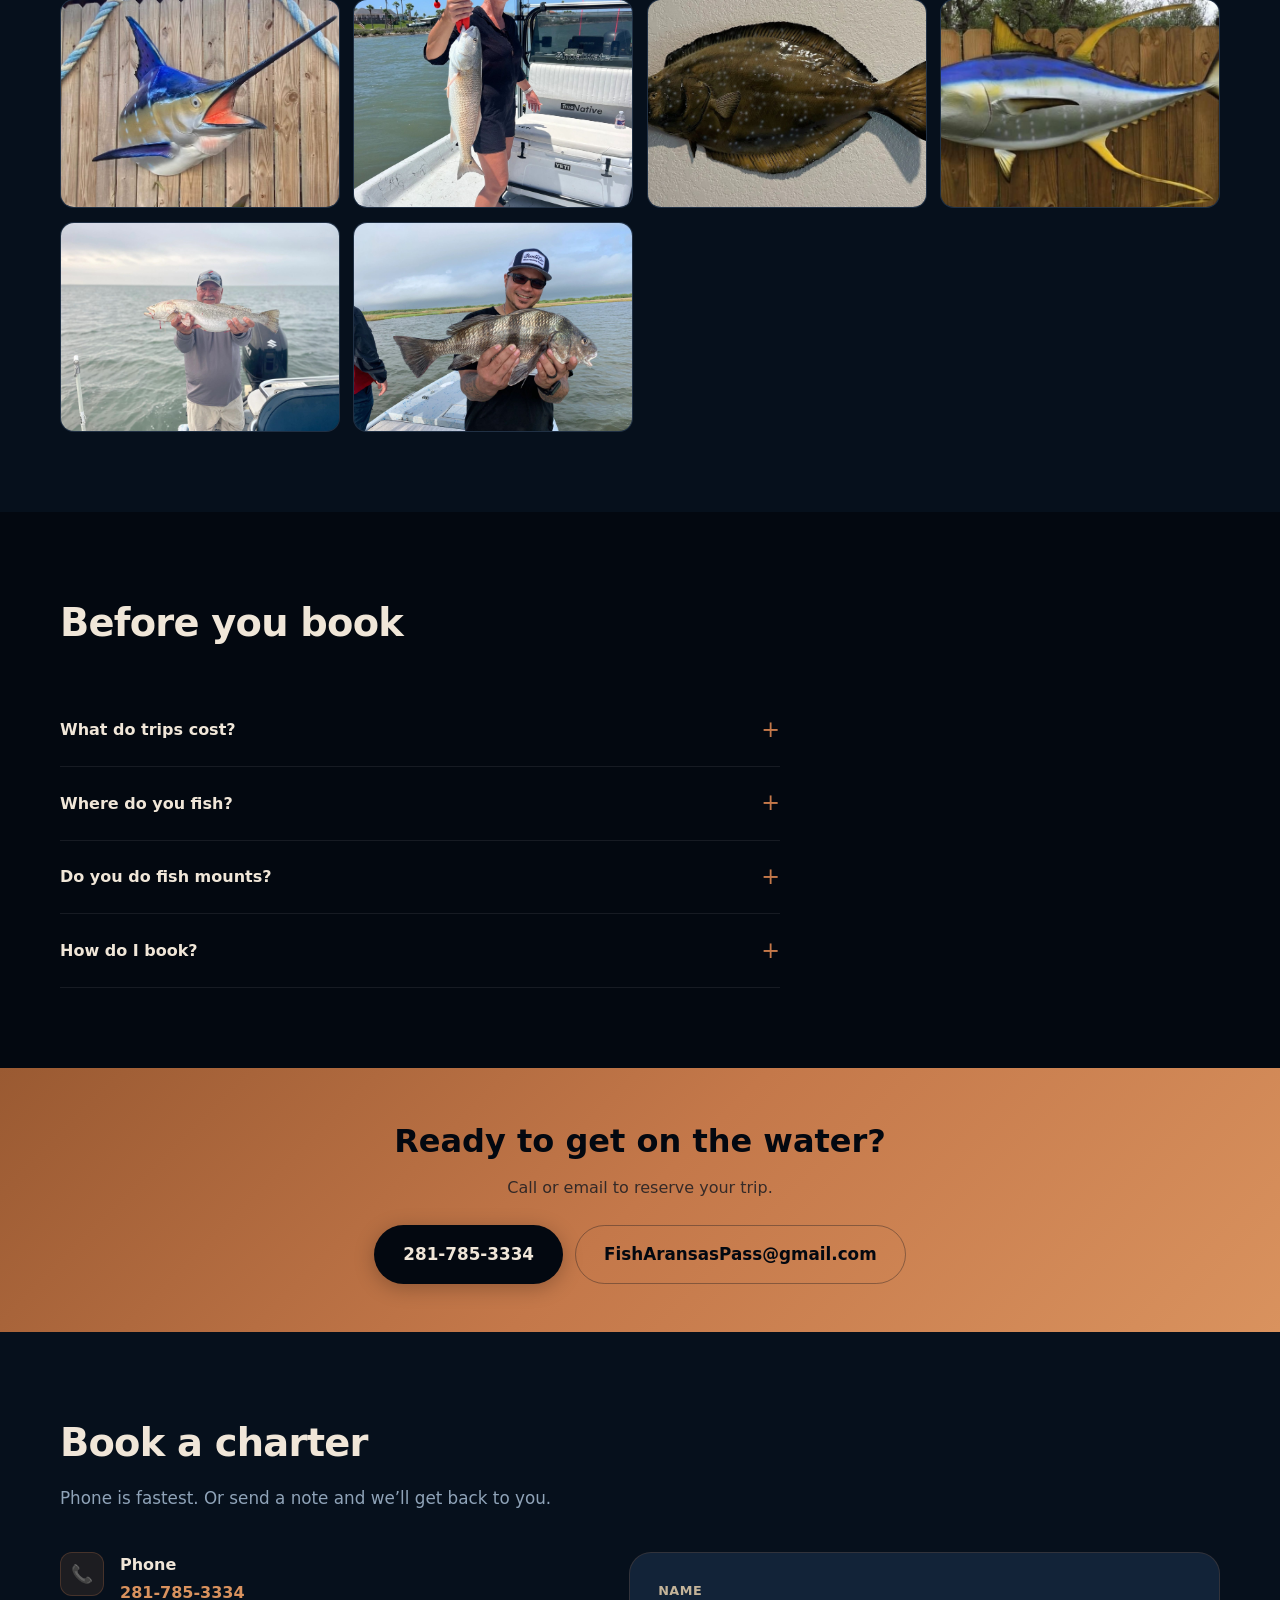
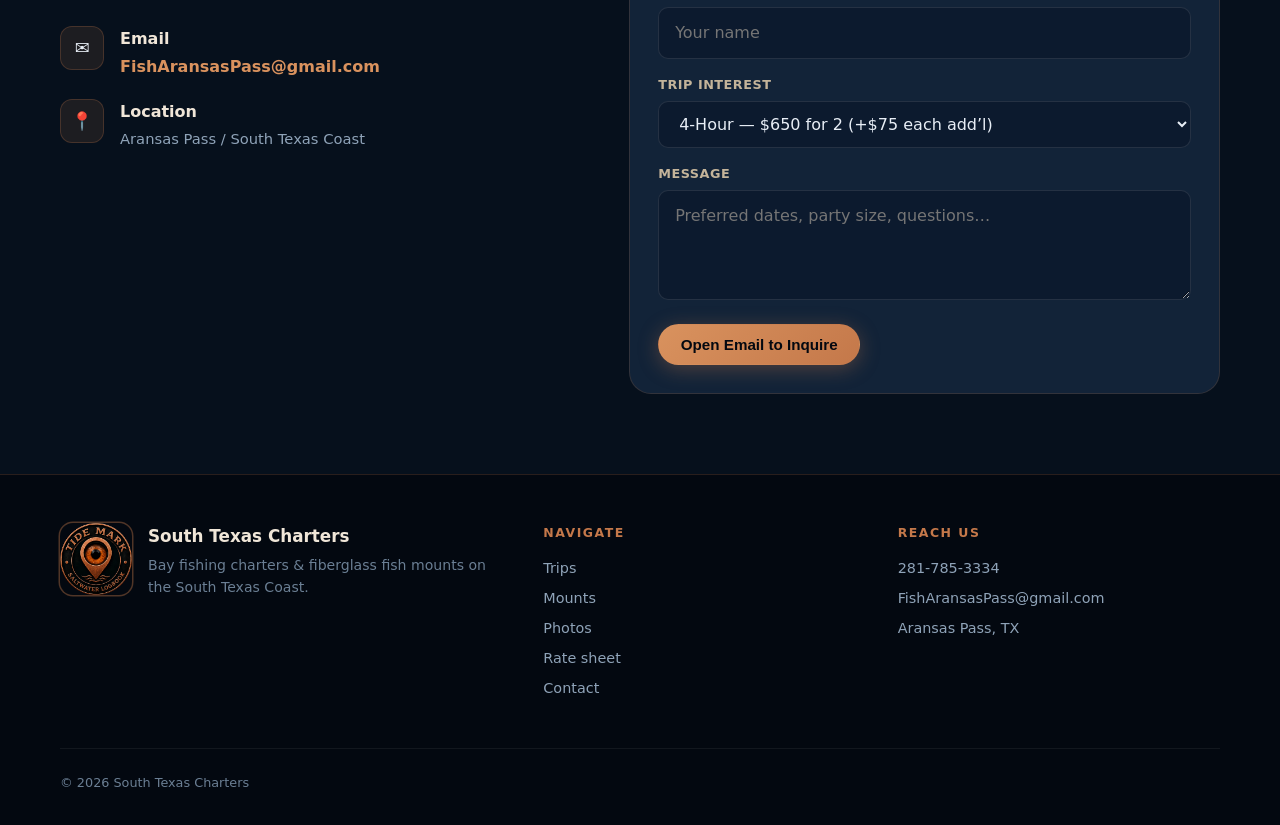
==== commit 1a02e215: "Add full old-site photo gallery and tighten site copy Include all recovered GoDaddy gallery photos p" ====
--- a/index.html
+++ b/index.html
@@ -17,13 +17,12 @@
         <img class="brand-seal" src="assets/tide-mark-seal.png" width="60" height="60" alt="Tide Mark Saltwater Logbook seal — South Texas Charters" />
         <span class="brand-text">
           <span class="brand-name">South Texas Charters</span>
-          </span>
+        </span>
       </a>
 
       <nav class="nav-desktop" aria-label="Primary">
         <a href="#home">Home</a>
         <a href="#trips">Trips</a>
-        <a href="#pricing">Pricing</a>
         <a href="#mounts">Mounts</a>
         <a href="#photos">Photos</a>
         <a href="#faq">FAQ</a>
@@ -44,7 +43,6 @@
   <nav class="nav-mobile" aria-label="Mobile">
     <a href="#home">Home</a>
     <a href="#trips">Trips</a>
-    <a href="#pricing">Pricing</a>
     <a href="#mounts">Mounts</a>
     <a href="#photos">Photos</a>
     <a href="#faq">FAQ</a>
@@ -63,12 +61,10 @@
         </div>
         <div class="hero-badge">Aransas Pass · South Texas Coast</div>
         <h1>South Texas Charters<br /><span class="accent">bay fishing</span></h1>
-        <p class="hero-sub">
-          Fish the bays around Aransas Pass, Port Aransas, and Ingleside — then preserve the ones that matter with custom fiberglass mounts. South Texas Charters is the home of Tide Mark.
-        </p>
+        <p class="hero-sub">Guided bay trips and custom fiberglass mounts — call to book.</p>
         <div class="hero-ctas">
           <a class="btn btn-primary btn-lg" href="tel:2817853334">Call to Book — 281-785-3334</a>
-          <a class="btn btn-secondary btn-lg" href="#pricing">View Trip Rates</a>
+          <a class="btn btn-secondary btn-lg" href="#trips">View Trip Rates</a>
         </div>
         <div class="hero-meta">
           <div class="hero-meta-item">
@@ -87,12 +83,12 @@
       </div>
     </section>
 
-    <!-- TRIPS -->
+    <!-- TRIPS / PRICING (merged) -->
     <section class="section section-alt" id="trips">
       <div class="container">
         <div class="section-header">
-          <h2 class="section-title">Bay trips on the South Texas Coast</h2>
-          <p class="section-lead">Charter-first fishing out of Aransas Pass. Tackle, local knowledge, and room for the whole crew.</p>
+          <h2 class="section-title">Bay trips &amp; rates</h2>
+          <p class="section-lead">Base rate covers two anglers. Tackle, local knowledge, and room for the crew — call to reserve.</p>
         </div>
         <div class="cards-grid two">
           <article class="card">
@@ -122,108 +118,54 @@
             <a class="btn btn-primary" href="tel:2817853334">Call 281-785-3334</a>
           </article>
         </div>
-      </div>
-    </section>
-
-    <!-- PRICING -->
-    <section class="section" id="pricing">
+        <p class="pricing-note">
+          Prefer a full rate sheet? See the standalone <a href="pricing.html" style="color:var(--seafoam-bright);font-weight:600">pricing page</a>.
+        </p>
+      </div>
+    </section>
+
+    <!-- MOUNTS -->
+    <section class="section" id="mounts">
       <div class="container">
         <div class="section-header">
-          <h2 class="section-title">Straightforward trip pricing</h2>
-          <p class="section-lead">Base rate covers two anglers. Add guests at the rates below. No online booking fees — call to reserve.</p>
+          <h2 class="section-title">Fiberglass fish mounts</h2>
+          <p class="section-lead">Full and half mounts with 45+ years of fiberglass craft — from a charter catch or fish you bring in.</p>
         </div>
         <div class="cards-grid two">
           <article class="card">
-            <h3>4-Hour Trip</h3>
-            <div class="card-price">$650 <span>for 2</span></div>
-            <div class="card-extra">+$75 each additional</div>
-            <a class="btn btn-primary" href="tel:2817853334">Book This Trip</a>
+            <h3>Full &amp; half mounts</h3>
+            <p>Classic wall presentation built to last for decades — not a taxidermy shortcut.</p>
           </article>
           <article class="card">
-            <h3>6-Hour Trip</h3>
-            <div class="card-price">$700 <span>for 2</span></div>
-            <div class="card-extra">+$100 each additional</div>
-            <a class="btn btn-primary" href="tel:2817853334">Call to Book</a>
+            <h3>Ask when you book</h3>
+            <p>We’ll walk you through options, sizing, and timing before you leave the dock.</p>
+            <a class="btn btn-secondary" href="#contact">Get in Touch</a>
           </article>
         </div>
-        <p class="pricing-note">
-          Prefer a full rate sheet? See the standalone <a href="pricing.html" style="color:var(--seafoam-bright);font-weight:600">pricing page</a>.
-          Questions on group size or mounts? Call <a href="tel:2817853334" style="color:var(--copper-bright);font-weight:600">281-785-3334</a>
-          or email <a href="mailto:FishAransasPass@gmail.com" style="color:var(--copper-bright);font-weight:600">FishAransasPass@gmail.com</a>.
-        </p>
-      </div>
-    </section>
-
-    <!-- MOUNTS -->
-    <section class="section section-alt" id="mounts">
-      <div class="container">
-        <div class="section-header">
-          <h2 class="section-title">Fiberglass mounts that last</h2>
-          <p class="section-lead">Secondary to charters — but a proud craft. Full and half mounts with 45+ years of fiberglass experience.</p>
-        </div>
-        <div class="mounts-grid">
-          <div>
-            <ul class="mounts-features">
-              <li>
-                <div>
-                  <strong>Full &amp; half mounts</strong>
-                  Classic wall presentation for the fish that earned it.
-                </div>
-              </li>
-              <li>
-                <div>
-                  <strong>45+ years fiberglass craft</strong>
-                  Durable replicas built to hang for decades — not a taxidermy shortcut.
-                </div>
-              </li>
-              <li>
-                <div>
-                  <strong>Charter catch or bring your own</strong>
-                  Mount from a trip with us or from fish you already took.
-                </div>
-              </li>
-              <li>
-                <div>
-                  <strong>Ask before you leave the dock</strong>
-                  We’ll walk you through options, sizing, and timing.
-                </div>
-              </li>
-            </ul>
-            <div class="mt-2">
-              <a class="btn btn-primary" href="tel:2817853334">Ask About Mounts — 281-785-3334</a>
-            </div>
-          </div>
-          <aside class="mounts-badge">
-            <img src="assets/tide-mark-seal.png" alt="Tide Mark Saltwater Logbook seal" width="120" height="120" />
-            <h3>Mark the ones that matter</h3>
-            <p>Charter the day. Log the catch. Mount the memory — South Texas Charters &amp; Tide Mark.</p>
-            <a class="btn btn-secondary" href="#contact">Get in Touch</a>
-          </aside>
-        </div>
-      </div>
-    </section>
-
-    <!-- TIDEMARK BAND -->
+      </div>
+    </section>
+
+    <!-- TIDEMARK BAND (single Tide Mark mention) -->
     <section class="tidemark-band" aria-label="Tide Mark">
       <div class="container tidemark-inner">
         <img class="tidemark-seal-lg" src="assets/tide-mark-seal.png" alt="Tide Mark Saltwater Logbook seal" width="140" height="140" />
         <div class="tidemark-copy">
           <h2>Home of Tide Mark</h2>
           <p>
-            Tide Mark is our fishing logbook — marks, tides, and the days you want to remember. Built for the same water we fish out of Aransas Pass.
+            South Texas Charters is the home of Tide Mark — our saltwater fishing logbook for marks, tides, and the days worth keeping.
           </p>
         </div>
       </div>
     </section>
 
     <!-- PHOTOS -->
-    <section class="section" id="photos">
+    <section class="section section-alt" id="photos">
       <div class="container">
         <div class="section-header">
-          <h2 class="section-title">Bay fishing moments</h2>
-          <p class="section-lead">Real catches and boat days from the bays around Aransas Pass — the fish, family, and water that make the trip.</p>
-        </div>
-        <div class="photo-grid">
+          <h2 class="section-title">On the water</h2>
+          <p class="section-lead">Real catches and boat days from our charters.</p>
+        </div>
+                <div class="photo-grid">
           <figure class="photo-card">
             <img src="assets/photos/cast-net-bay.jpeg" alt="Cast net on the South Texas bay" loading="lazy" />
           </figure>
@@ -231,14 +173,215 @@
             <img src="assets/photos/on-the-boat.jpeg" alt="Family and a day’s catch on the boat" loading="lazy" />
           </figure>
           <figure class="photo-card">
-            <img src="assets/photos/sunset-angler-boat.jpg" alt="Angler working a bent rod at golden hour on the boat" loading="lazy" />
+            <img src="assets/photos/sunset-angler-boat.jpg" alt="Angler at golden hour on the boat" loading="lazy" />
+          </figure>
+          <figure class="photo-card">
+            <img src="assets/photos/woman-redfish-grips.jpeg" alt="Angler holding a redfish with grips" loading="lazy" />
+          </figure>
+          <figure class="photo-card">
+            <img src="assets/photos/woman-redfish-blue.jpeg" alt="Angler in blue holding a redfish" loading="lazy" />
+          </figure>
+          <figure class="photo-card">
+            <img src="assets/photos/man-redfish.jpg" alt="Angler holding a redfish" loading="lazy" />
+          </figure>
+          <figure class="photo-card">
+            <img src="assets/photos/girl-redfish-dock.jpg" alt="Young angler with a redfish catch on the dock" loading="lazy" />
+          </figure>
+          <figure class="photo-card">
+            <img src="assets/photos/man-beach-catch.jpg" alt="Angler with a catch on the beach" loading="lazy" />
+          </figure>
+          <figure class="photo-card">
+            <img src="assets/photos/old-000f4886-d59c-4d4e-83d9-c424b2e5e695.jpg" alt="South Texas Charters photo" loading="lazy" />
+          </figure>
+          <figure class="photo-card">
+            <img src="assets/photos/old-023ce0e1-f825-47d4-8bf3-aec891ed7c20.jpg" alt="South Texas Charters photo" loading="lazy" />
+          </figure>
+          <figure class="photo-card">
+            <img src="assets/photos/old-05ed8f47-9cb0-47ea-889a-ebdfffa4465c.jpg" alt="South Texas Charters photo" loading="lazy" />
+          </figure>
+          <figure class="photo-card">
+            <img src="assets/photos/old-06c793a1-ed0f-4478-b30a-90521d8ac0d9.jpg" alt="South Texas Charters photo" loading="lazy" />
+          </figure>
+          <figure class="photo-card">
+            <img src="assets/photos/old-0d6ba583-72db-4946-8b1c-5002dcd36900.jpg" alt="South Texas Charters photo" loading="lazy" />
+          </figure>
+          <figure class="photo-card">
+            <img src="assets/photos/old-0e6b59c4-b8ee-436a-84cb-e73bdb386990.jpg" alt="South Texas Charters photo" loading="lazy" />
+          </figure>
+          <figure class="photo-card">
+            <img src="assets/photos/old-139712a6-0bce-4027-a035-8a43756ff435.jpg" alt="South Texas Charters photo" loading="lazy" />
+          </figure>
+          <figure class="photo-card">
+            <img src="assets/photos/old-157368ad-2f7f-41f8-a791-c43c252a5b71.jpg" alt="South Texas Charters photo" loading="lazy" />
+          </figure>
+          <figure class="photo-card">
+            <img src="assets/photos/old-1b88c456-8a47-4de3-87e8-288ab0782216.jpg" alt="South Texas Charters photo" loading="lazy" />
+          </figure>
+          <figure class="photo-card">
+            <img src="assets/photos/old-1ba6c179-1497-4614-b16f-48532108fd8e.jpg" alt="South Texas Charters photo" loading="lazy" />
+          </figure>
+          <figure class="photo-card">
+            <img src="assets/photos/old-1d571c46-31f7-49f4-8fcf-bff58be0d7aa.jpg" alt="South Texas Charters photo" loading="lazy" />
+          </figure>
+          <figure class="photo-card">
+            <img src="assets/photos/old-276d2278-d3f4-4c50-91dd-c359989dd1ff.jpg" alt="South Texas Charters photo" loading="lazy" />
+          </figure>
+          <figure class="photo-card">
+            <img src="assets/photos/old-2792c9f3-78f4-4241-ae09-a5fa842069ef.jpg" alt="South Texas Charters photo" loading="lazy" />
+          </figure>
+          <figure class="photo-card">
+            <img src="assets/photos/old-28c7daf9-1a0c-4236-9c3e-f246cc7dc9fb.jpg" alt="South Texas Charters photo" loading="lazy" />
+          </figure>
+          <figure class="photo-card">
+            <img src="assets/photos/old-2c046a2b-2e77-494a-b1b5-0a336f7693ab.jpg" alt="South Texas Charters photo" loading="lazy" />
+          </figure>
+          <figure class="photo-card">
+            <img src="assets/photos/old-2d9d396e-650e-44f8-8917-849359ad21b9.jpg" alt="South Texas Charters photo" loading="lazy" />
+          </figure>
+          <figure class="photo-card">
+            <img src="assets/photos/old-2ee24896-c62b-4650-94ea-a2b0aeac9d73.jpg" alt="South Texas Charters photo" loading="lazy" />
+          </figure>
+          <figure class="photo-card">
+            <img src="assets/photos/old-3e128be0-2e6f-44b6-9fd6-28e06f11f86e.jpg" alt="South Texas Charters photo" loading="lazy" />
+          </figure>
+          <figure class="photo-card">
+            <img src="assets/photos/old-42c574fa-f0fb-41da-aaf4-d02177a8f648.jpg" alt="South Texas Charters photo" loading="lazy" />
+          </figure>
+          <figure class="photo-card">
+            <img src="assets/photos/old-53b0f5ef-c583-40b5-806c-5eb5877d1b35.jpg" alt="South Texas Charters photo" loading="lazy" />
+          </figure>
+          <figure class="photo-card">
+            <img src="assets/photos/old-546cd43b-7e27-4d97-b38e-e272b7c082d6.jpg" alt="South Texas Charters photo" loading="lazy" />
+          </figure>
+          <figure class="photo-card">
+            <img src="assets/photos/old-5709e090-8dd2-4c31-bb20-41ad8007cd09.jpg" alt="South Texas Charters photo" loading="lazy" />
+          </figure>
+          <figure class="photo-card">
+            <img src="assets/photos/old-5861ae60-e467-436b-9023-28814bfb8eca.jpg" alt="South Texas Charters photo" loading="lazy" />
+          </figure>
+          <figure class="photo-card">
+            <img src="assets/photos/old-59871c61-ed62-4669-a089-fed4cc4715d0.jpg" alt="South Texas Charters photo" loading="lazy" />
+          </figure>
+          <figure class="photo-card">
+            <img src="assets/photos/old-5c6289f1-4f25-4e97-b272-48e5860783ed.jpg" alt="South Texas Charters photo" loading="lazy" />
+          </figure>
+          <figure class="photo-card">
+            <img src="assets/photos/old-5eb44b97-24e3-4801-bc21-9b28fff13ae2.jpg" alt="South Texas Charters photo" loading="lazy" />
+          </figure>
+          <figure class="photo-card">
+            <img src="assets/photos/old-60352d98-9e5c-4c6a-b533-f765c979f1b0.jpg" alt="South Texas Charters photo" loading="lazy" />
+          </figure>
+          <figure class="photo-card">
+            <img src="assets/photos/old-66a0b77d-e285-42a6-be42-d3ff8e429b6c.jpg" alt="South Texas Charters photo" loading="lazy" />
+          </figure>
+          <figure class="photo-card">
+            <img src="assets/photos/old-69f838e0-6bce-4944-adc0-6cb9675bfda0.jpg" alt="South Texas Charters photo" loading="lazy" />
+          </figure>
+          <figure class="photo-card">
+            <img src="assets/photos/old-6a3203b5-1b8f-405e-b7f9-25df6cd858b7.jpg" alt="South Texas Charters photo" loading="lazy" />
+          </figure>
+          <figure class="photo-card">
+            <img src="assets/photos/old-6c6cdba0-7d72-4089-b034-04798a0c6088.jpg" alt="South Texas Charters photo" loading="lazy" />
+          </figure>
+          <figure class="photo-card">
+            <img src="assets/photos/old-70fb544f-f6d6-4254-8c6a-6b5f8e0c68c2.jpg" alt="South Texas Charters photo" loading="lazy" />
+          </figure>
+          <figure class="photo-card">
+            <img src="assets/photos/old-7e6dfdb5-0961-4bab-ab57-7947f1071ae2.jpg" alt="South Texas Charters photo" loading="lazy" />
+          </figure>
+          <figure class="photo-card">
+            <img src="assets/photos/old-7f1cf48e-41bb-42d4-b159-e2ca9992c92d.jpg" alt="South Texas Charters photo" loading="lazy" />
+          </figure>
+          <figure class="photo-card">
+            <img src="assets/photos/old-825cf042-02fc-463f-b1c6-34e33bb44bc7.jpg" alt="South Texas Charters photo" loading="lazy" />
+          </figure>
+          <figure class="photo-card">
+            <img src="assets/photos/old-861284d5-98a2-4d16-8b4c-e3bc26456bc7.jpg" alt="South Texas Charters photo" loading="lazy" />
+          </figure>
+          <figure class="photo-card">
+            <img src="assets/photos/old-881cb977-1801-43f5-98fe-8a10407f911a.jpg" alt="South Texas Charters photo" loading="lazy" />
+          </figure>
+          <figure class="photo-card">
+            <img src="assets/photos/old-883740bf-982c-498f-aace-272d605b316e.jpg" alt="South Texas Charters photo" loading="lazy" />
+          </figure>
+          <figure class="photo-card">
+            <img src="assets/photos/old-9177a917-28fa-4da5-bd01-85f018e9625b.jpg" alt="South Texas Charters photo" loading="lazy" />
+          </figure>
+          <figure class="photo-card">
+            <img src="assets/photos/old-91c92305-87af-4fbd-9582-aa510a6c4800.jpg" alt="South Texas Charters photo" loading="lazy" />
+          </figure>
+          <figure class="photo-card">
+            <img src="assets/photos/old-98d68f81-c103-4efa-ad64-8109fba997f9.jpg" alt="South Texas Charters photo" loading="lazy" />
+          </figure>
+          <figure class="photo-card">
+            <img src="assets/photos/old-9df3cb17-3629-4f9d-a34b-cc61e4edcfe2.jpg" alt="South Texas Charters photo" loading="lazy" />
+          </figure>
+          <figure class="photo-card">
+            <img src="assets/photos/old-a195e50f-1421-420c-acb7-bf919182e447.jpg" alt="South Texas Charters photo" loading="lazy" />
+          </figure>
+          <figure class="photo-card">
+            <img src="assets/photos/old-a9a48c40-48a8-47f0-8c03-799502e02f20.jpg" alt="South Texas Charters photo" loading="lazy" />
+          </figure>
+          <figure class="photo-card">
+            <img src="assets/photos/old-aaa10080-139b-428e-ac66-bfa39dddc7d2.jpg" alt="South Texas Charters photo" loading="lazy" />
+          </figure>
+          <figure class="photo-card">
+            <img src="assets/photos/old-b1be647b-f8d1-413b-8583-275bdd5b2c83.jpg" alt="South Texas Charters photo" loading="lazy" />
+          </figure>
+          <figure class="photo-card">
+            <img src="assets/photos/old-b525c713-e1f3-4d7e-8edf-548461abda4e.jpg" alt="South Texas Charters photo" loading="lazy" />
+          </figure>
+          <figure class="photo-card">
+            <img src="assets/photos/old-b98b3b44-d9ae-4e57-ac37-4b22ddb42cb1.jpg" alt="South Texas Charters photo" loading="lazy" />
+          </figure>
+          <figure class="photo-card">
+            <img src="assets/photos/old-bbfe1ce0-0b1b-4dc9-a89c-ffb34febc3b8.jpg" alt="South Texas Charters photo" loading="lazy" />
+          </figure>
+          <figure class="photo-card">
+            <img src="assets/photos/old-bfa136fa-1e38-401f-be79-296796c3c9e0.jpg" alt="South Texas Charters photo" loading="lazy" />
+          </figure>
+          <figure class="photo-card">
+            <img src="assets/photos/old-c0b3f4b3-fd97-4edd-bca9-b17c18287f8f.jpg" alt="South Texas Charters photo" loading="lazy" />
+          </figure>
+          <figure class="photo-card">
+            <img src="assets/photos/old-c5d04b20-39c7-4f74-b14f-40b3d458aefd.jpg" alt="South Texas Charters photo" loading="lazy" />
+          </figure>
+          <figure class="photo-card">
+            <img src="assets/photos/old-cd06fc8a-e766-4823-8759-c0654c988666.jpg" alt="South Texas Charters photo" loading="lazy" />
+          </figure>
+          <figure class="photo-card">
+            <img src="assets/photos/old-d6b3e45a-2e9c-4a4a-9529-246e115179ea.jpg" alt="South Texas Charters photo" loading="lazy" />
+          </figure>
+          <figure class="photo-card">
+            <img src="assets/photos/old-e108c878-9ce3-4398-882c-129fe09f3d8f.jpg" alt="South Texas Charters photo" loading="lazy" />
+          </figure>
+          <figure class="photo-card">
+            <img src="assets/photos/old-e6f9ca39-d7f4-4922-bc93-29e503389618.jpg" alt="South Texas Charters photo" loading="lazy" />
+          </figure>
+          <figure class="photo-card">
+            <img src="assets/photos/old-ee88599b-6e02-4108-95bd-464f7defc090.jpg" alt="South Texas Charters photo" loading="lazy" />
+          </figure>
+          <figure class="photo-card">
+            <img src="assets/photos/old-ef850050-19d7-411e-a32a-6bc2b0e086e1.jpg" alt="South Texas Charters photo" loading="lazy" />
+          </figure>
+          <figure class="photo-card">
+            <img src="assets/photos/old-f1770c0f-6851-4a15-8c9b-69678a1b700f.jpg" alt="South Texas Charters photo" loading="lazy" />
+          </figure>
+          <figure class="photo-card">
+            <img src="assets/photos/old-f27b7345-a25b-4b84-87b4-cedd2881b090.jpg" alt="South Texas Charters photo" loading="lazy" />
+          </figure>
+          <figure class="photo-card">
+            <img src="assets/photos/old-f6fc7740-01f7-406c-931b-3183e613e6ad.jpg" alt="South Texas Charters photo" loading="lazy" />
+          </figure>
+          <figure class="photo-card">
+            <img src="assets/photos/old-f88eca2b-1789-447d-a439-e735e8c4509a.jpg" alt="South Texas Charters photo" loading="lazy" />
           </figure>
         </div>
       </div>
     </section>
 
     <!-- FAQ -->
-    <section class="section section-alt" id="faq">
+    <section class="section" id="faq">
       <div class="container">
         <div class="section-header">
           <h2 class="section-title">Before you book</h2>
@@ -247,7 +390,7 @@
           <details class="faq-item">
             <summary>What do trips cost?</summary>
             <div class="faq-a">
-              4-hour trips are $650 for 2 anglers (+$75 each additional). 6-hour trips are $700 for 2 anglers (+$100 each additional). Call 281-785-3334 to reserve.
+              4-hour trips are $650 for 2 anglers (+$75 each additional). 6-hour trips are $700 for 2 anglers (+$100 each additional).
             </div>
           </details>
           <details class="faq-item">
@@ -259,13 +402,7 @@
           <details class="faq-item">
             <summary>Do you do fish mounts?</summary>
             <div class="faq-a">
-              Yes — full and half fiberglass mounts with 45+ years of experience. Mounts are secondary to charters; ask when you call so we can plan sizing and timing.
-            </div>
-          </details>
-          <details class="faq-item">
-            <summary>What is Tide Mark?</summary>
-            <div class="faq-a">
-              Tide Mark is our fishing logbook app for saltwater catches, tides, and spots. South Texas Charters is the home of Tide Mark.
+              Yes — full and half fiberglass mounts with 45+ years of experience. Ask when you call so we can plan sizing and timing.
             </div>
           </details>
           <details class="faq-item">
@@ -284,7 +421,7 @@
     <section class="cta-banner">
       <div class="container">
         <h2>Ready to get on the water?</h2>
-        <p>Call South Texas Charters — Aransas Pass · South Texas Coast</p>
+        <p>Call or email to reserve your trip.</p>
         <div class="cta-actions">
           <a class="btn btn-on-copper btn-lg" href="tel:2817853334">281-785-3334</a>
           <a class="btn btn-ghost btn-lg" href="mailto:FishAransasPass@gmail.com">FishAransasPass@gmail.com</a>
@@ -293,7 +430,7 @@
     </section>
 
     <!-- CONTACT -->
-    <section class="section" id="contact">
+    <section class="section section-alt" id="contact">
       <div class="container">
         <div class="section-header">
           <h2 class="section-title">Book a charter</h2>
@@ -322,15 +459,6 @@
                 <p>Aransas Pass / South Texas Coast</p>
               </div>
             </div>
-            <div class="contact-row">
-              <div class="contact-icon" aria-hidden="true">
-                <img src="assets/tide-mark-seal-256.png" alt="" width="28" height="28" style="border-radius:50%" />
-              </div>
-              <div>
-                <strong>Tide Mark</strong>
-                <p>Home of the Tide Mark fishing logbook</p>
-              </div>
-            </div>
           </div>
 
           <form class="contact-form" action="mailto:FishAransasPass@gmail.com" method="get" enctype="text/plain">
@@ -366,15 +494,14 @@
           <img src="assets/tide-mark-seal.png" alt="Tide Mark Saltwater Logbook seal" width="72" height="72" />
           <div>
             <h3>South Texas Charters</h3>
-            <div class="powered">Home of Tide Mark</div>
             <p>Bay fishing charters &amp; fiberglass fish mounts on the South Texas Coast.</p>
           </div>
         </div>
         <div class="footer-col">
           <h4>Navigate</h4>
           <a href="#trips">Trips</a>
-          <a href="#pricing">Pricing</a>
           <a href="#mounts">Mounts</a>
+          <a href="#photos">Photos</a>
           <a href="pricing.html">Rate sheet</a>
           <a href="#contact">Contact</a>
         </div>
@@ -387,14 +514,13 @@
       </div>
       <div class="footer-bottom">
         <span>© 2026 South Texas Charters</span>
-        <span>User-supplied Tide Mark Saltwater Logbook seal · Preview only</span>
       </div>
     </div>
   </footer>
 
   <div class="mobile-bar" role="navigation" aria-label="Quick actions">
     <a class="btn btn-primary" href="tel:2817853334">Call 281-785-3334</a>
-    <a class="btn btn-secondary" href="#pricing">Rates</a>
+    <a class="btn btn-secondary" href="#trips">Rates</a>
   </div>
 
   <script src="js/main.js"></script>
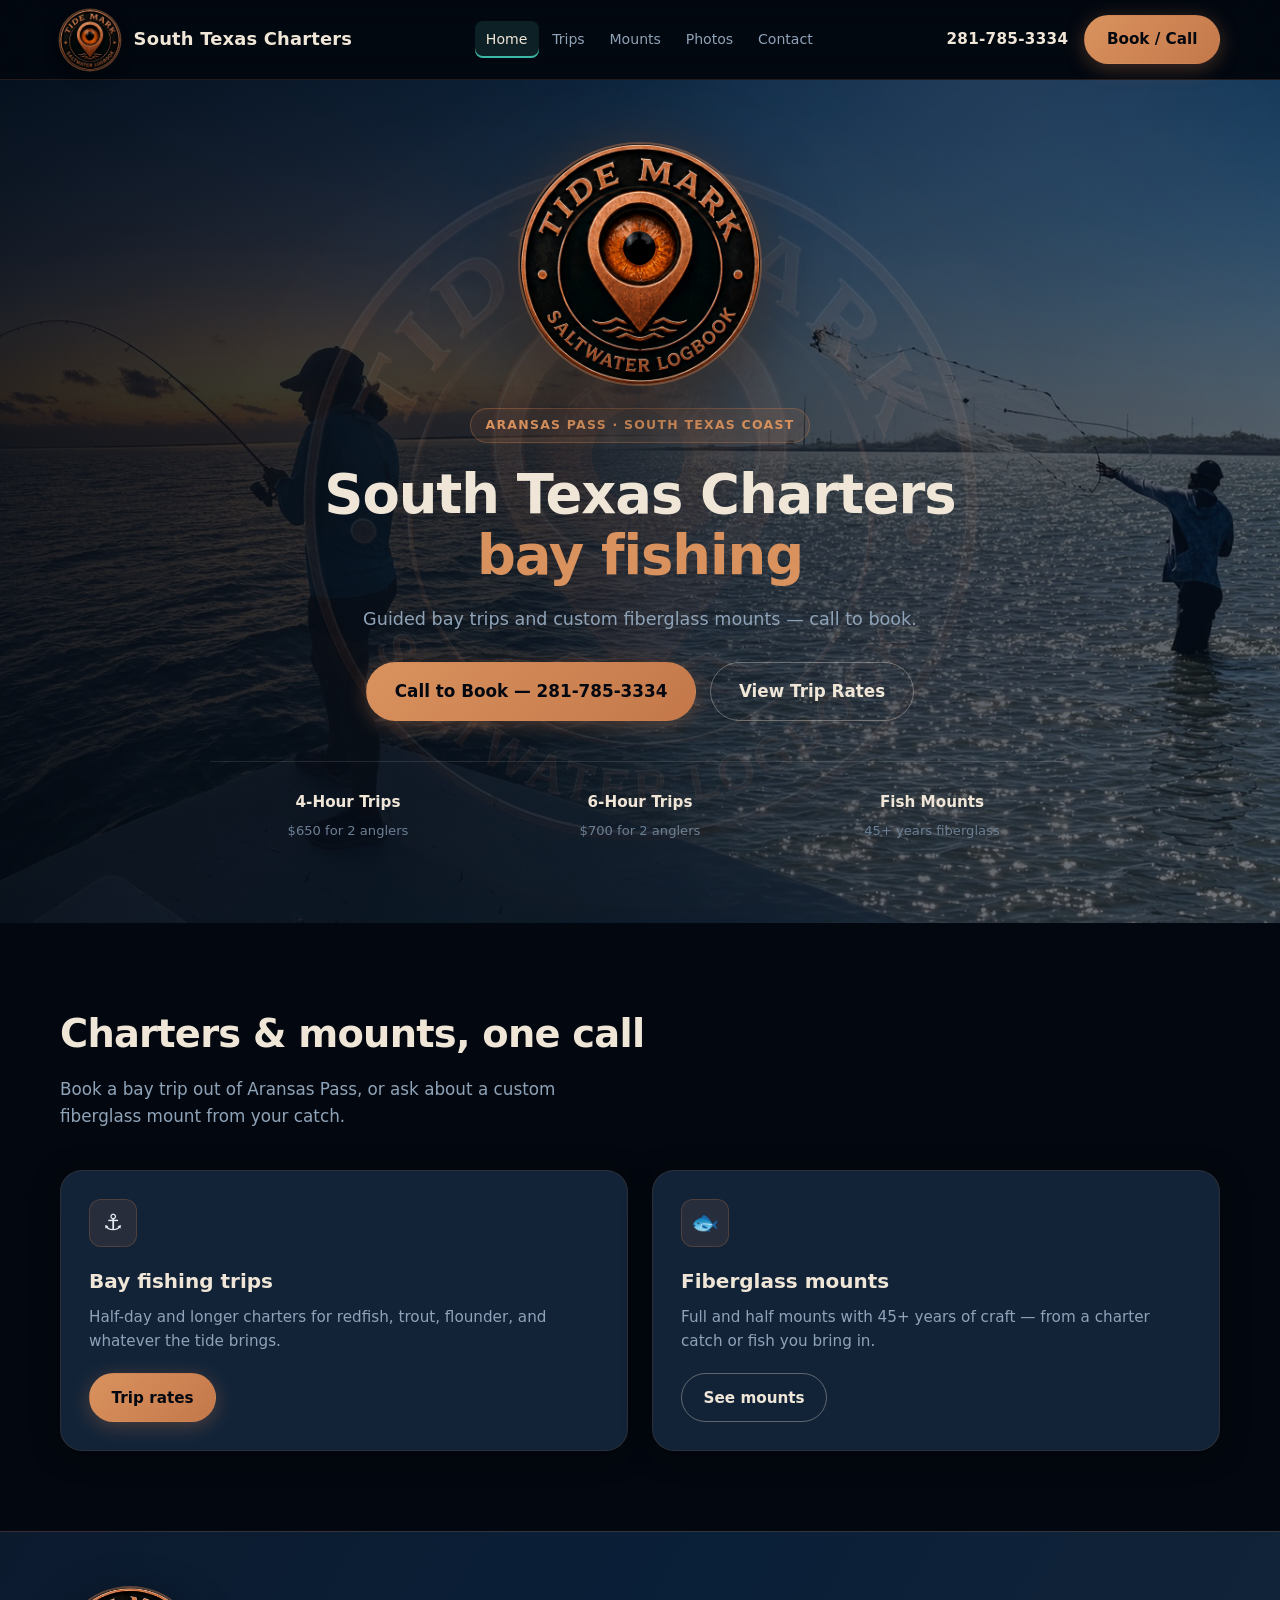
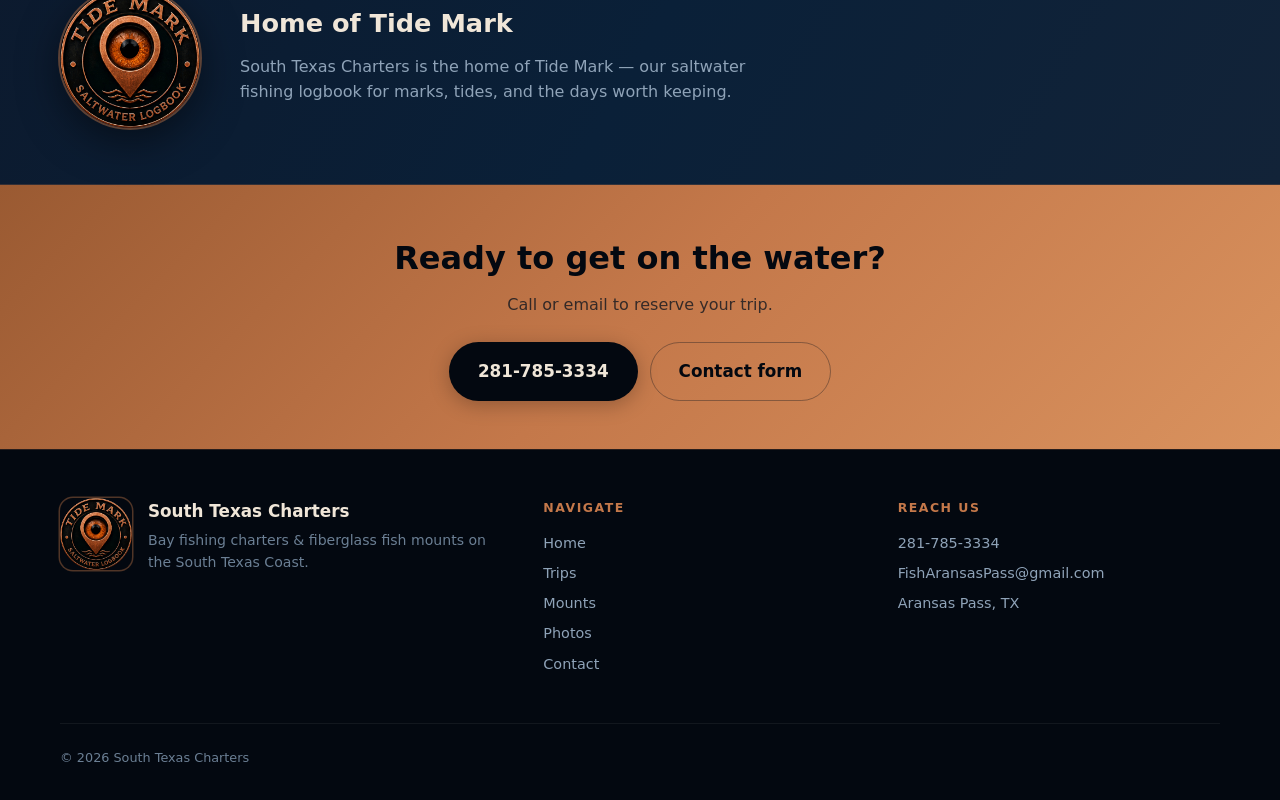
==== commit df55fdfd: "Split site into multi-page layout; separate mounts and catch photos; fix orientation Home, Trips, Mo" ====
--- a/index.html
+++ b/index.html
@@ -10,10 +10,9 @@
   <link rel="stylesheet" href="css/styles.css" />
 </head>
 <body>
-
   <header class="site-header">
     <div class="container header-inner">
-      <a href="#home" class="brand" aria-label="South Texas Charters home">
+      <a href="index.html" class="brand" aria-label="South Texas Charters home">
         <img class="brand-seal" src="assets/tide-mark-seal.png" width="60" height="60" alt="Tide Mark Saltwater Logbook seal — South Texas Charters" />
         <span class="brand-text">
           <span class="brand-name">South Texas Charters</span>
@@ -21,12 +20,11 @@
       </a>
 
       <nav class="nav-desktop" aria-label="Primary">
-        <a href="#home">Home</a>
-        <a href="#trips">Trips</a>
-        <a href="#mounts">Mounts</a>
-        <a href="#photos">Photos</a>
-        <a href="#faq">FAQ</a>
-        <a href="#contact">Contact</a>
+        <a href="index.html" class="active">Home</a>
+        <a href="trips.html">Trips</a>
+        <a href="mounts.html">Mounts</a>
+        <a href="photos.html">Photos</a>
+        <a href="contact.html">Contact</a>
       </nav>
 
       <div class="header-cta">
@@ -41,17 +39,14 @@
   </header>
 
   <nav class="nav-mobile" aria-label="Mobile">
-    <a href="#home">Home</a>
-    <a href="#trips">Trips</a>
-    <a href="#mounts">Mounts</a>
-    <a href="#photos">Photos</a>
-    <a href="#faq">FAQ</a>
-    <a href="#contact">Contact</a>
+    <a href="index.html" class="active">Home</a>
+    <a href="trips.html">Trips</a>
+    <a href="mounts.html">Mounts</a>
+    <a href="photos.html">Photos</a>
+    <a href="contact.html">Contact</a>
     <a class="btn btn-primary" href="tel:2817853334">Call 281-785-3334</a>
   </nav>
-
   <main>
-    <!-- HERO -->
     <section class="hero" id="home">
       <div class="hero-bg" role="img" aria-label="Sunset angler and cast net on a South Texas bay"></div>
       <img class="hero-watermark" src="assets/tide-mark-seal.png" alt="" aria-hidden="true" />
@@ -64,7 +59,7 @@
         <p class="hero-sub">Guided bay trips and custom fiberglass mounts — call to book.</p>
         <div class="hero-ctas">
           <a class="btn btn-primary btn-lg" href="tel:2817853334">Call to Book — 281-785-3334</a>
-          <a class="btn btn-secondary btn-lg" href="#trips">View Trip Rates</a>
+          <a class="btn btn-secondary btn-lg" href="trips.html">View Trip Rates</a>
         </div>
         <div class="hero-meta">
           <div class="hero-meta-item">
@@ -83,69 +78,29 @@
       </div>
     </section>
 
-    <!-- TRIPS / PRICING (merged) -->
-    <section class="section section-alt" id="trips">
+    <section class="section">
       <div class="container">
         <div class="section-header">
-          <h2 class="section-title">Bay trips &amp; rates</h2>
-          <p class="section-lead">Base rate covers two anglers. Tackle, local knowledge, and room for the crew — call to reserve.</p>
+          <h2 class="section-title">Charters &amp; mounts, one call</h2>
+          <p class="section-lead">Book a bay trip out of Aransas Pass, or ask about a custom fiberglass mount from your catch.</p>
         </div>
         <div class="cards-grid two">
           <article class="card">
             <div class="card-icon" aria-hidden="true">⚓</div>
-            <h3>4-Hour Bay Charter</h3>
-            <p>Half-day on the water — redfish, trout, flounder, and whatever the tide brings.</p>
-            <div class="card-price">$650 <span>for 2 anglers</span></div>
-            <div class="card-extra">+$75 each additional angler</div>
-            <ul>
-              <li>Captain &amp; local bay knowledge</li>
-              <li>Ideal for mornings or afternoons</li>
-              <li>Call to confirm dates &amp; capacity</li>
-            </ul>
-            <a class="btn btn-primary" href="tel:2817853334">Call 281-785-3334</a>
+            <h3>Bay fishing trips</h3>
+            <p>Half-day and longer charters for redfish, trout, flounder, and whatever the tide brings.</p>
+            <a class="btn btn-primary" href="trips.html">Trip rates</a>
           </article>
           <article class="card">
-            <div class="card-icon" aria-hidden="true">🌊</div>
-            <h3>6-Hour Bay Charter</h3>
-            <p>More water, more windows — cover more flats and channels in one outing.</p>
-            <div class="card-price">$700 <span>for 2 anglers</span></div>
-            <div class="card-extra">+$100 each additional angler</div>
-            <ul>
-              <li>Extra range across the bays</li>
-              <li>Great for groups &amp; serious days</li>
-              <li>Book ahead for peak weekends</li>
-            </ul>
-            <a class="btn btn-primary" href="tel:2817853334">Call 281-785-3334</a>
-          </article>
-        </div>
-        <p class="pricing-note">
-          Prefer a full rate sheet? See the standalone <a href="pricing.html" style="color:var(--seafoam-bright);font-weight:600">pricing page</a>.
-        </p>
-      </div>
-    </section>
-
-    <!-- MOUNTS -->
-    <section class="section" id="mounts">
-      <div class="container">
-        <div class="section-header">
-          <h2 class="section-title">Fiberglass fish mounts</h2>
-          <p class="section-lead">Full and half mounts with 45+ years of fiberglass craft — from a charter catch or fish you bring in.</p>
-        </div>
-        <div class="cards-grid two">
-          <article class="card">
-            <h3>Full &amp; half mounts</h3>
-            <p>Classic wall presentation built to last for decades — not a taxidermy shortcut.</p>
-          </article>
-          <article class="card">
-            <h3>Ask when you book</h3>
-            <p>We’ll walk you through options, sizing, and timing before you leave the dock.</p>
-            <a class="btn btn-secondary" href="#contact">Get in Touch</a>
+            <div class="card-icon" aria-hidden="true">🐟</div>
+            <h3>Fiberglass mounts</h3>
+            <p>Full and half mounts with 45+ years of craft — from a charter catch or fish you bring in.</p>
+            <a class="btn btn-secondary" href="mounts.html">See mounts</a>
           </article>
         </div>
       </div>
     </section>
 
-    <!-- TIDEMARK BAND (single Tide Mark mention) -->
     <section class="tidemark-band" aria-label="Tide Mark">
       <div class="container tidemark-inner">
         <img class="tidemark-seal-lg" src="assets/tide-mark-seal.png" alt="Tide Mark Saltwater Logbook seal" width="140" height="140" />
@@ -158,335 +113,17 @@
       </div>
     </section>
 
-    <!-- PHOTOS -->
-    <section class="section section-alt" id="photos">
-      <div class="container">
-        <div class="section-header">
-          <h2 class="section-title">On the water</h2>
-          <p class="section-lead">Real catches and boat days from our charters.</p>
-        </div>
-                <div class="photo-grid">
-          <figure class="photo-card">
-            <img src="assets/photos/cast-net-bay.jpeg" alt="Cast net on the South Texas bay" loading="lazy" />
-          </figure>
-          <figure class="photo-card">
-            <img src="assets/photos/on-the-boat.jpeg" alt="Family and a day’s catch on the boat" loading="lazy" />
-          </figure>
-          <figure class="photo-card">
-            <img src="assets/photos/sunset-angler-boat.jpg" alt="Angler at golden hour on the boat" loading="lazy" />
-          </figure>
-          <figure class="photo-card">
-            <img src="assets/photos/woman-redfish-grips.jpeg" alt="Angler holding a redfish with grips" loading="lazy" />
-          </figure>
-          <figure class="photo-card">
-            <img src="assets/photos/woman-redfish-blue.jpeg" alt="Angler in blue holding a redfish" loading="lazy" />
-          </figure>
-          <figure class="photo-card">
-            <img src="assets/photos/man-redfish.jpg" alt="Angler holding a redfish" loading="lazy" />
-          </figure>
-          <figure class="photo-card">
-            <img src="assets/photos/girl-redfish-dock.jpg" alt="Young angler with a redfish catch on the dock" loading="lazy" />
-          </figure>
-          <figure class="photo-card">
-            <img src="assets/photos/man-beach-catch.jpg" alt="Angler with a catch on the beach" loading="lazy" />
-          </figure>
-          <figure class="photo-card">
-            <img src="assets/photos/old-000f4886-d59c-4d4e-83d9-c424b2e5e695.jpg" alt="South Texas Charters photo" loading="lazy" />
-          </figure>
-          <figure class="photo-card">
-            <img src="assets/photos/old-023ce0e1-f825-47d4-8bf3-aec891ed7c20.jpg" alt="South Texas Charters photo" loading="lazy" />
-          </figure>
-          <figure class="photo-card">
-            <img src="assets/photos/old-05ed8f47-9cb0-47ea-889a-ebdfffa4465c.jpg" alt="South Texas Charters photo" loading="lazy" />
-          </figure>
-          <figure class="photo-card">
-            <img src="assets/photos/old-06c793a1-ed0f-4478-b30a-90521d8ac0d9.jpg" alt="South Texas Charters photo" loading="lazy" />
-          </figure>
-          <figure class="photo-card">
-            <img src="assets/photos/old-0d6ba583-72db-4946-8b1c-5002dcd36900.jpg" alt="South Texas Charters photo" loading="lazy" />
-          </figure>
-          <figure class="photo-card">
-            <img src="assets/photos/old-0e6b59c4-b8ee-436a-84cb-e73bdb386990.jpg" alt="South Texas Charters photo" loading="lazy" />
-          </figure>
-          <figure class="photo-card">
-            <img src="assets/photos/old-139712a6-0bce-4027-a035-8a43756ff435.jpg" alt="South Texas Charters photo" loading="lazy" />
-          </figure>
-          <figure class="photo-card">
-            <img src="assets/photos/old-157368ad-2f7f-41f8-a791-c43c252a5b71.jpg" alt="South Texas Charters photo" loading="lazy" />
-          </figure>
-          <figure class="photo-card">
-            <img src="assets/photos/old-1b88c456-8a47-4de3-87e8-288ab0782216.jpg" alt="South Texas Charters photo" loading="lazy" />
-          </figure>
-          <figure class="photo-card">
-            <img src="assets/photos/old-1ba6c179-1497-4614-b16f-48532108fd8e.jpg" alt="South Texas Charters photo" loading="lazy" />
-          </figure>
-          <figure class="photo-card">
-            <img src="assets/photos/old-1d571c46-31f7-49f4-8fcf-bff58be0d7aa.jpg" alt="South Texas Charters photo" loading="lazy" />
-          </figure>
-          <figure class="photo-card">
-            <img src="assets/photos/old-276d2278-d3f4-4c50-91dd-c359989dd1ff.jpg" alt="South Texas Charters photo" loading="lazy" />
-          </figure>
-          <figure class="photo-card">
-            <img src="assets/photos/old-2792c9f3-78f4-4241-ae09-a5fa842069ef.jpg" alt="South Texas Charters photo" loading="lazy" />
-          </figure>
-          <figure class="photo-card">
-            <img src="assets/photos/old-28c7daf9-1a0c-4236-9c3e-f246cc7dc9fb.jpg" alt="South Texas Charters photo" loading="lazy" />
-          </figure>
-          <figure class="photo-card">
-            <img src="assets/photos/old-2c046a2b-2e77-494a-b1b5-0a336f7693ab.jpg" alt="South Texas Charters photo" loading="lazy" />
-          </figure>
-          <figure class="photo-card">
-            <img src="assets/photos/old-2d9d396e-650e-44f8-8917-849359ad21b9.jpg" alt="South Texas Charters photo" loading="lazy" />
-          </figure>
-          <figure class="photo-card">
-            <img src="assets/photos/old-2ee24896-c62b-4650-94ea-a2b0aeac9d73.jpg" alt="South Texas Charters photo" loading="lazy" />
-          </figure>
-          <figure class="photo-card">
-            <img src="assets/photos/old-3e128be0-2e6f-44b6-9fd6-28e06f11f86e.jpg" alt="South Texas Charters photo" loading="lazy" />
-          </figure>
-          <figure class="photo-card">
-            <img src="assets/photos/old-42c574fa-f0fb-41da-aaf4-d02177a8f648.jpg" alt="South Texas Charters photo" loading="lazy" />
-          </figure>
-          <figure class="photo-card">
-            <img src="assets/photos/old-53b0f5ef-c583-40b5-806c-5eb5877d1b35.jpg" alt="South Texas Charters photo" loading="lazy" />
-          </figure>
-          <figure class="photo-card">
-            <img src="assets/photos/old-546cd43b-7e27-4d97-b38e-e272b7c082d6.jpg" alt="South Texas Charters photo" loading="lazy" />
-          </figure>
-          <figure class="photo-card">
-            <img src="assets/photos/old-5709e090-8dd2-4c31-bb20-41ad8007cd09.jpg" alt="South Texas Charters photo" loading="lazy" />
-          </figure>
-          <figure class="photo-card">
-            <img src="assets/photos/old-5861ae60-e467-436b-9023-28814bfb8eca.jpg" alt="South Texas Charters photo" loading="lazy" />
-          </figure>
-          <figure class="photo-card">
-            <img src="assets/photos/old-59871c61-ed62-4669-a089-fed4cc4715d0.jpg" alt="South Texas Charters photo" loading="lazy" />
-          </figure>
-          <figure class="photo-card">
-            <img src="assets/photos/old-5c6289f1-4f25-4e97-b272-48e5860783ed.jpg" alt="South Texas Charters photo" loading="lazy" />
-          </figure>
-          <figure class="photo-card">
-            <img src="assets/photos/old-5eb44b97-24e3-4801-bc21-9b28fff13ae2.jpg" alt="South Texas Charters photo" loading="lazy" />
-          </figure>
-          <figure class="photo-card">
-            <img src="assets/photos/old-60352d98-9e5c-4c6a-b533-f765c979f1b0.jpg" alt="South Texas Charters photo" loading="lazy" />
-          </figure>
-          <figure class="photo-card">
-            <img src="assets/photos/old-66a0b77d-e285-42a6-be42-d3ff8e429b6c.jpg" alt="South Texas Charters photo" loading="lazy" />
-          </figure>
-          <figure class="photo-card">
-            <img src="assets/photos/old-69f838e0-6bce-4944-adc0-6cb9675bfda0.jpg" alt="South Texas Charters photo" loading="lazy" />
-          </figure>
-          <figure class="photo-card">
-            <img src="assets/photos/old-6a3203b5-1b8f-405e-b7f9-25df6cd858b7.jpg" alt="South Texas Charters photo" loading="lazy" />
-          </figure>
-          <figure class="photo-card">
-            <img src="assets/photos/old-6c6cdba0-7d72-4089-b034-04798a0c6088.jpg" alt="South Texas Charters photo" loading="lazy" />
-          </figure>
-          <figure class="photo-card">
-            <img src="assets/photos/old-70fb544f-f6d6-4254-8c6a-6b5f8e0c68c2.jpg" alt="South Texas Charters photo" loading="lazy" />
-          </figure>
-          <figure class="photo-card">
-            <img src="assets/photos/old-7e6dfdb5-0961-4bab-ab57-7947f1071ae2.jpg" alt="South Texas Charters photo" loading="lazy" />
-          </figure>
-          <figure class="photo-card">
-            <img src="assets/photos/old-7f1cf48e-41bb-42d4-b159-e2ca9992c92d.jpg" alt="South Texas Charters photo" loading="lazy" />
-          </figure>
-          <figure class="photo-card">
-            <img src="assets/photos/old-825cf042-02fc-463f-b1c6-34e33bb44bc7.jpg" alt="South Texas Charters photo" loading="lazy" />
-          </figure>
-          <figure class="photo-card">
-            <img src="assets/photos/old-861284d5-98a2-4d16-8b4c-e3bc26456bc7.jpg" alt="South Texas Charters photo" loading="lazy" />
-          </figure>
-          <figure class="photo-card">
-            <img src="assets/photos/old-881cb977-1801-43f5-98fe-8a10407f911a.jpg" alt="South Texas Charters photo" loading="lazy" />
-          </figure>
-          <figure class="photo-card">
-            <img src="assets/photos/old-883740bf-982c-498f-aace-272d605b316e.jpg" alt="South Texas Charters photo" loading="lazy" />
-          </figure>
-          <figure class="photo-card">
-            <img src="assets/photos/old-9177a917-28fa-4da5-bd01-85f018e9625b.jpg" alt="South Texas Charters photo" loading="lazy" />
-          </figure>
-          <figure class="photo-card">
-            <img src="assets/photos/old-91c92305-87af-4fbd-9582-aa510a6c4800.jpg" alt="South Texas Charters photo" loading="lazy" />
-          </figure>
-          <figure class="photo-card">
-            <img src="assets/photos/old-98d68f81-c103-4efa-ad64-8109fba997f9.jpg" alt="South Texas Charters photo" loading="lazy" />
-          </figure>
-          <figure class="photo-card">
-            <img src="assets/photos/old-9df3cb17-3629-4f9d-a34b-cc61e4edcfe2.jpg" alt="South Texas Charters photo" loading="lazy" />
-          </figure>
-          <figure class="photo-card">
-            <img src="assets/photos/old-a195e50f-1421-420c-acb7-bf919182e447.jpg" alt="South Texas Charters photo" loading="lazy" />
-          </figure>
-          <figure class="photo-card">
-            <img src="assets/photos/old-a9a48c40-48a8-47f0-8c03-799502e02f20.jpg" alt="South Texas Charters photo" loading="lazy" />
-          </figure>
-          <figure class="photo-card">
-            <img src="assets/photos/old-aaa10080-139b-428e-ac66-bfa39dddc7d2.jpg" alt="South Texas Charters photo" loading="lazy" />
-          </figure>
-          <figure class="photo-card">
-            <img src="assets/photos/old-b1be647b-f8d1-413b-8583-275bdd5b2c83.jpg" alt="South Texas Charters photo" loading="lazy" />
-          </figure>
-          <figure class="photo-card">
-            <img src="assets/photos/old-b525c713-e1f3-4d7e-8edf-548461abda4e.jpg" alt="South Texas Charters photo" loading="lazy" />
-          </figure>
-          <figure class="photo-card">
-            <img src="assets/photos/old-b98b3b44-d9ae-4e57-ac37-4b22ddb42cb1.jpg" alt="South Texas Charters photo" loading="lazy" />
-          </figure>
-          <figure class="photo-card">
-            <img src="assets/photos/old-bbfe1ce0-0b1b-4dc9-a89c-ffb34febc3b8.jpg" alt="South Texas Charters photo" loading="lazy" />
-          </figure>
-          <figure class="photo-card">
-            <img src="assets/photos/old-bfa136fa-1e38-401f-be79-296796c3c9e0.jpg" alt="South Texas Charters photo" loading="lazy" />
-          </figure>
-          <figure class="photo-card">
-            <img src="assets/photos/old-c0b3f4b3-fd97-4edd-bca9-b17c18287f8f.jpg" alt="South Texas Charters photo" loading="lazy" />
-          </figure>
-          <figure class="photo-card">
-            <img src="assets/photos/old-c5d04b20-39c7-4f74-b14f-40b3d458aefd.jpg" alt="South Texas Charters photo" loading="lazy" />
-          </figure>
-          <figure class="photo-card">
-            <img src="assets/photos/old-cd06fc8a-e766-4823-8759-c0654c988666.jpg" alt="South Texas Charters photo" loading="lazy" />
-          </figure>
-          <figure class="photo-card">
-            <img src="assets/photos/old-d6b3e45a-2e9c-4a4a-9529-246e115179ea.jpg" alt="South Texas Charters photo" loading="lazy" />
-          </figure>
-          <figure class="photo-card">
-            <img src="assets/photos/old-e108c878-9ce3-4398-882c-129fe09f3d8f.jpg" alt="South Texas Charters photo" loading="lazy" />
-          </figure>
-          <figure class="photo-card">
-            <img src="assets/photos/old-e6f9ca39-d7f4-4922-bc93-29e503389618.jpg" alt="South Texas Charters photo" loading="lazy" />
-          </figure>
-          <figure class="photo-card">
-            <img src="assets/photos/old-ee88599b-6e02-4108-95bd-464f7defc090.jpg" alt="South Texas Charters photo" loading="lazy" />
-          </figure>
-          <figure class="photo-card">
-            <img src="assets/photos/old-ef850050-19d7-411e-a32a-6bc2b0e086e1.jpg" alt="South Texas Charters photo" loading="lazy" />
-          </figure>
-          <figure class="photo-card">
-            <img src="assets/photos/old-f1770c0f-6851-4a15-8c9b-69678a1b700f.jpg" alt="South Texas Charters photo" loading="lazy" />
-          </figure>
-          <figure class="photo-card">
-            <img src="assets/photos/old-f27b7345-a25b-4b84-87b4-cedd2881b090.jpg" alt="South Texas Charters photo" loading="lazy" />
-          </figure>
-          <figure class="photo-card">
-            <img src="assets/photos/old-f6fc7740-01f7-406c-931b-3183e613e6ad.jpg" alt="South Texas Charters photo" loading="lazy" />
-          </figure>
-          <figure class="photo-card">
-            <img src="assets/photos/old-f88eca2b-1789-447d-a439-e735e8c4509a.jpg" alt="South Texas Charters photo" loading="lazy" />
-          </figure>
-        </div>
-      </div>
-    </section>
-
-    <!-- FAQ -->
-    <section class="section" id="faq">
-      <div class="container">
-        <div class="section-header">
-          <h2 class="section-title">Before you book</h2>
-        </div>
-        <div class="faq-list">
-          <details class="faq-item">
-            <summary>What do trips cost?</summary>
-            <div class="faq-a">
-              4-hour trips are $650 for 2 anglers (+$75 each additional). 6-hour trips are $700 for 2 anglers (+$100 each additional).
-            </div>
-          </details>
-          <details class="faq-item">
-            <summary>Where do you fish?</summary>
-            <div class="faq-a">
-              Bay fishing around Aransas Pass and the South Texas Coast — Port Aransas, Ingleside, and nearby flats and channels depending on tides and conditions.
-            </div>
-          </details>
-          <details class="faq-item">
-            <summary>Do you do fish mounts?</summary>
-            <div class="faq-a">
-              Yes — full and half fiberglass mounts with 45+ years of experience. Ask when you call so we can plan sizing and timing.
-            </div>
-          </details>
-          <details class="faq-item">
-            <summary>How do I book?</summary>
-            <div class="faq-a">
-              Call <a href="tel:2817853334" style="color:var(--copper-bright)">281-785-3334</a> or email
-              <a href="mailto:FishAransasPass@gmail.com" style="color:var(--copper-bright)">FishAransasPass@gmail.com</a>.
-              We’ll confirm dates, party size, and trip length.
-            </div>
-          </details>
-        </div>
-      </div>
-    </section>
-
-    <!-- CTA -->
     <section class="cta-banner">
       <div class="container">
         <h2>Ready to get on the water?</h2>
         <p>Call or email to reserve your trip.</p>
         <div class="cta-actions">
           <a class="btn btn-on-copper btn-lg" href="tel:2817853334">281-785-3334</a>
-          <a class="btn btn-ghost btn-lg" href="mailto:FishAransasPass@gmail.com">FishAransasPass@gmail.com</a>
-        </div>
-      </div>
-    </section>
-
-    <!-- CONTACT -->
-    <section class="section section-alt" id="contact">
-      <div class="container">
-        <div class="section-header">
-          <h2 class="section-title">Book a charter</h2>
-          <p class="section-lead">Phone is fastest. Or send a note and we’ll get back to you.</p>
-        </div>
-        <div class="contact-grid">
-          <div class="contact-details">
-            <div class="contact-row">
-              <div class="contact-icon" aria-hidden="true">📞</div>
-              <div>
-                <strong>Phone</strong>
-                <a href="tel:2817853334">281-785-3334</a>
-              </div>
-            </div>
-            <div class="contact-row">
-              <div class="contact-icon" aria-hidden="true">✉️</div>
-              <div>
-                <strong>Email</strong>
-                <a href="mailto:FishAransasPass@gmail.com">FishAransasPass@gmail.com</a>
-              </div>
-            </div>
-            <div class="contact-row">
-              <div class="contact-icon" aria-hidden="true">📍</div>
-              <div>
-                <strong>Location</strong>
-                <p>Aransas Pass / South Texas Coast</p>
-              </div>
-            </div>
-          </div>
-
-          <form class="contact-form" action="mailto:FishAransasPass@gmail.com" method="get" enctype="text/plain">
-            <input type="hidden" name="subject" value="South Texas Charters — Charter Inquiry" />
-            <div class="form-row">
-              <label for="name">Name</label>
-              <input id="name" name="body" type="text" placeholder="Your name" required />
-            </div>
-            <div class="form-row">
-              <label for="trip">Trip interest</label>
-              <select id="trip" name="trip">
-                <option>4-Hour — $650 for 2 (+$75 each add’l)</option>
-                <option>6-Hour — $700 for 2 (+$100 each add’l)</option>
-                <option>Fish mounts</option>
-                <option>Not sure — call me</option>
-              </select>
-            </div>
-            <div class="form-row">
-              <label for="msg">Message</label>
-              <textarea id="msg" name="message" placeholder="Preferred dates, party size, questions…"></textarea>
-            </div>
-            <button class="btn btn-primary" type="submit">Open Email to Inquire</button>
-          </form>
+          <a class="btn btn-ghost btn-lg" href="contact.html">Contact form</a>
         </div>
       </div>
     </section>
   </main>
-
   <footer class="site-footer">
     <div class="container">
       <div class="footer-grid">
@@ -499,11 +136,11 @@
         </div>
         <div class="footer-col">
           <h4>Navigate</h4>
-          <a href="#trips">Trips</a>
-          <a href="#mounts">Mounts</a>
-          <a href="#photos">Photos</a>
-          <a href="pricing.html">Rate sheet</a>
-          <a href="#contact">Contact</a>
+          <a href="index.html">Home</a>
+          <a href="trips.html">Trips</a>
+          <a href="mounts.html">Mounts</a>
+          <a href="photos.html">Photos</a>
+          <a href="contact.html">Contact</a>
         </div>
         <div class="footer-col">
           <h4>Reach us</h4>
@@ -520,9 +157,9 @@
 
   <div class="mobile-bar" role="navigation" aria-label="Quick actions">
     <a class="btn btn-primary" href="tel:2817853334">Call 281-785-3334</a>
-    <a class="btn btn-secondary" href="#trips">Rates</a>
+    <a class="btn btn-secondary" href="trips.html">Rates</a>
   </div>
 
   <script src="js/main.js"></script>
 </body>
-</html>
+</html>
--- a/css/styles.css
+++ b/css/styles.css
@@ -176,6 +176,12 @@
   color: var(--cream);
   background: rgba(255,255,255,0.05);
 }
+.nav-desktop a.active,
+.nav-mobile a.active {
+  color: var(--cream);
+  background: rgba(94, 212, 196, 0.12);
+  box-shadow: inset 0 -2px 0 var(--seafoam);
+}
 
 .header-cta {
   display: none;
